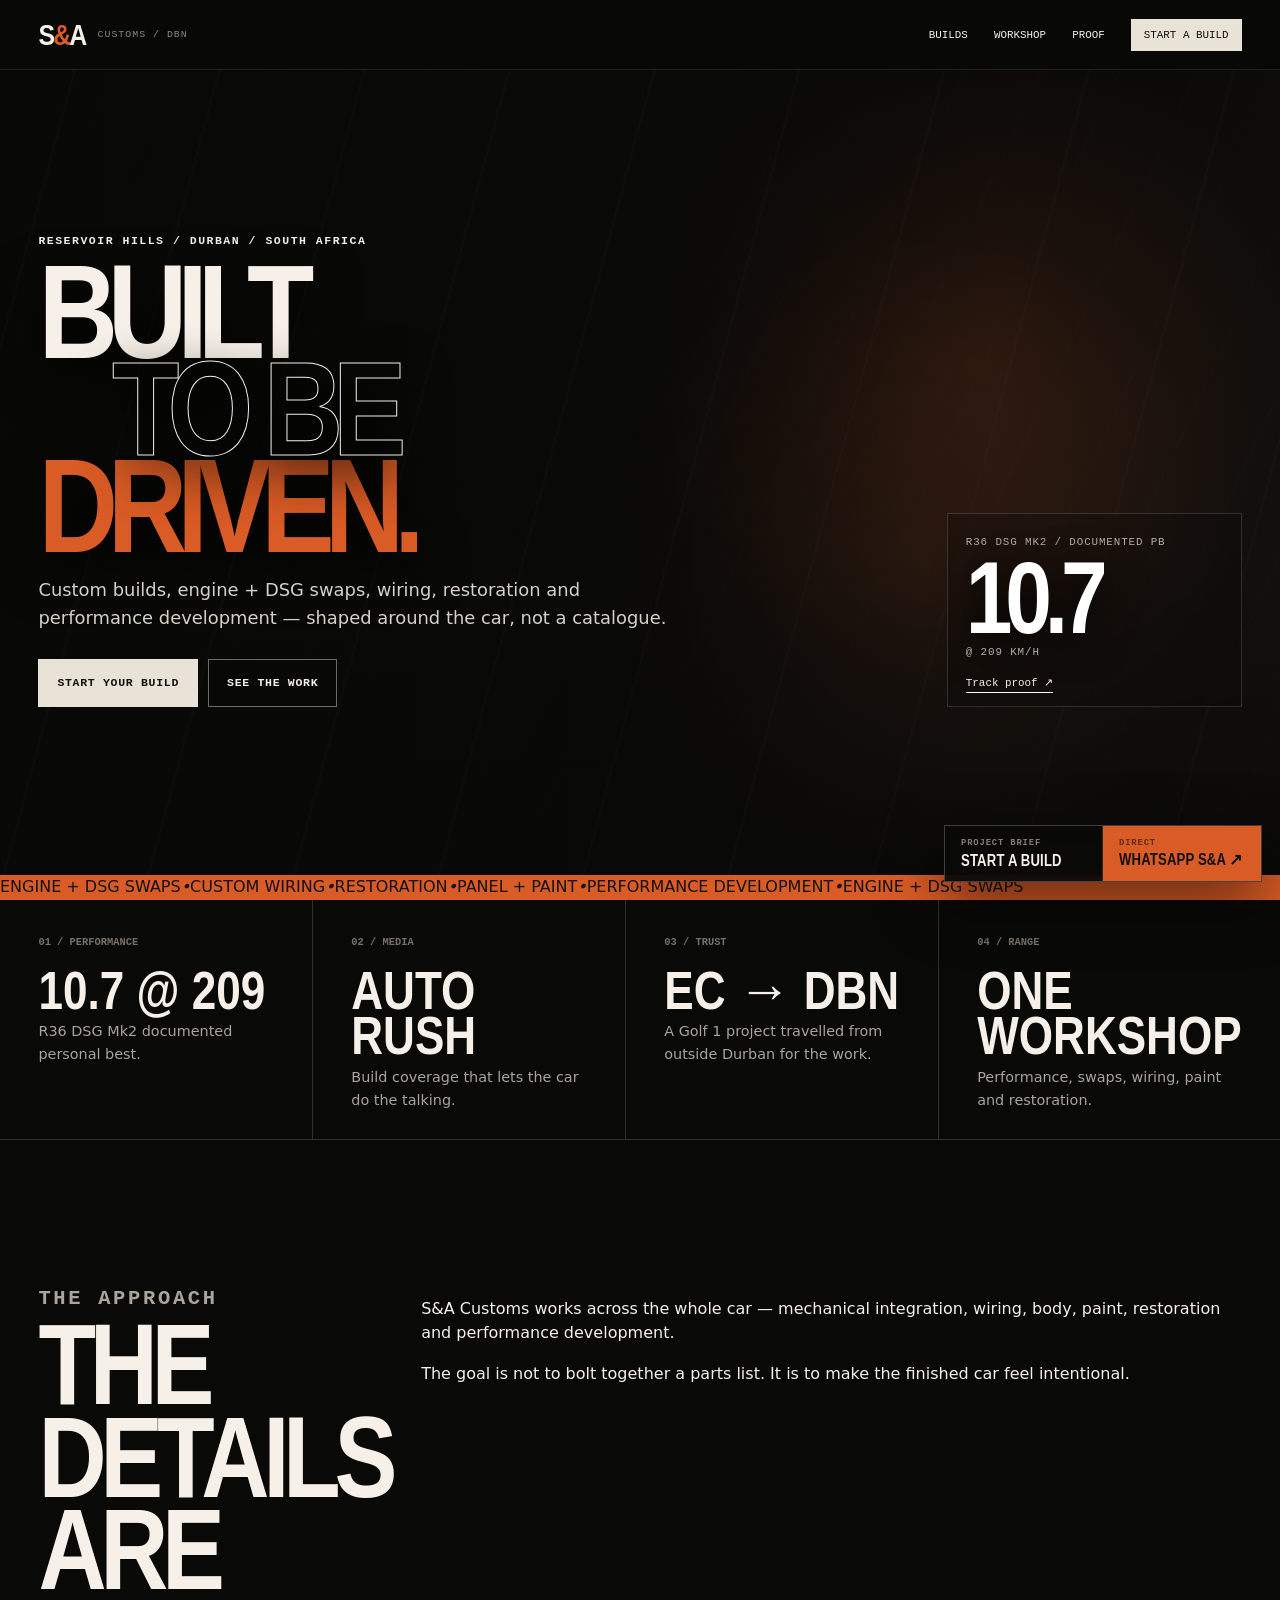
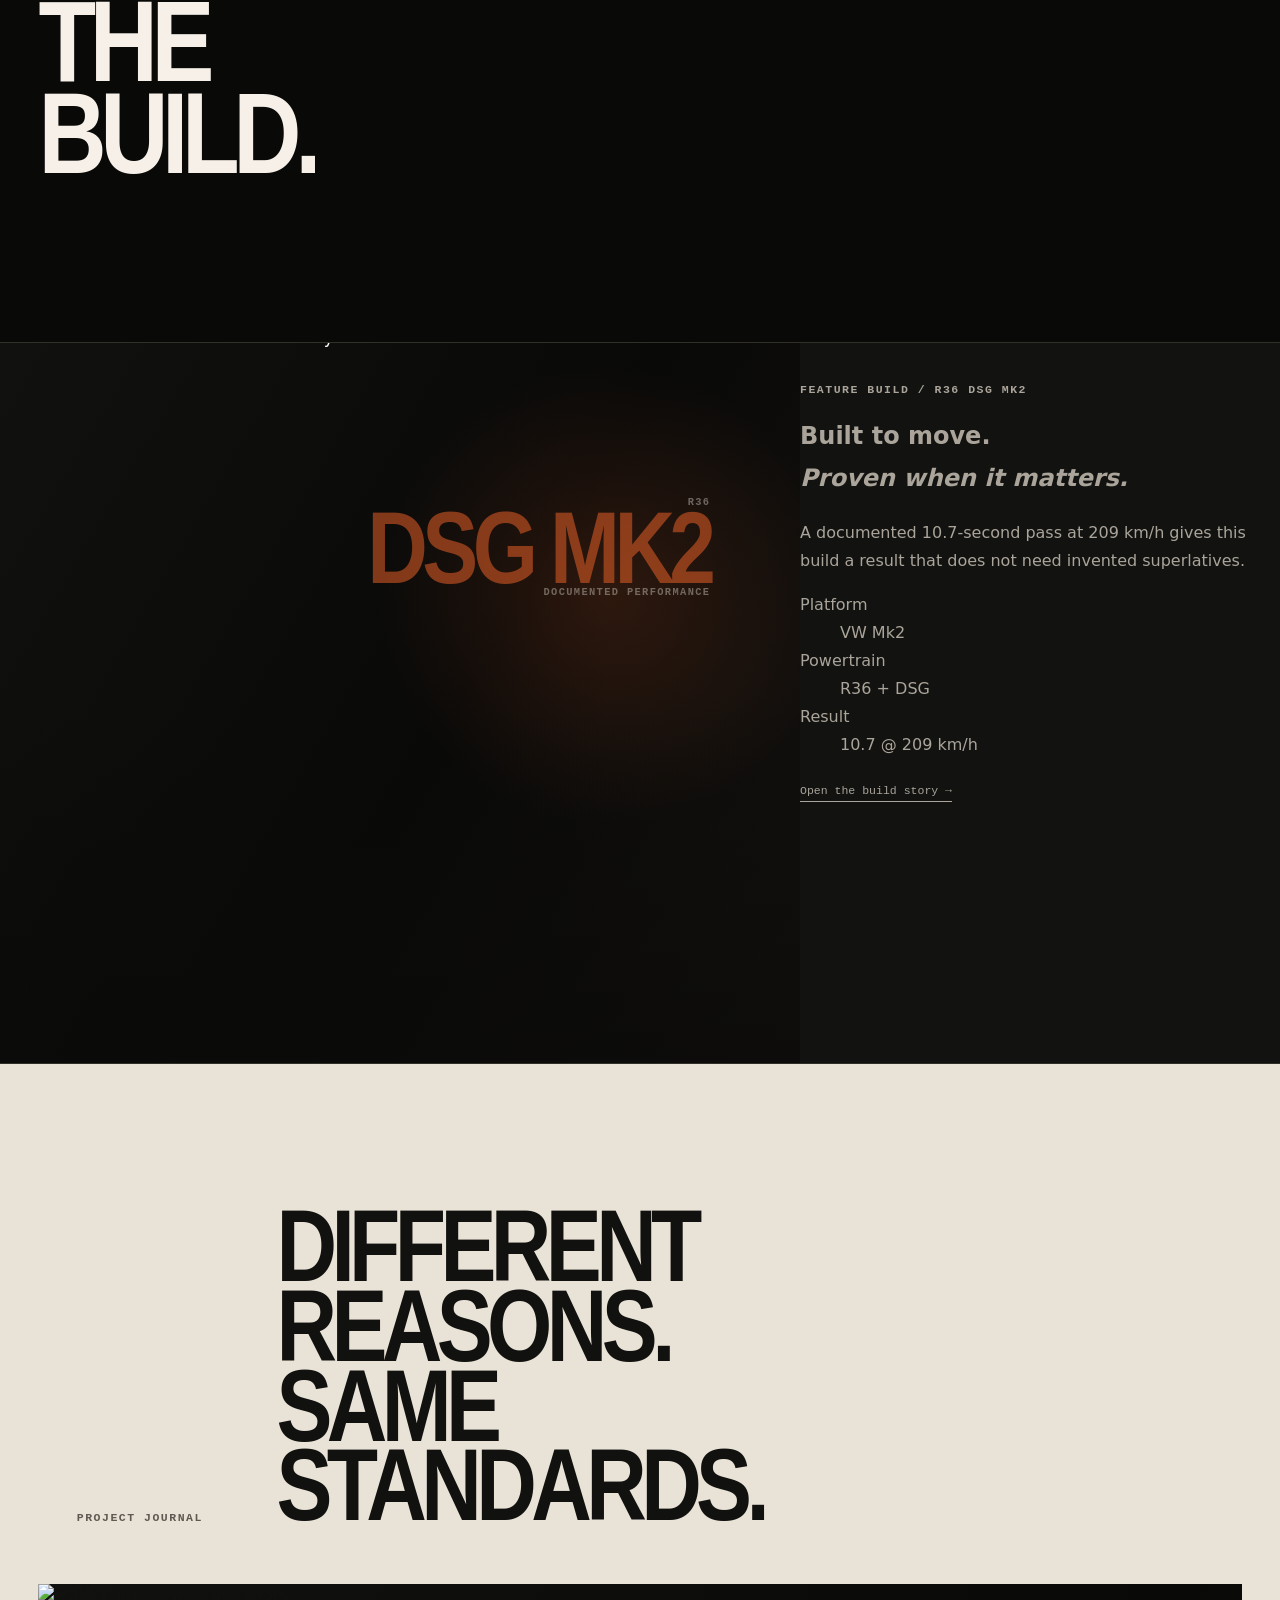
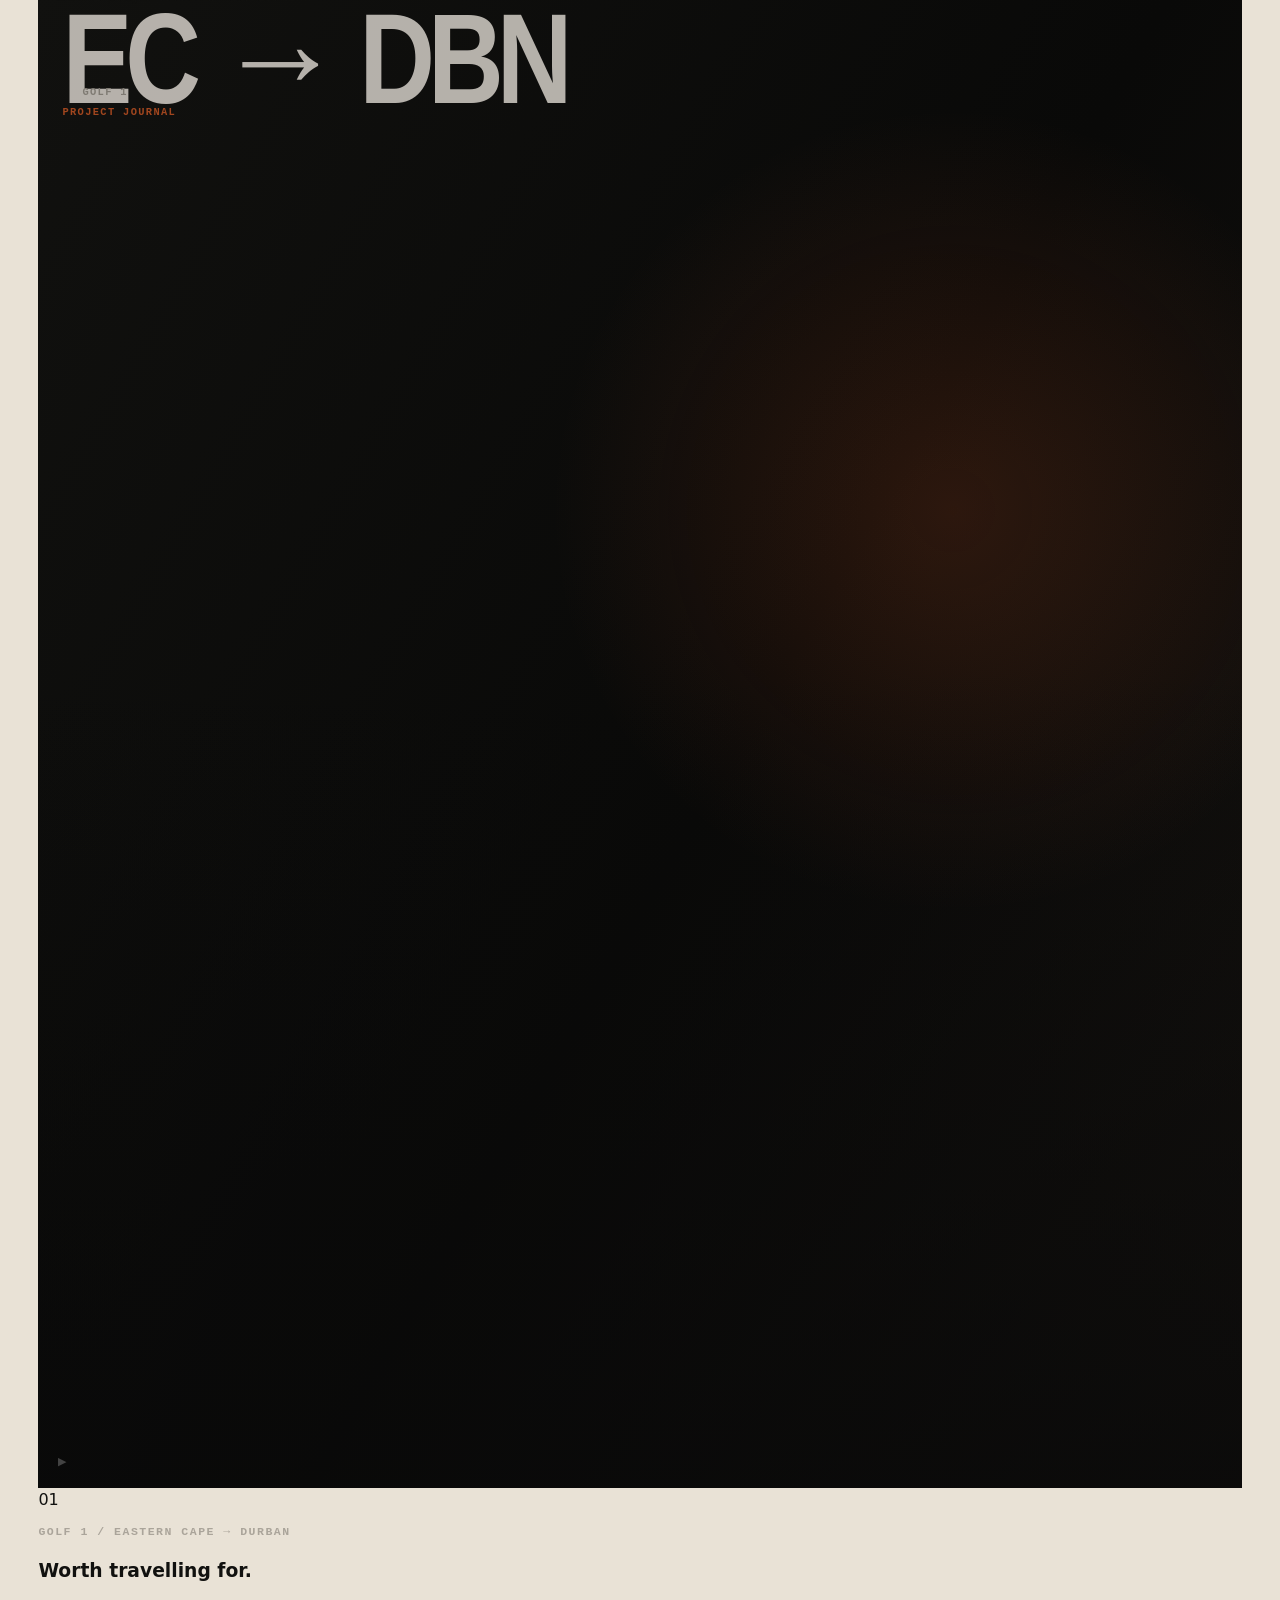
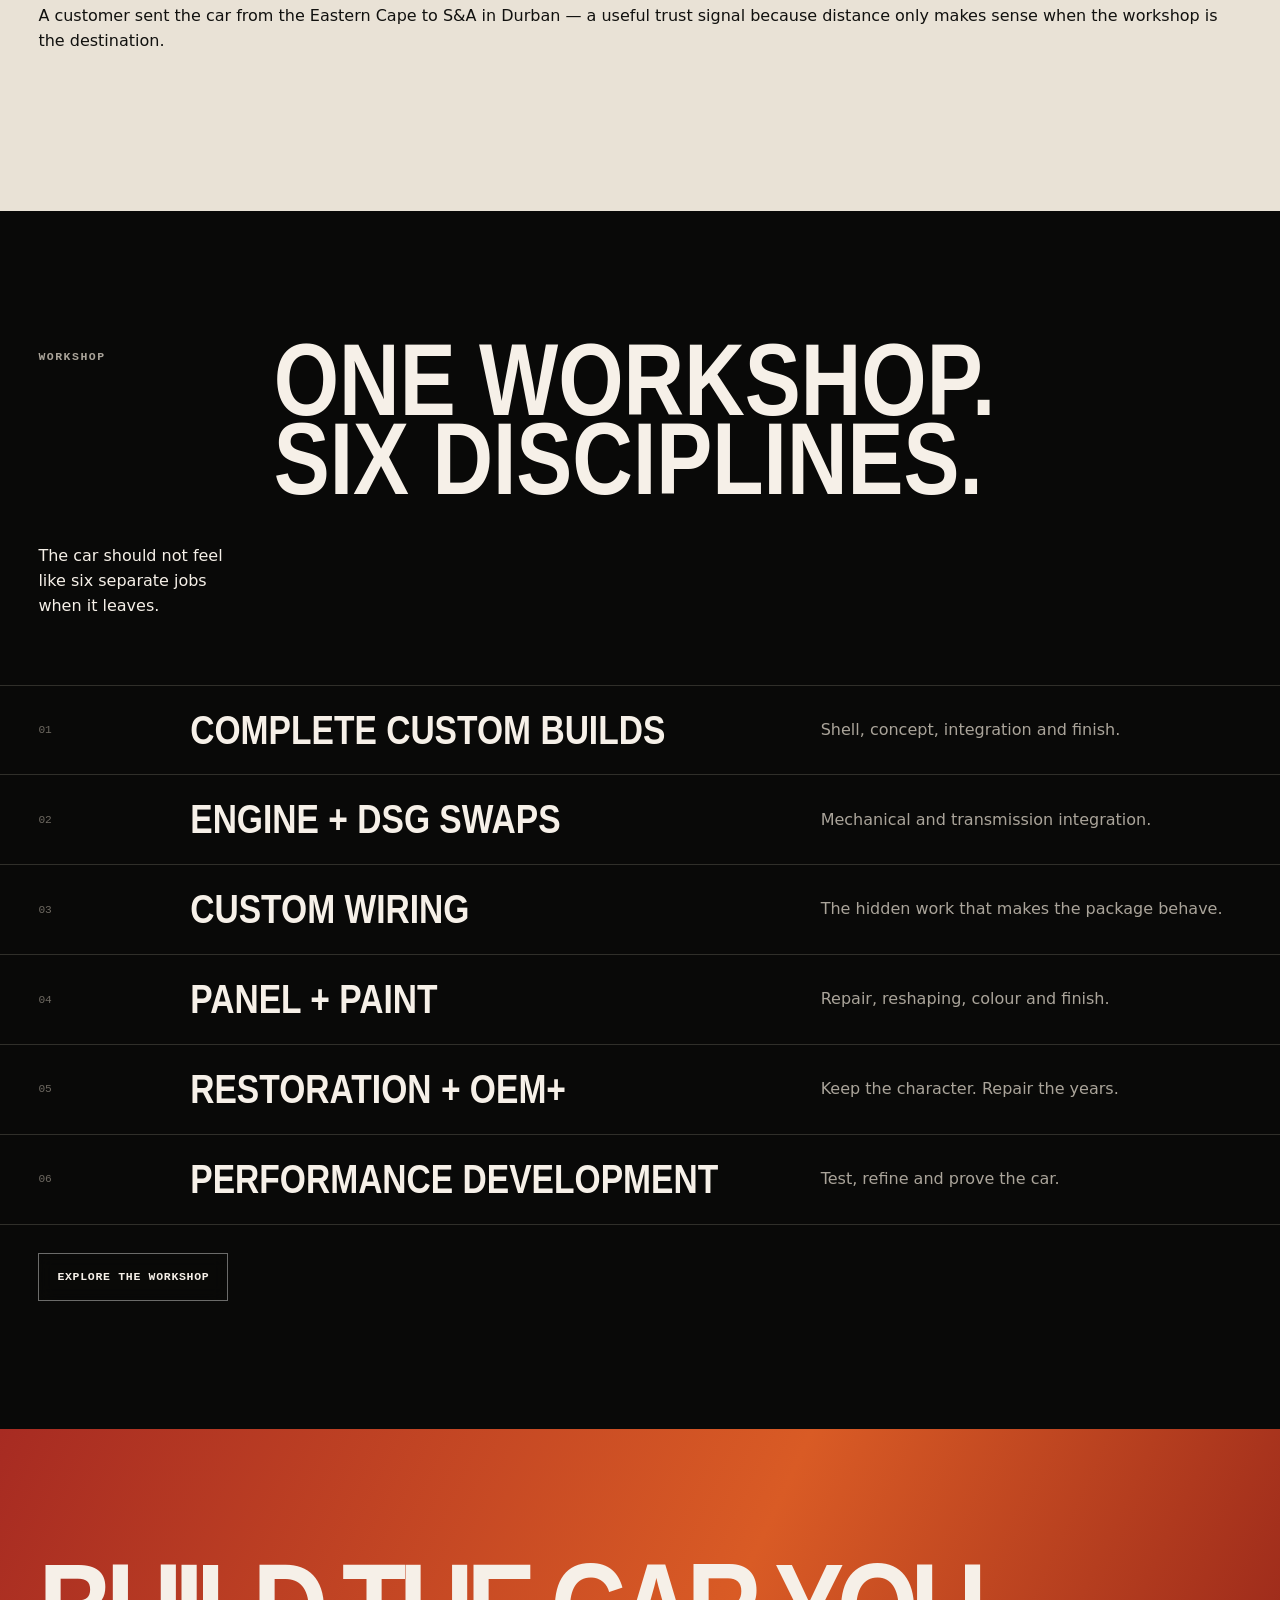
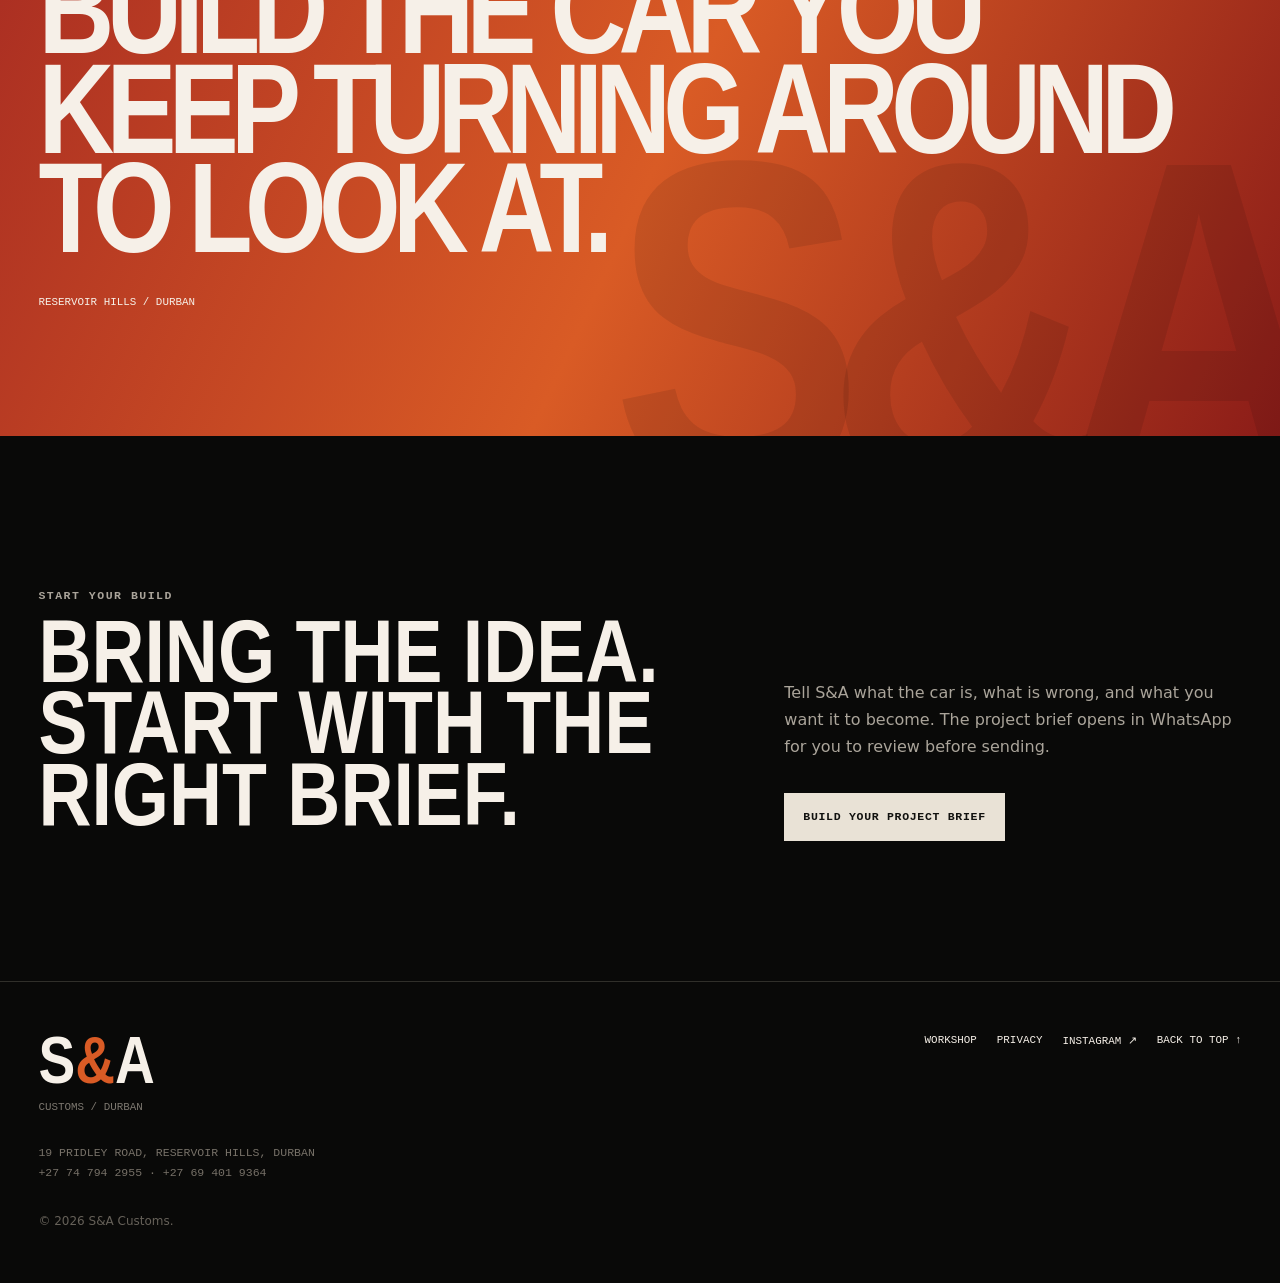
==== index.html @ 5ff41ac5 "Wire responsive burnout video hero" ====
<!doctype html>
<html lang="en-ZA">
<head>
  <meta charset="utf-8">
  <meta name="viewport" content="width=device-width, initial-scale=1, viewport-fit=cover">
  <meta name="theme-color" content="#090908">
  <meta name="color-scheme" content="dark">
  <title>S&A Customs | Custom Builds, Swaps & Restoration — Durban</title>
  <meta name="description" content="S&A Customs in Reservoir Hills, Durban — custom builds, engine and DSG swaps, custom wiring, restoration, panel and paint, and performance development.">
  <link rel="canonical" href="https://sashin1-netizen.github.io/sna-customs-website/">
  <meta property="og:type" content="website"><meta property="og:title" content="S&A Customs — Built in Durban"><meta property="og:description" content="Custom builds, swaps, wiring, restoration, panel and paint, and performance development from Reservoir Hills, Durban."><meta property="og:url" content="https://sashin1-netizen.github.io/sna-customs-website/"><meta property="og:image" content="https://img.youtube.com/vi/C-q4s1PIGtU/hqdefault.jpg"><meta name="twitter:card" content="summary_large_image">
  <meta http-equiv="Content-Security-Policy" content="default-src 'self'; img-src 'self' https://img.youtube.com data:; media-src 'self' data:; style-src 'self'; script-src 'self'; frame-src https://www.youtube-nocookie.com; connect-src 'self'; font-src 'self'; object-src 'none'; base-uri 'self'; form-action 'self' https://wa.me; upgrade-insecure-requests">
  <link rel="icon" href="assets/favicon.svg" type="image/svg+xml"><link rel="preconnect" href="https://img.youtube.com"><link rel="stylesheet" href="assets/site.css?v=burnout-video-1">
</head>
<body>
<a class="skip-link" href="#main">Skip to content</a>
<header class="site-header" data-header><a class="brand" href="#top" aria-label="S&A Customs home"><span class="brand-mark">S<span>&</span>A</span><span class="brand-sub">CUSTOMS / DBN</span></a><nav class="desktop-nav" aria-label="Primary"><a href="#builds">Builds</a><a href="workshop.html">Workshop</a><a href="#proof">Proof</a><a class="nav-cta" href="start-a-build.html">Start a build</a></nav><button class="menu-button" type="button" aria-expanded="false" aria-controls="mobile-nav" data-menu-button><span>Menu</span><i aria-hidden="true"></i></button><nav class="mobile-nav" id="mobile-nav" aria-label="Mobile primary" data-mobile-nav hidden><a href="#builds">Builds</a><a href="workshop.html">Workshop</a><a href="#proof">Proof</a><a href="start-a-build.html">Start a build</a></nav></header>
<main id="main">
<section class="hero" id="top" aria-labelledby="hero-title"><div class="hero-media" aria-hidden="true"><video class="hero-burnout-video" autoplay muted loop playsinline preload="auto" poster="https://img.youtube.com/vi/C-q4s1PIGtU/hqdefault.jpg"><source media="(max-width: 820px)" src="assets/hero-mobile.mp4" type="video/mp4"><source src="assets/hero-desktop.mp4" type="video/mp4"></video><img src="https://img.youtube.com/vi/C-q4s1PIGtU/hqdefault.jpg" alt="" width="1280" height="720" fetchpriority="high" decoding="async"></div><div class="hero-overlay" aria-hidden="true"></div><div class="hero-grid"><div class="hero-copy"><p class="eyebrow">RESERVOIR HILLS / DURBAN / SOUTH AFRICA</p><h1 id="hero-title"><span>Built</span><em>to be</em><strong>driven.</strong></h1><p class="hero-intro">Custom builds, engine + DSG swaps, wiring, restoration and performance development — shaped around the car, not a catalogue.</p><div class="hero-actions"><a class="button button-primary" href="start-a-build.html">Start your build</a><a class="button button-ghost" href="#builds">See the work</a></div></div><aside class="hero-proof" aria-label="Documented R36 performance result"><span class="hero-proof-label">R36 DSG MK2 / DOCUMENTED PB</span><strong>10.7</strong><span class="hero-proof-speed">@ 209 KM/H</span><a href="https://www.instagram.com/reel/DWMsagJCOXC/" target="_blank" rel="noopener noreferrer">Track proof ↗</a></aside></div><div class="hero-ticker" aria-label="Workshop disciplines"><div><span>ENGINE + DSG SWAPS</span><i>•</i><span>CUSTOM WIRING</span><i>•</i><span>RESTORATION</span><i>•</i><span>PANEL + PAINT</span><i>•</i><span>PERFORMANCE DEVELOPMENT</span><i>•</i><span>ENGINE + DSG SWAPS</span></div></div></section>
<section class="proof-rail" id="proof" aria-label="Proof points"><article><span>01 / PERFORMANCE</span><strong>10.7 @ 209</strong><p>R36 DSG Mk2 documented personal best.</p></article><article><span>02 / MEDIA</span><strong>AUTO RUSH</strong><p>Build coverage that lets the car do the talking.</p></article><article><span>03 / TRUST</span><strong>EC → DBN</strong><p>A Golf 1 project travelled from outside Durban for the work.</p></article><article><span>04 / RANGE</span><strong>ONE WORKSHOP</strong><p>Performance, swaps, wiring, paint and restoration.</p></article></section>
<section class="manifesto section-shell"><div class="manifesto-copy"><p class="section-kicker">THE APPROACH</p><h2>The details<br>are the build.</h2></div><div class="manifesto-body"><p>S&A Customs works across the whole car — mechanical integration, wiring, body, paint, restoration and performance development.</p><p>The goal is not to bolt together a parts list. It is to make the finished car feel intentional.</p></div></section>
<section class="feature-build" id="builds" aria-labelledby="r36-title"><div class="feature-visual" data-media-frame="r36-feature"><div class="media-fallback media-fallback-r36"><span>R36</span><b>DSG MK2</b><em>DOCUMENTED PERFORMANCE</em></div><img src="https://img.youtube.com/vi/C-q4s1PIGtU/maxresdefault.jpg" data-media-image data-fallback-src="https://img.youtube.com/vi/C-q4s1PIGtU/hqdefault.jpg" alt="S&A Customs R36 DSG Mk2 featured by Auto Rush" loading="lazy" decoding="async"><button class="video-trigger" type="button" data-video-id="C-q4s1PIGtU" aria-label="Play Auto Rush feature"><span>▶</span> Play feature</button></div><div class="feature-copy"><p class="section-kicker">FEATURE BUILD / R36 DSG MK2</p><h2 id="r36-title">Built to move.<br><em>Proven when it matters.</em></h2><p>A documented 10.7-second pass at 209 km/h gives this build a result that does not need invented superlatives.</p><dl><div><dt>Platform</dt><dd>VW Mk2</dd></div><div><dt>Powertrain</dt><dd>R36 + DSG</dd></div><div><dt>Result</dt><dd>10.7 @ 209 km/h</dd></div></dl><a class="text-link" href="builds/r36-dsg-mk2.html">Open the build story →</a></div></section>
<section class="project-journal section-shell"><div class="journal-head"><p class="section-kicker">PROJECT JOURNAL</p><h2>Different reasons.<br>Same standards.</h2></div><article class="project-card project-card-wide"><div class="project-poster" data-media-frame="golf1"><div class="media-fallback media-fallback-golf"><span>GOLF 1</span><b>EC → DBN</b><em>PROJECT JOURNAL</em></div><img src="https://img.youtube.com/vi/VcQQTlrHLhE/maxresdefault.jpg" data-media-image data-fallback-src="https://img.youtube.com/vi/VcQQTlrHLhE/hqdefault.jpg" alt="Golf 1 project at S&A Customs" loading="lazy" decoding="async"><button class="video-trigger" type="button" data-video-id="VcQQTlrHLhE"><span>▶</span> Watch project</button></div><div class="project-copy"><span class="project-index">01</span><p class="section-kicker">GOLF 1 / EASTERN CAPE → DURBAN</p><h3>Worth travelling for.</h3><p>A customer sent the car from the Eastern Cape to S&A in Durban — a useful trust signal because distance only makes sense when the workshop is the destination.</p></div></article></section>
<section class="workshop-preview" aria-labelledby="workshop-title"><div class="section-shell workshop-preview-head"><p class="section-kicker">WORKSHOP</p><h2 id="workshop-title">One workshop.<br>Six disciplines.</h2><p>The car should not feel like six separate jobs when it leaves.</p></div><div class="workshop-list"><article><span>01</span><h3>Complete custom builds</h3><p>Shell, concept, integration and finish.</p></article><article><span>02</span><h3>Engine + DSG swaps</h3><p>Mechanical and transmission integration.</p></article><article><span>03</span><h3>Custom wiring</h3><p>The hidden work that makes the package behave.</p></article><article><span>04</span><h3>Panel + paint</h3><p>Repair, reshaping, colour and finish.</p></article><article><span>05</span><h3>Restoration + OEM+</h3><p>Keep the character. Repair the years.</p></article><article><span>06</span><h3>Performance development</h3><p>Test, refine and prove the car.</p></article></div><div class="section-shell workshop-preview-cta"><a class="button button-ghost" href="workshop.html">Explore the workshop</a></div></section>
<section class="culture-band" aria-label="S&A Customs philosophy"><p>Build the car you keep turning around to look at.</p><span>RESERVOIR HILLS / DURBAN</span></section>
<section class="start-preview section-shell" aria-labelledby="start-title"><div><p class="section-kicker">START YOUR BUILD</p><h2 id="start-title">Bring the idea.<br>Start with the right brief.</h2></div><div class="start-preview-side"><p>Tell S&A what the car is, what is wrong, and what you want it to become. The project brief opens in WhatsApp for you to review before sending.</p><a class="button button-primary" href="start-a-build.html">Build your project brief</a></div></section>
</main>
<footer class="site-footer"><div class="footer-brand"><strong>S<span>&</span>A</strong><p>Customs / Durban</p></div><nav aria-label="Footer"><a href="workshop.html">Workshop</a><a href="privacy.html">Privacy</a><a href="https://www.instagram.com/snacustoms_za/" target="_blank" rel="noopener noreferrer">Instagram ↗</a><a href="#top">Back to top ↑</a></nav><address>19 Pridley Road, Reservoir Hills, Durban<br><a href="tel:+27747942955">+27 74 794 2955</a> · <a href="tel:+27694019364">+27 69 401 9364</a></address><p class="footer-meta">© <span data-year></span> S&A Customs.</p></footer>
<nav class="conversion-dock" aria-label="Quick contact"><a href="start-a-build.html"><span>Project brief</span><strong>Start a build</strong></a><a href="https://wa.me/27747942955?text=Hi%20S%26A%20Customs%2C%20I%20want%20to%20discuss%20a%20build." target="_blank" rel="noopener noreferrer"><span>Direct</span><strong>WhatsApp S&A ↗</strong></a></nav>
<dialog class="video-dialog" data-video-dialog aria-labelledby="video-title"><div class="video-dialog-bar"><strong id="video-title">S&A Customs / Auto Rush</strong><button type="button" data-video-close aria-label="Close video">Close</button></div><div class="video-slot" data-video-slot></div></dialog>
<script src="assets/site.js?v=burnout-video-1" defer></script>
<script>document.addEventListener('DOMContentLoaded',()=>{const v=document.querySelector('.hero-burnout-video');if(v){v.muted=true;v.play().catch(()=>{});document.addEventListener('visibilitychange',()=>{if(!document.hidden)v.play().catch(()=>{})});}});</script>
</body></html>
---- assets/site.css ----
@import url("site-base.css");
@import url("polish.css");
@import url("video-hero.css");
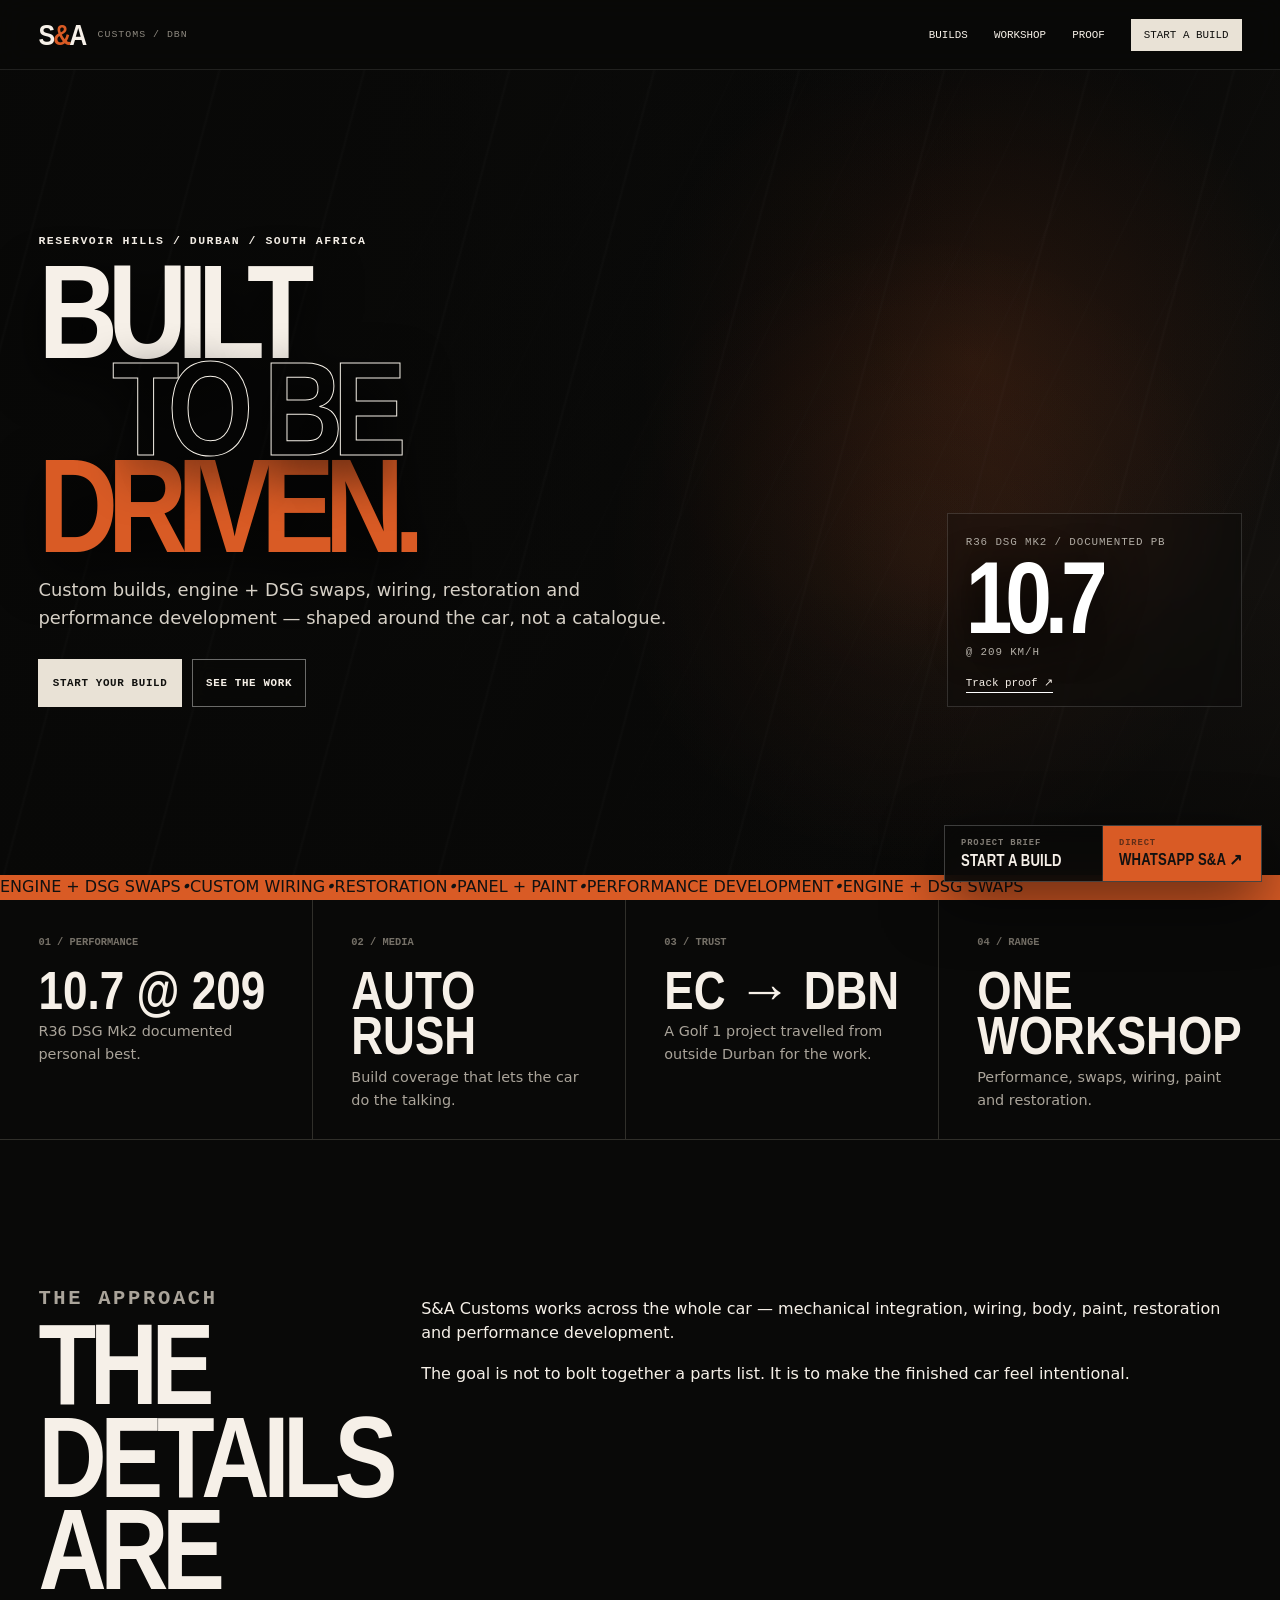
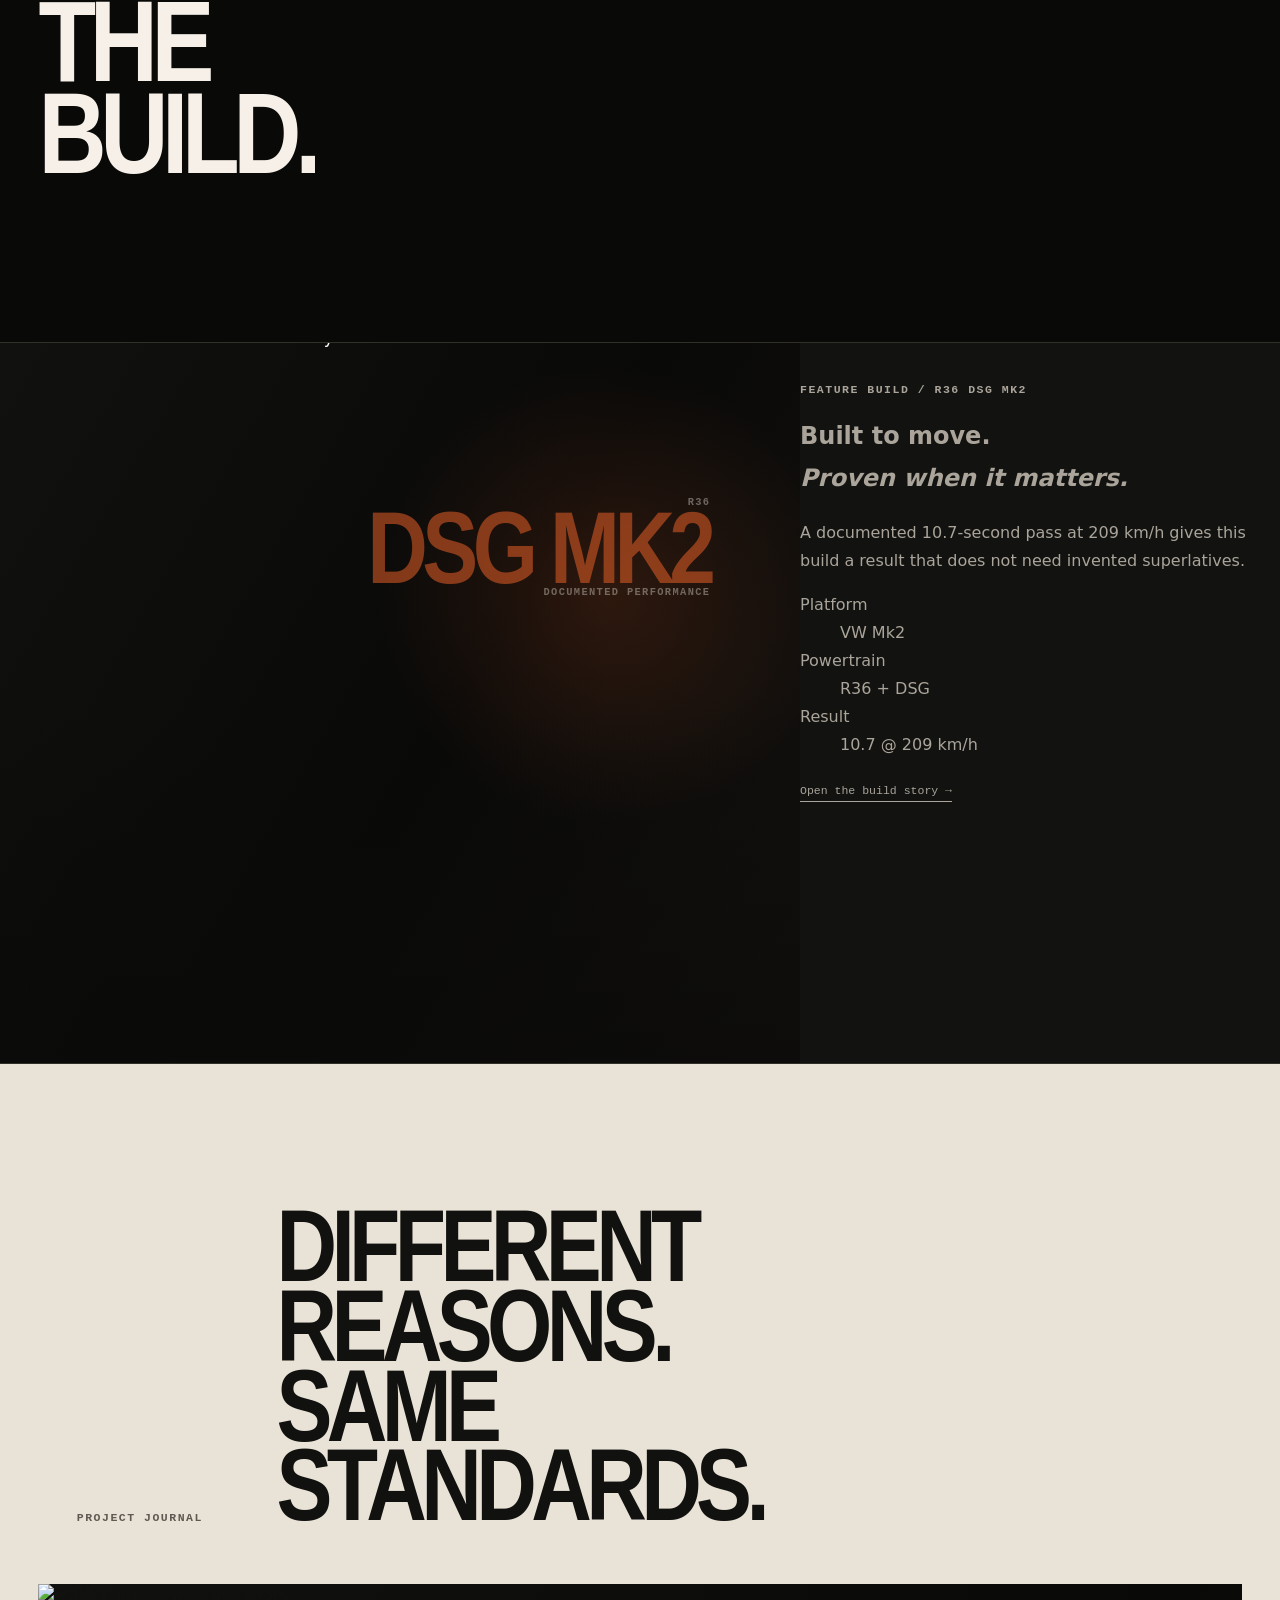
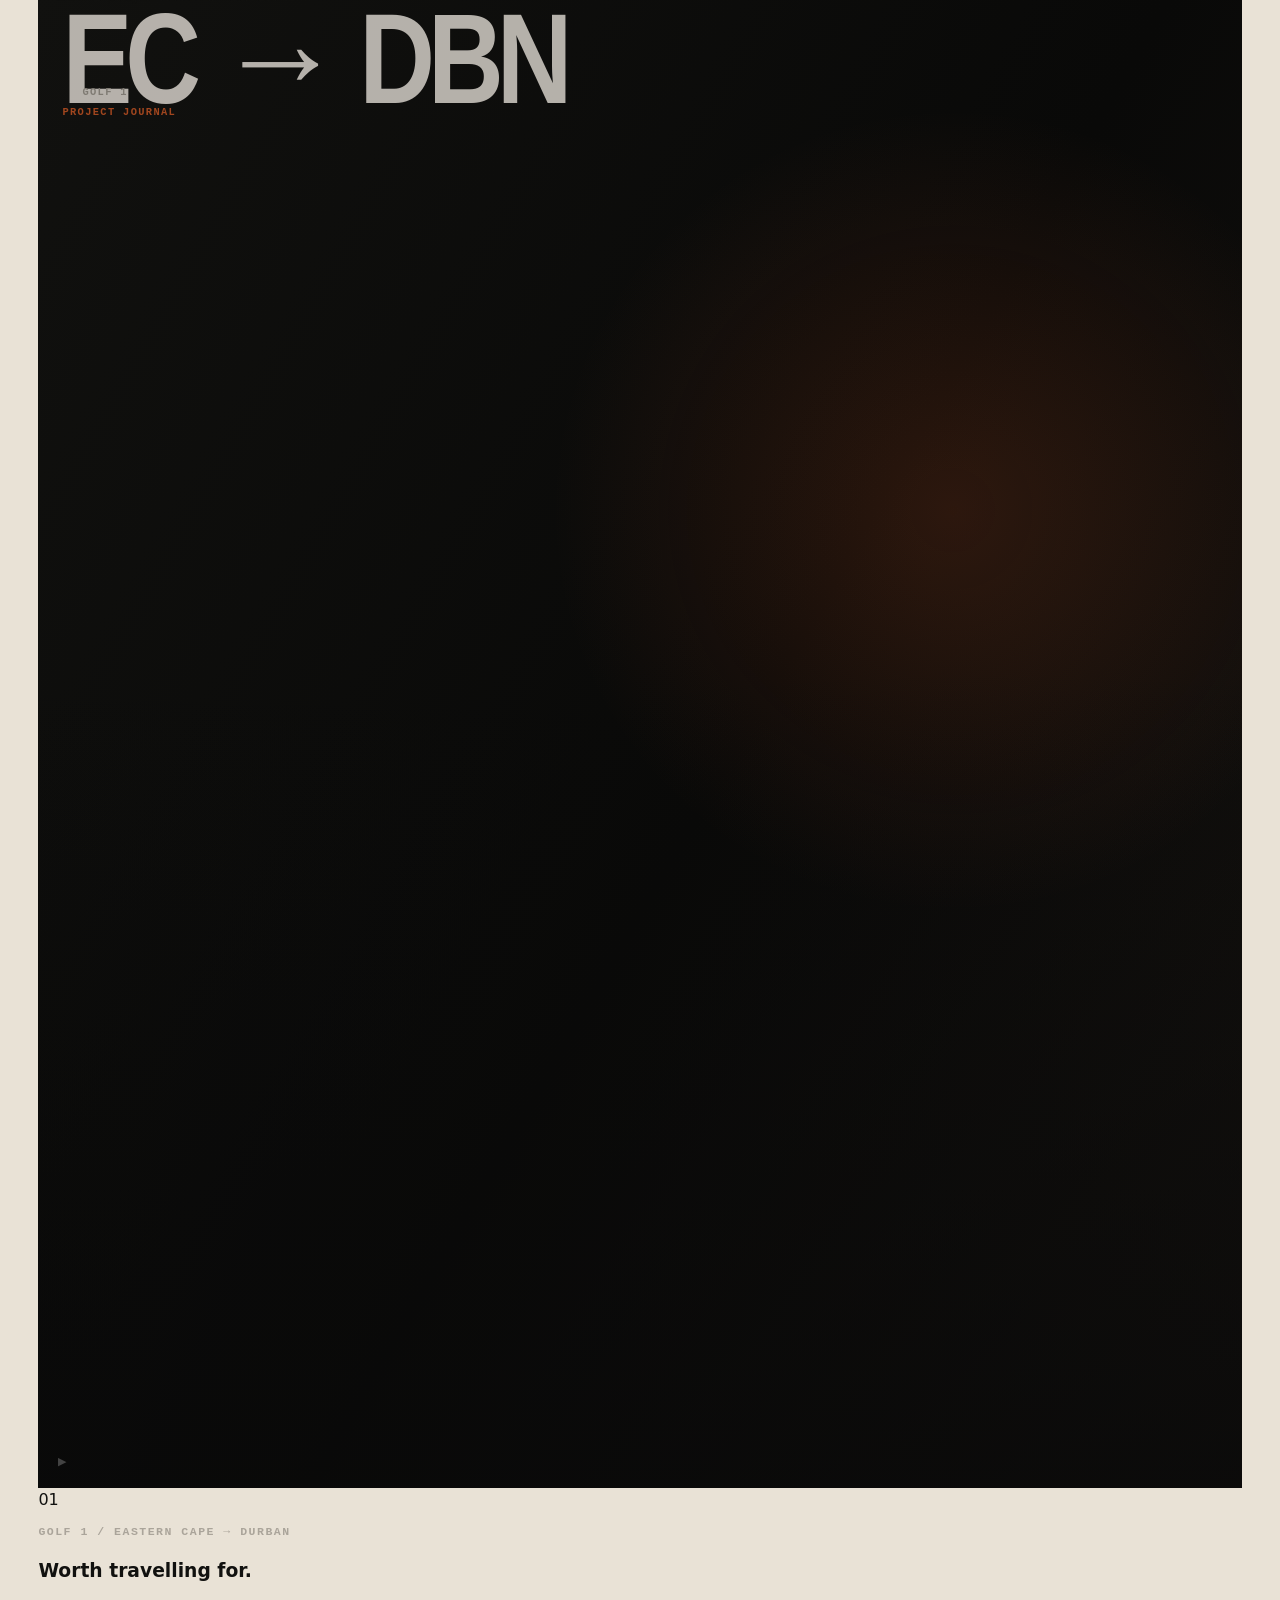
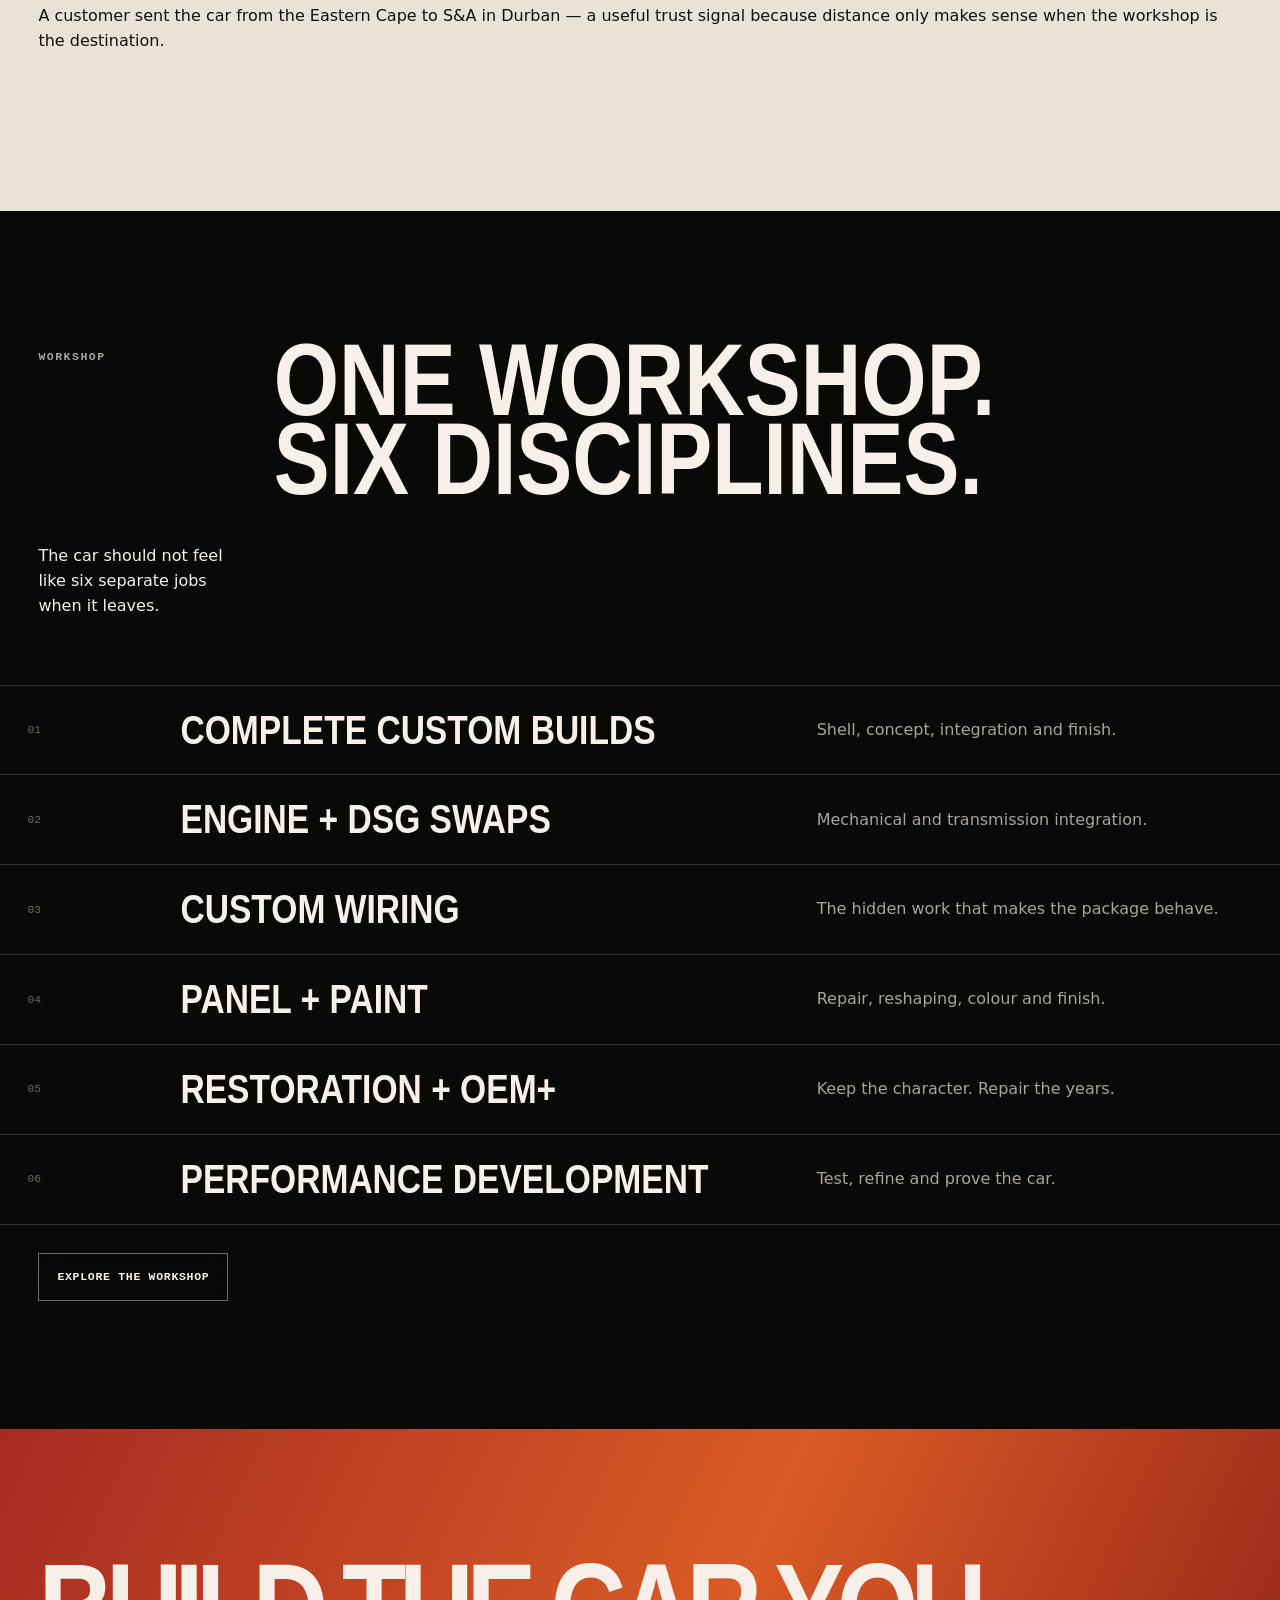
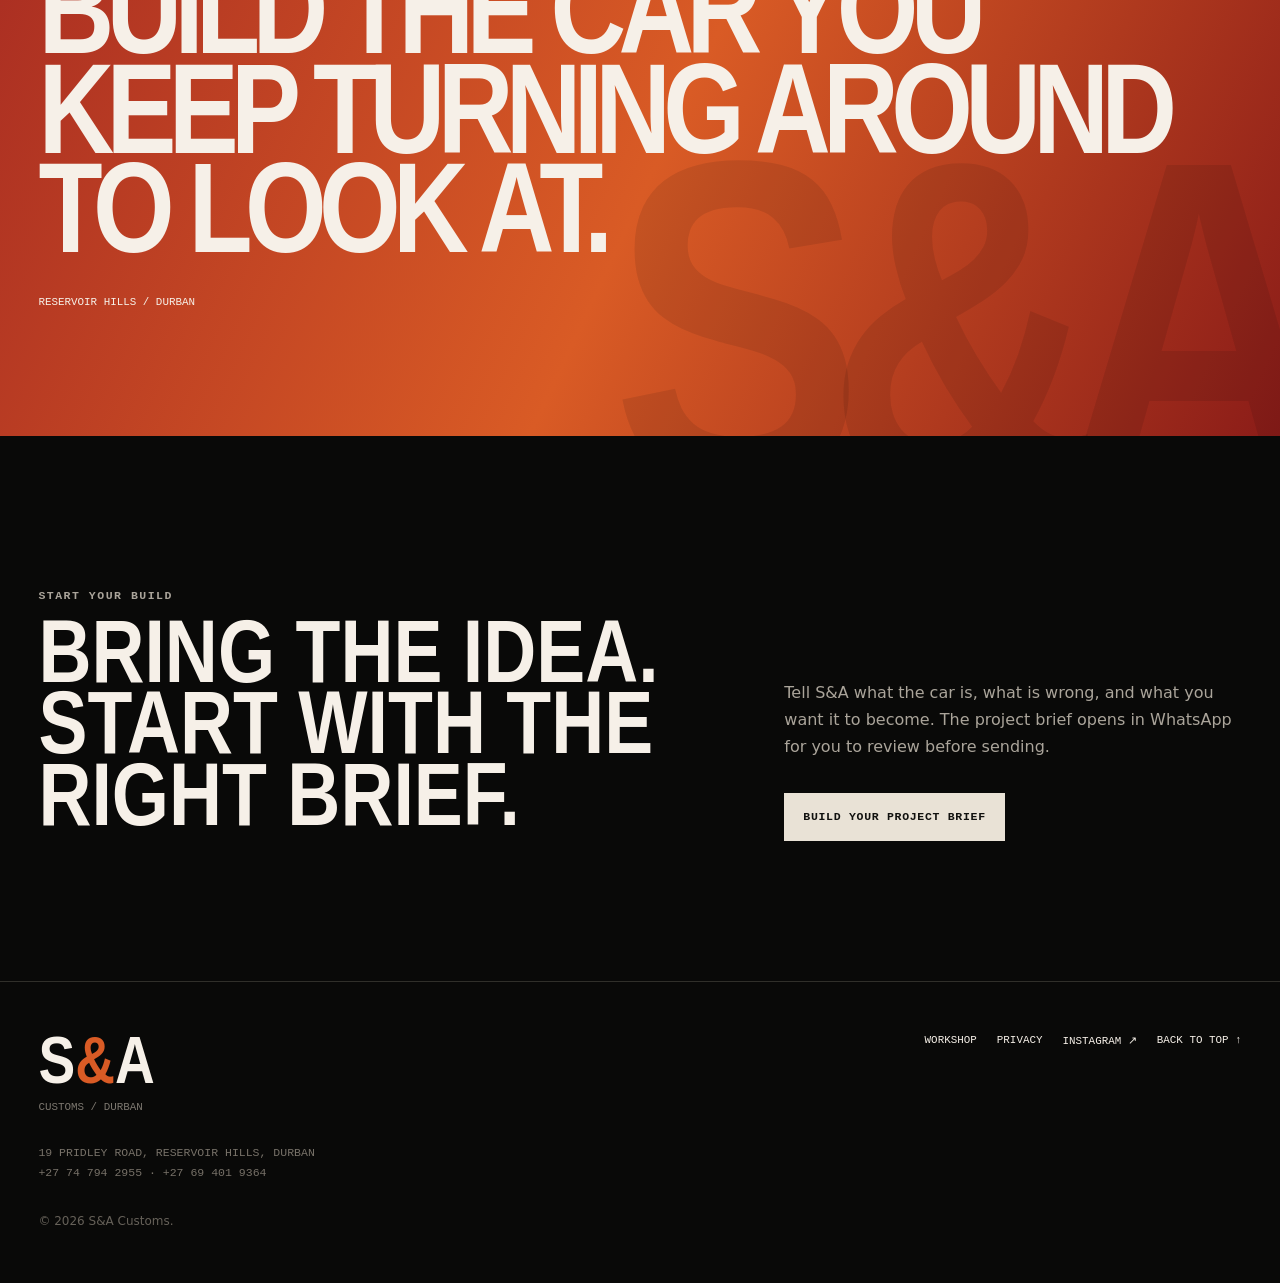
==== commit d22f17b6: "Point hero to uploaded burnout video assets" ====
--- a/index.html
+++ b/index.html
@@ -9,14 +9,14 @@
   <meta name="description" content="S&A Customs in Reservoir Hills, Durban — custom builds, engine and DSG swaps, custom wiring, restoration, panel and paint, and performance development.">
   <link rel="canonical" href="https://sashin1-netizen.github.io/sna-customs-website/">
   <meta property="og:type" content="website"><meta property="og:title" content="S&A Customs — Built in Durban"><meta property="og:description" content="Custom builds, swaps, wiring, restoration, panel and paint, and performance development from Reservoir Hills, Durban."><meta property="og:url" content="https://sashin1-netizen.github.io/sna-customs-website/"><meta property="og:image" content="https://img.youtube.com/vi/C-q4s1PIGtU/hqdefault.jpg"><meta name="twitter:card" content="summary_large_image">
-  <meta http-equiv="Content-Security-Policy" content="default-src 'self'; img-src 'self' https://img.youtube.com data:; media-src 'self' data:; style-src 'self'; script-src 'self'; frame-src https://www.youtube-nocookie.com; connect-src 'self'; font-src 'self'; object-src 'none'; base-uri 'self'; form-action 'self' https://wa.me; upgrade-insecure-requests">
-  <link rel="icon" href="assets/favicon.svg" type="image/svg+xml"><link rel="preconnect" href="https://img.youtube.com"><link rel="stylesheet" href="assets/site.css?v=burnout-video-1">
+  <meta http-equiv="Content-Security-Policy" content="default-src 'self'; img-src 'self' https://img.youtube.com data:; media-src 'self' data:; style-src 'self'; script-src 'self' 'unsafe-inline'; frame-src https://www.youtube-nocookie.com; connect-src 'self'; font-src 'self'; object-src 'none'; base-uri 'self'; form-action 'self' https://wa.me; upgrade-insecure-requests">
+  <link rel="icon" href="assets/favicon.svg" type="image/svg+xml"><link rel="preconnect" href="https://img.youtube.com"><link rel="stylesheet" href="assets/site.css?v=burnout-video-2">
 </head>
 <body>
 <a class="skip-link" href="#main">Skip to content</a>
 <header class="site-header" data-header><a class="brand" href="#top" aria-label="S&A Customs home"><span class="brand-mark">S<span>&</span>A</span><span class="brand-sub">CUSTOMS / DBN</span></a><nav class="desktop-nav" aria-label="Primary"><a href="#builds">Builds</a><a href="workshop.html">Workshop</a><a href="#proof">Proof</a><a class="nav-cta" href="start-a-build.html">Start a build</a></nav><button class="menu-button" type="button" aria-expanded="false" aria-controls="mobile-nav" data-menu-button><span>Menu</span><i aria-hidden="true"></i></button><nav class="mobile-nav" id="mobile-nav" aria-label="Mobile primary" data-mobile-nav hidden><a href="#builds">Builds</a><a href="workshop.html">Workshop</a><a href="#proof">Proof</a><a href="start-a-build.html">Start a build</a></nav></header>
 <main id="main">
-<section class="hero" id="top" aria-labelledby="hero-title"><div class="hero-media" aria-hidden="true"><video class="hero-burnout-video" autoplay muted loop playsinline preload="auto" poster="https://img.youtube.com/vi/C-q4s1PIGtU/hqdefault.jpg"><source media="(max-width: 820px)" src="assets/hero-mobile.mp4" type="video/mp4"><source src="assets/hero-desktop.mp4" type="video/mp4"></video><img src="https://img.youtube.com/vi/C-q4s1PIGtU/hqdefault.jpg" alt="" width="1280" height="720" fetchpriority="high" decoding="async"></div><div class="hero-overlay" aria-hidden="true"></div><div class="hero-grid"><div class="hero-copy"><p class="eyebrow">RESERVOIR HILLS / DURBAN / SOUTH AFRICA</p><h1 id="hero-title"><span>Built</span><em>to be</em><strong>driven.</strong></h1><p class="hero-intro">Custom builds, engine + DSG swaps, wiring, restoration and performance development — shaped around the car, not a catalogue.</p><div class="hero-actions"><a class="button button-primary" href="start-a-build.html">Start your build</a><a class="button button-ghost" href="#builds">See the work</a></div></div><aside class="hero-proof" aria-label="Documented R36 performance result"><span class="hero-proof-label">R36 DSG MK2 / DOCUMENTED PB</span><strong>10.7</strong><span class="hero-proof-speed">@ 209 KM/H</span><a href="https://www.instagram.com/reel/DWMsagJCOXC/" target="_blank" rel="noopener noreferrer">Track proof ↗</a></aside></div><div class="hero-ticker" aria-label="Workshop disciplines"><div><span>ENGINE + DSG SWAPS</span><i>•</i><span>CUSTOM WIRING</span><i>•</i><span>RESTORATION</span><i>•</i><span>PANEL + PAINT</span><i>•</i><span>PERFORMANCE DEVELOPMENT</span><i>•</i><span>ENGINE + DSG SWAPS</span></div></div></section>
+<section class="hero" id="top" aria-labelledby="hero-title"><div class="hero-media" aria-hidden="true"><video class="hero-burnout-video" autoplay muted loop playsinline preload="auto" poster="https://img.youtube.com/vi/C-q4s1PIGtU/hqdefault.jpg"><source media="(max-width: 820px)" src="assets/hero-mobile-lite.mp4" type="video/mp4"><source src="assets/hero-desktop-lite.mp4" type="video/mp4"></video><img src="https://img.youtube.com/vi/C-q4s1PIGtU/hqdefault.jpg" alt="" width="1280" height="720" fetchpriority="high" decoding="async"></div><div class="hero-overlay" aria-hidden="true"></div><div class="hero-grid"><div class="hero-copy"><p class="eyebrow">RESERVOIR HILLS / DURBAN / SOUTH AFRICA</p><h1 id="hero-title"><span>Built</span><em>to be</em><strong>driven.</strong></h1><p class="hero-intro">Custom builds, engine + DSG swaps, wiring, restoration and performance development — shaped around the car, not a catalogue.</p><div class="hero-actions"><a class="button button-primary" href="start-a-build.html">Start your build</a><a class="button button-ghost" href="#builds">See the work</a></div></div><aside class="hero-proof" aria-label="Documented R36 performance result"><span class="hero-proof-label">R36 DSG MK2 / DOCUMENTED PB</span><strong>10.7</strong><span class="hero-proof-speed">@ 209 KM/H</span><a href="https://www.instagram.com/reel/DWMsagJCOXC/" target="_blank" rel="noopener noreferrer">Track proof ↗</a></aside></div><div class="hero-ticker" aria-label="Workshop disciplines"><div><span>ENGINE + DSG SWAPS</span><i>•</i><span>CUSTOM WIRING</span><i>•</i><span>RESTORATION</span><i>•</i><span>PANEL + PAINT</span><i>•</i><span>PERFORMANCE DEVELOPMENT</span><i>•</i><span>ENGINE + DSG SWAPS</span></div></div></section>
 <section class="proof-rail" id="proof" aria-label="Proof points"><article><span>01 / PERFORMANCE</span><strong>10.7 @ 209</strong><p>R36 DSG Mk2 documented personal best.</p></article><article><span>02 / MEDIA</span><strong>AUTO RUSH</strong><p>Build coverage that lets the car do the talking.</p></article><article><span>03 / TRUST</span><strong>EC → DBN</strong><p>A Golf 1 project travelled from outside Durban for the work.</p></article><article><span>04 / RANGE</span><strong>ONE WORKSHOP</strong><p>Performance, swaps, wiring, paint and restoration.</p></article></section>
 <section class="manifesto section-shell"><div class="manifesto-copy"><p class="section-kicker">THE APPROACH</p><h2>The details<br>are the build.</h2></div><div class="manifesto-body"><p>S&A Customs works across the whole car — mechanical integration, wiring, body, paint, restoration and performance development.</p><p>The goal is not to bolt together a parts list. It is to make the finished car feel intentional.</p></div></section>
 <section class="feature-build" id="builds" aria-labelledby="r36-title"><div class="feature-visual" data-media-frame="r36-feature"><div class="media-fallback media-fallback-r36"><span>R36</span><b>DSG MK2</b><em>DOCUMENTED PERFORMANCE</em></div><img src="https://img.youtube.com/vi/C-q4s1PIGtU/maxresdefault.jpg" data-media-image data-fallback-src="https://img.youtube.com/vi/C-q4s1PIGtU/hqdefault.jpg" alt="S&A Customs R36 DSG Mk2 featured by Auto Rush" loading="lazy" decoding="async"><button class="video-trigger" type="button" data-video-id="C-q4s1PIGtU" aria-label="Play Auto Rush feature"><span>▶</span> Play feature</button></div><div class="feature-copy"><p class="section-kicker">FEATURE BUILD / R36 DSG MK2</p><h2 id="r36-title">Built to move.<br><em>Proven when it matters.</em></h2><p>A documented 10.7-second pass at 209 km/h gives this build a result that does not need invented superlatives.</p><dl><div><dt>Platform</dt><dd>VW Mk2</dd></div><div><dt>Powertrain</dt><dd>R36 + DSG</dd></div><div><dt>Result</dt><dd>10.7 @ 209 km/h</dd></div></dl><a class="text-link" href="builds/r36-dsg-mk2.html">Open the build story →</a></div></section>
@@ -28,6 +28,6 @@
 <footer class="site-footer"><div class="footer-brand"><strong>S<span>&</span>A</strong><p>Customs / Durban</p></div><nav aria-label="Footer"><a href="workshop.html">Workshop</a><a href="privacy.html">Privacy</a><a href="https://www.instagram.com/snacustoms_za/" target="_blank" rel="noopener noreferrer">Instagram ↗</a><a href="#top">Back to top ↑</a></nav><address>19 Pridley Road, Reservoir Hills, Durban<br><a href="tel:+27747942955">+27 74 794 2955</a> · <a href="tel:+27694019364">+27 69 401 9364</a></address><p class="footer-meta">© <span data-year></span> S&A Customs.</p></footer>
 <nav class="conversion-dock" aria-label="Quick contact"><a href="start-a-build.html"><span>Project brief</span><strong>Start a build</strong></a><a href="https://wa.me/27747942955?text=Hi%20S%26A%20Customs%2C%20I%20want%20to%20discuss%20a%20build." target="_blank" rel="noopener noreferrer"><span>Direct</span><strong>WhatsApp S&A ↗</strong></a></nav>
 <dialog class="video-dialog" data-video-dialog aria-labelledby="video-title"><div class="video-dialog-bar"><strong id="video-title">S&A Customs / Auto Rush</strong><button type="button" data-video-close aria-label="Close video">Close</button></div><div class="video-slot" data-video-slot></div></dialog>
-<script src="assets/site.js?v=burnout-video-1" defer></script>
+<script src="assets/site.js?v=burnout-video-2" defer></script>
 <script>document.addEventListener('DOMContentLoaded',()=>{const v=document.querySelector('.hero-burnout-video');if(v){v.muted=true;v.play().catch(()=>{});document.addEventListener('visibilitychange',()=>{if(!document.hidden)v.play().catch(()=>{})});}});</script>
 </body></html>
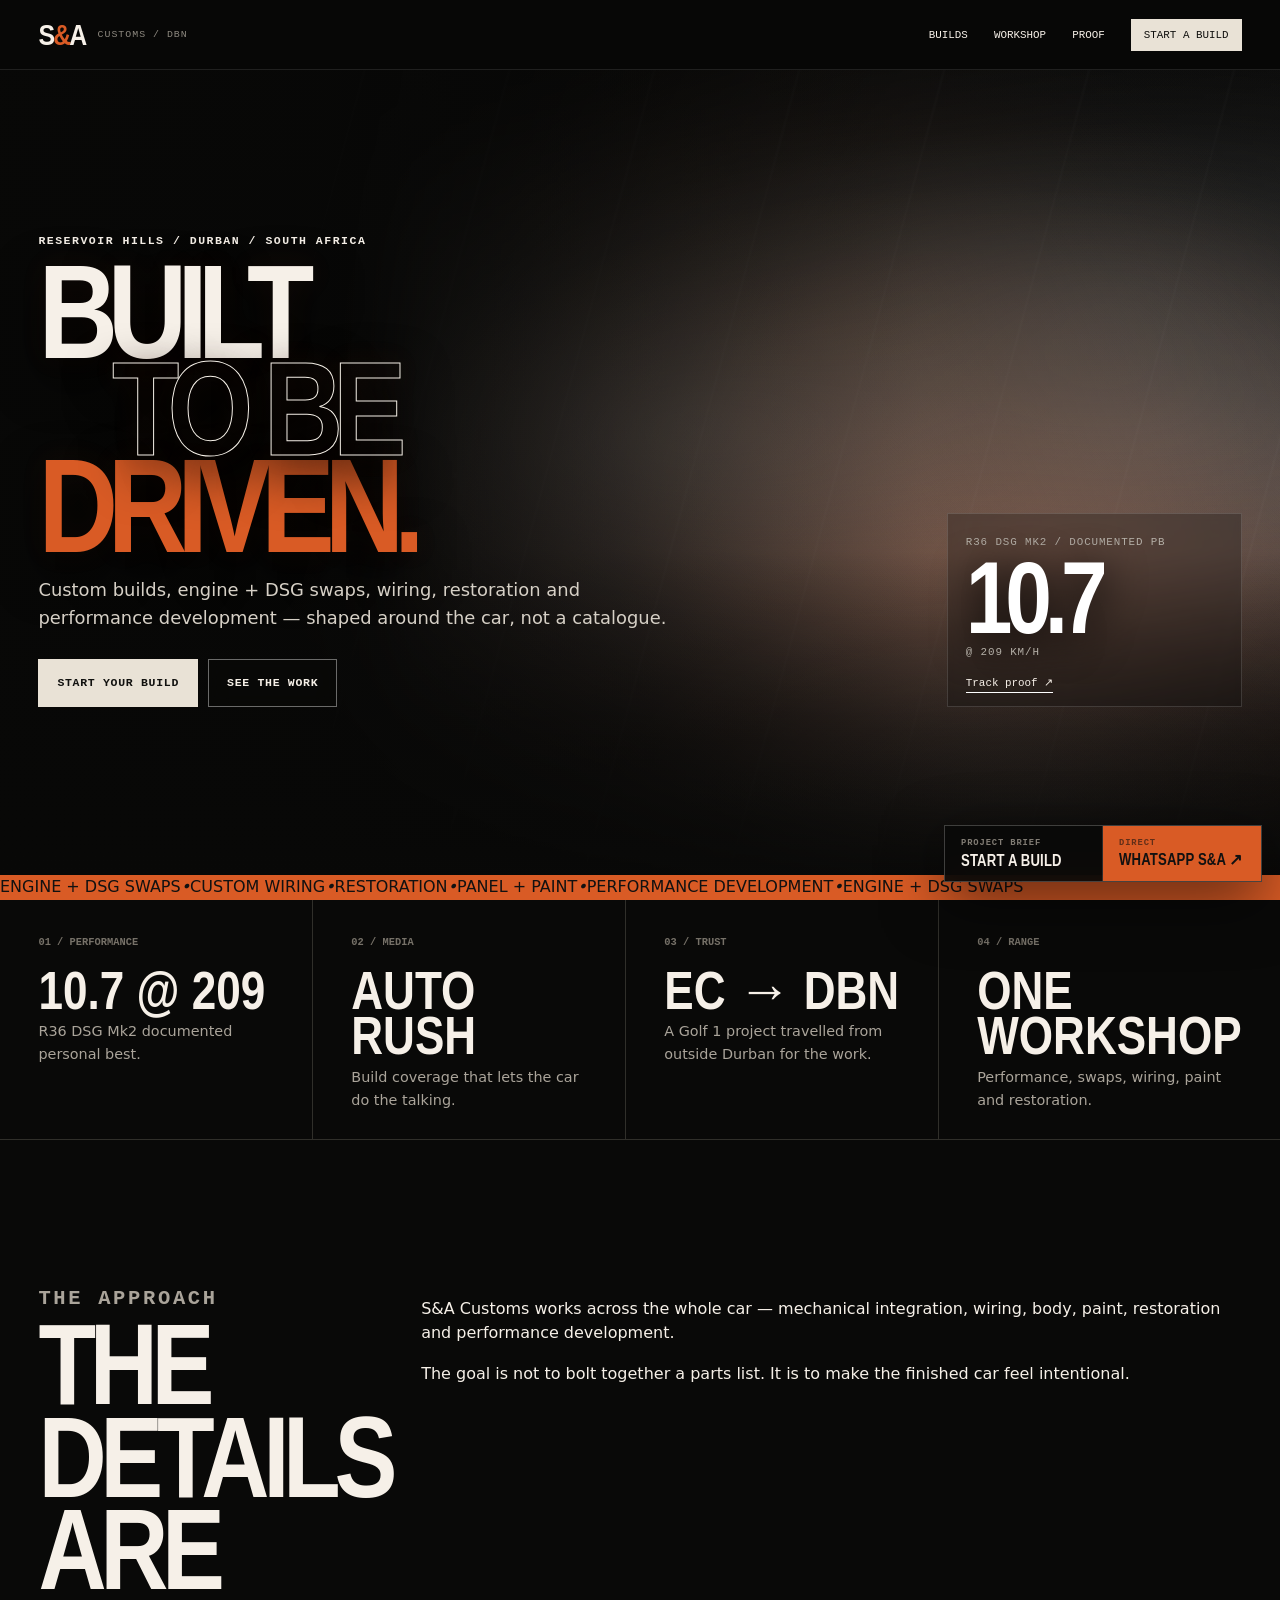
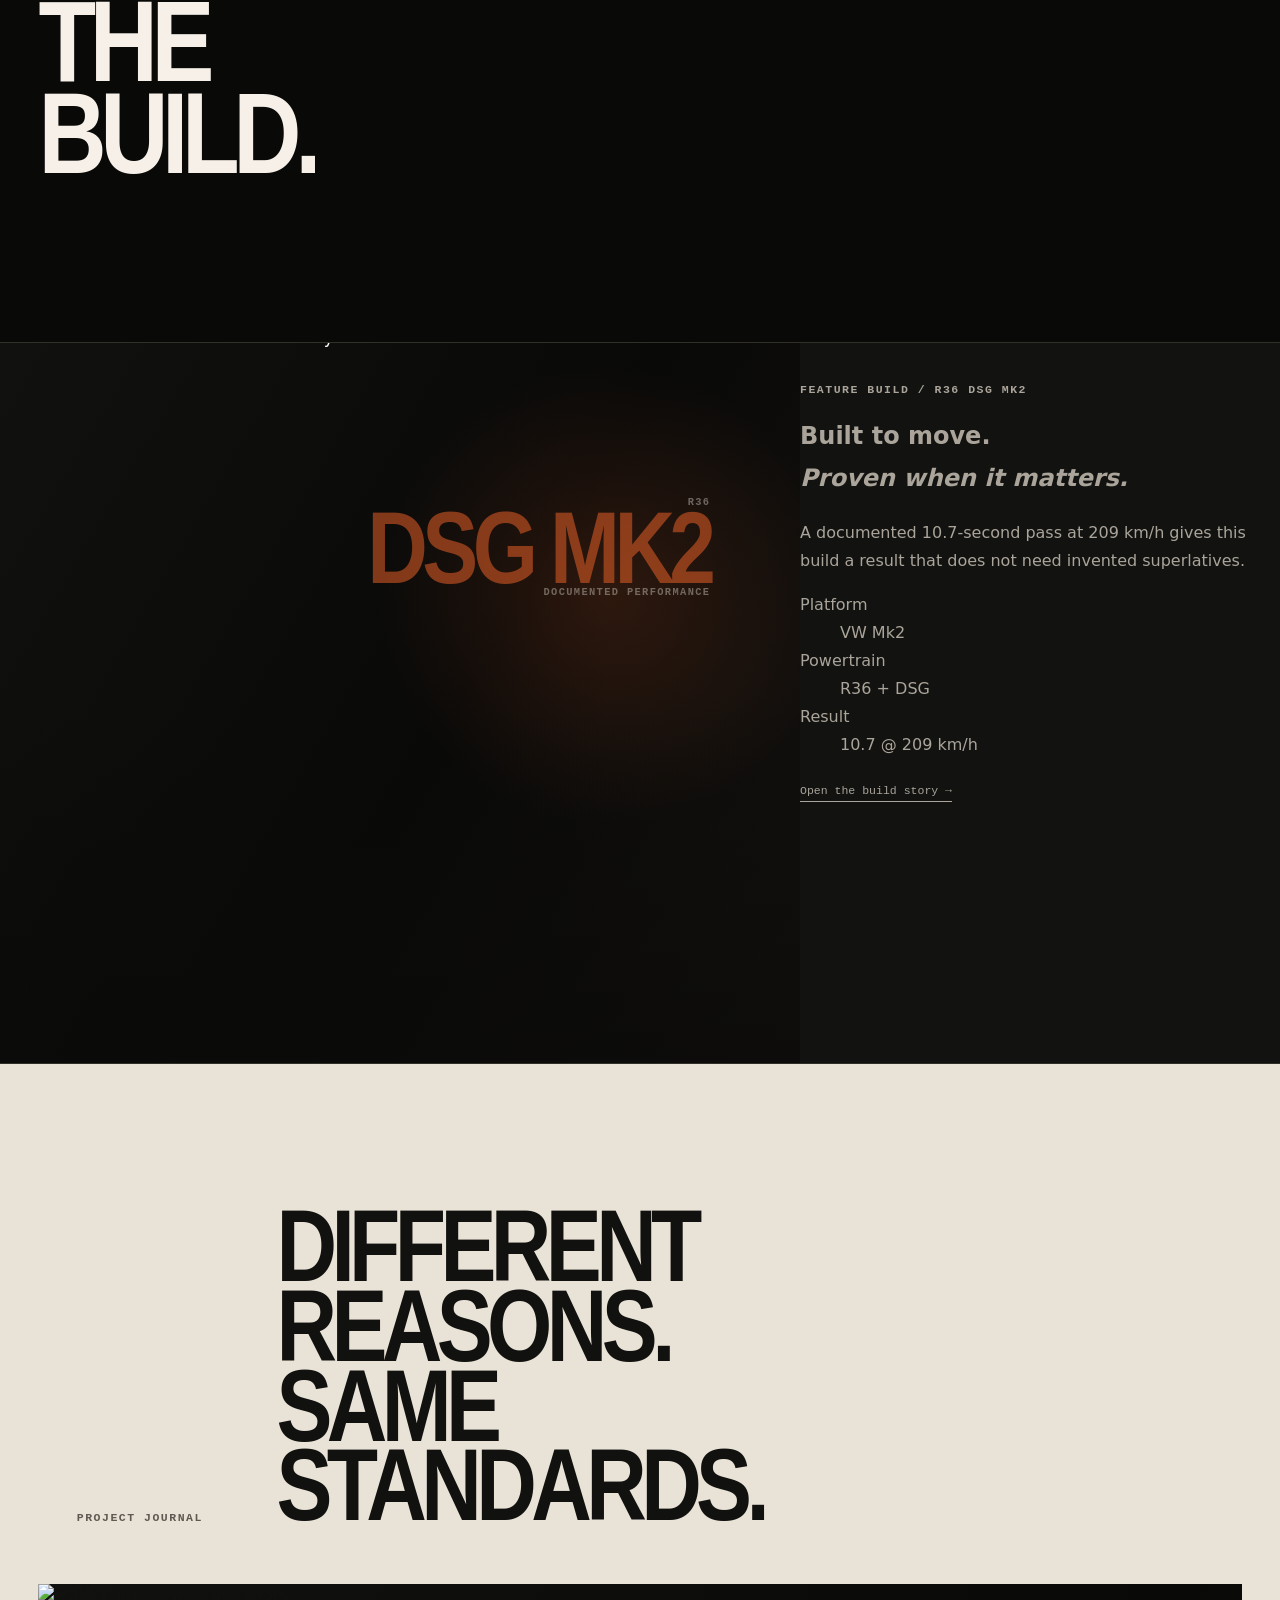
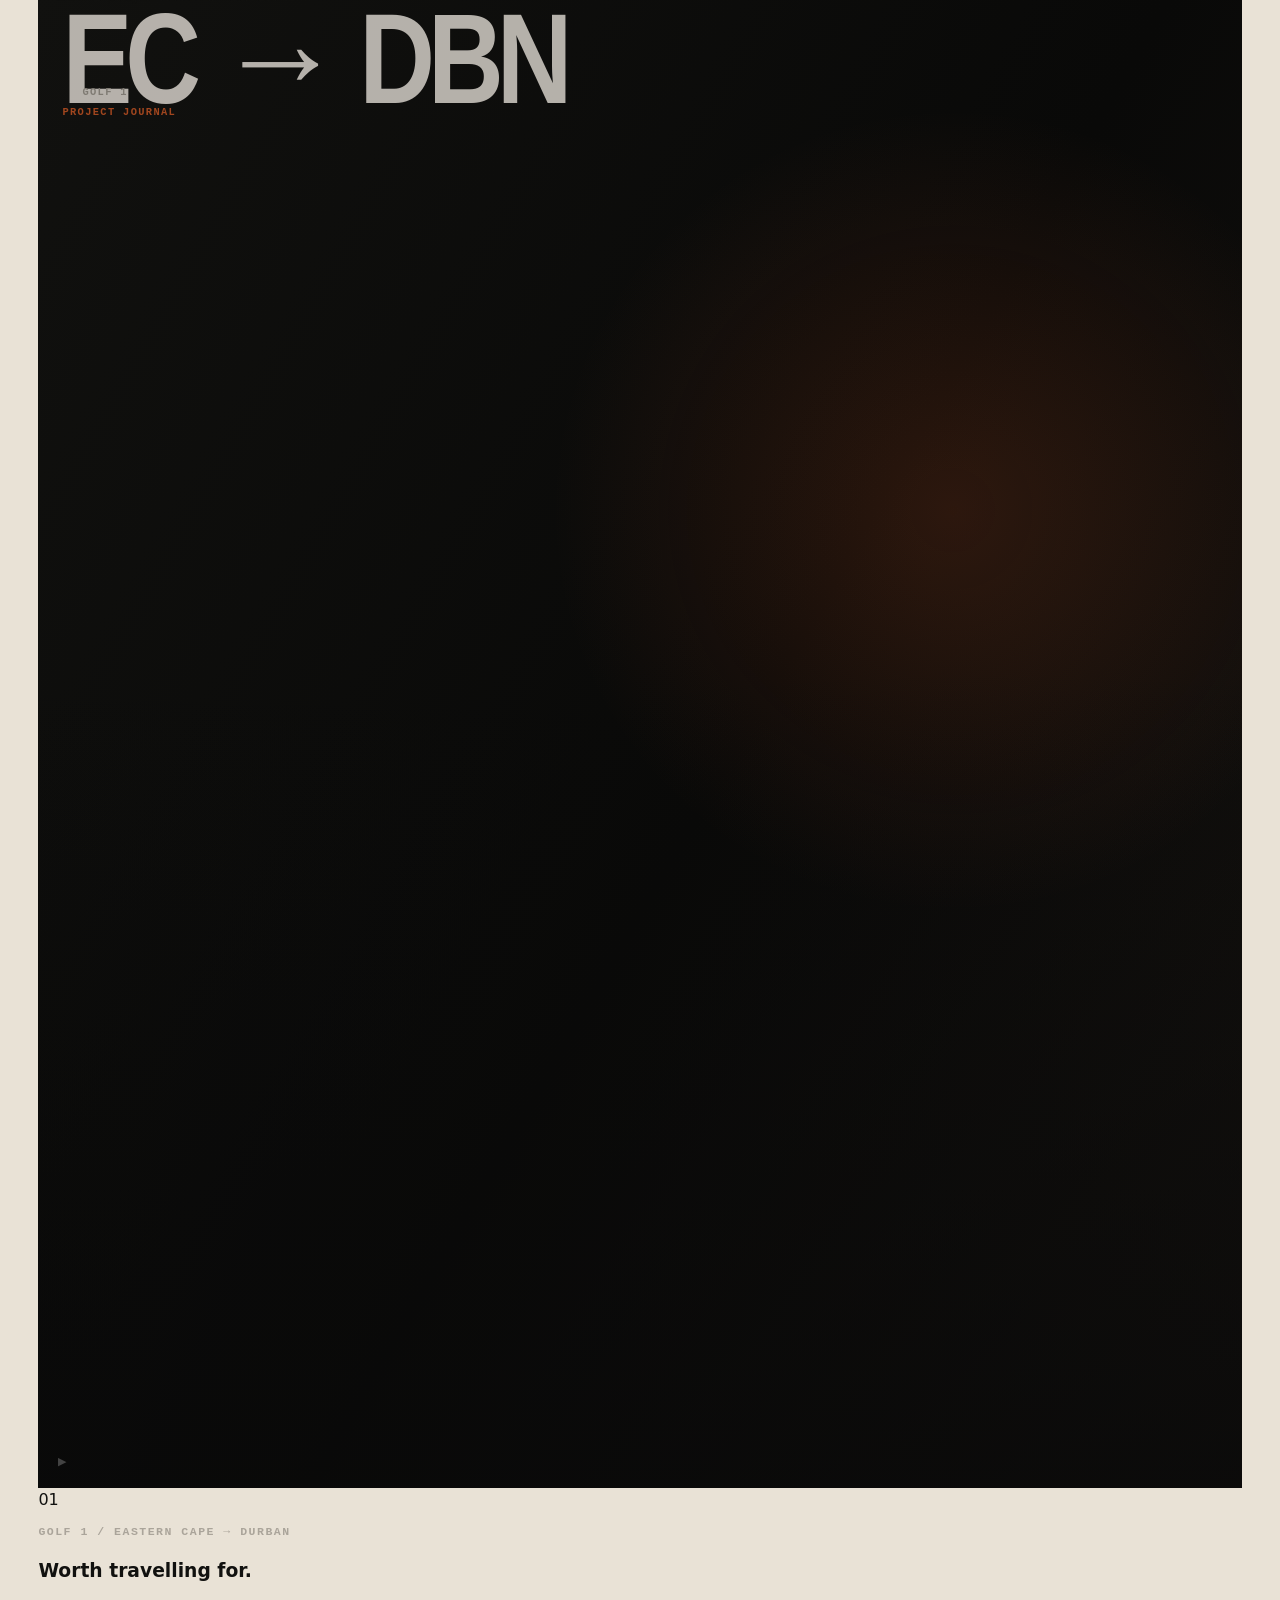
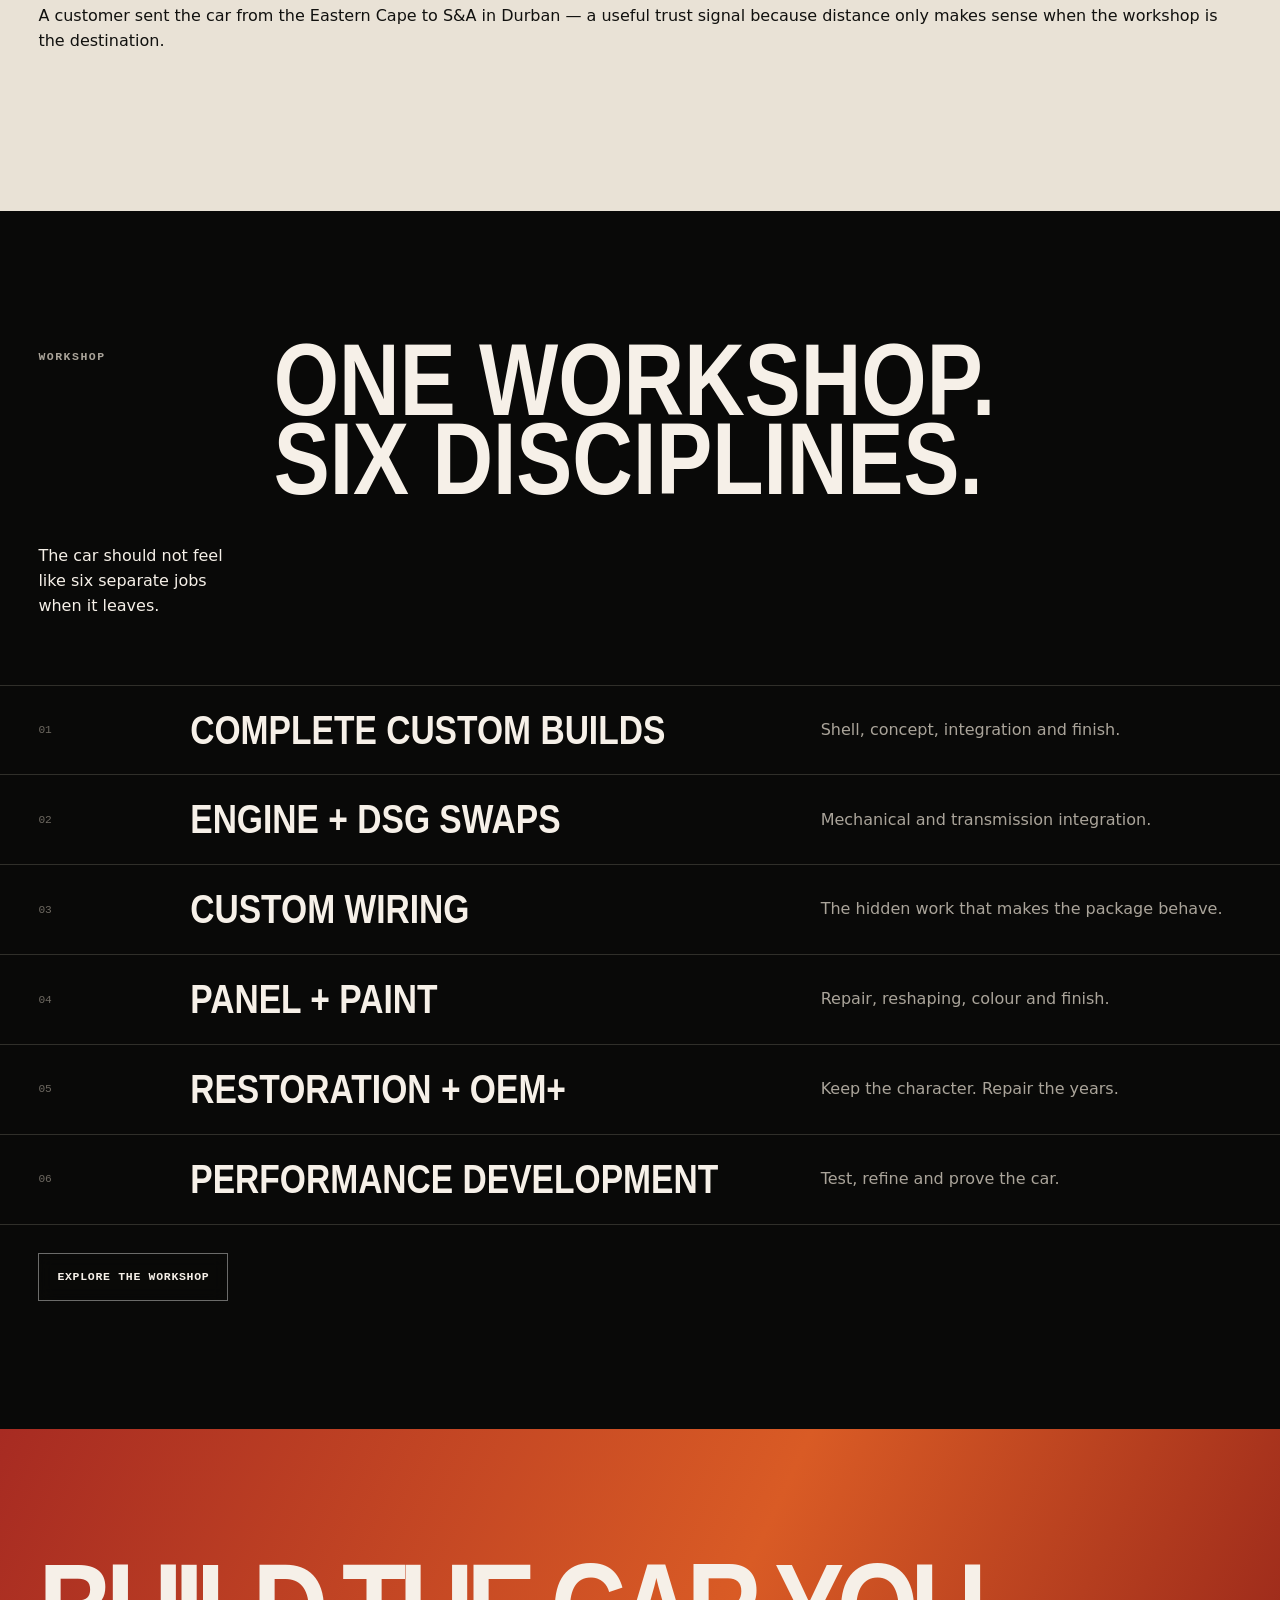
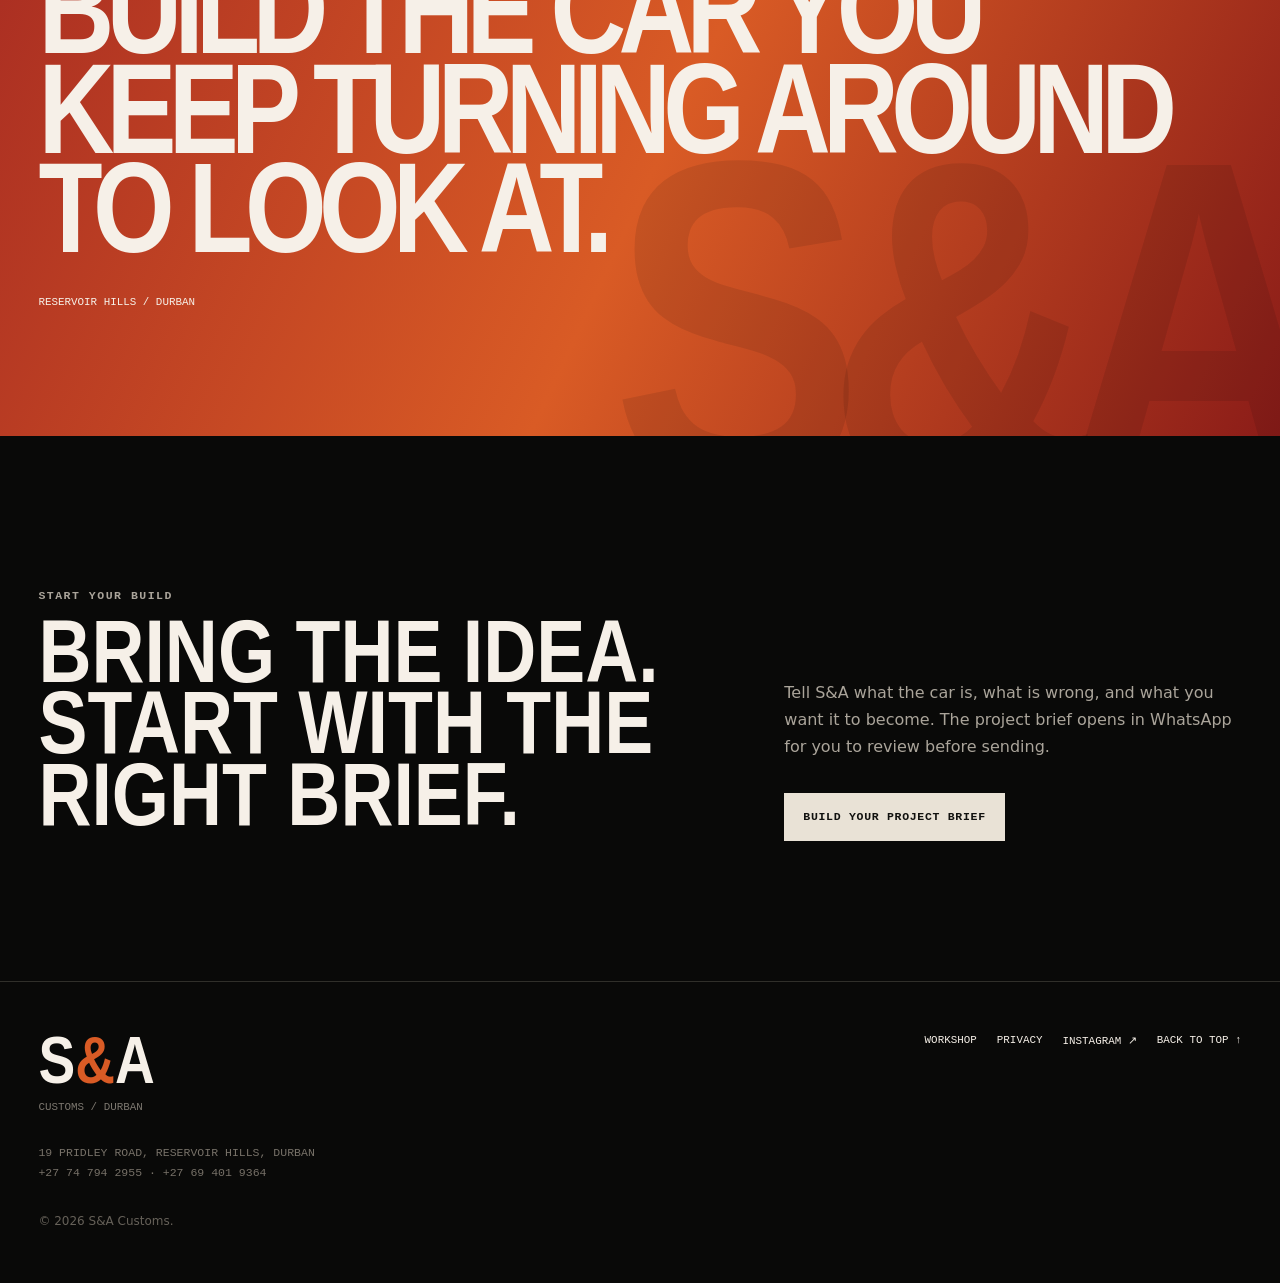
==== commit 536a81a1: "Bust hero smoke cache on production page" ====
--- a/index.html
+++ b/index.html
@@ -10,7 +10,7 @@
   <link rel="canonical" href="https://sashin1-netizen.github.io/sna-customs-website/">
   <meta property="og:type" content="website"><meta property="og:title" content="S&A Customs — Built in Durban"><meta property="og:description" content="Custom builds, swaps, wiring, restoration, panel and paint, and performance development from Reservoir Hills, Durban."><meta property="og:url" content="https://sashin1-netizen.github.io/sna-customs-website/"><meta property="og:image" content="https://img.youtube.com/vi/C-q4s1PIGtU/hqdefault.jpg"><meta name="twitter:card" content="summary_large_image">
   <meta http-equiv="Content-Security-Policy" content="default-src 'self'; img-src 'self' https://img.youtube.com data:; media-src 'self' data:; style-src 'self'; script-src 'self' 'unsafe-inline'; frame-src https://www.youtube-nocookie.com; connect-src 'self'; font-src 'self'; object-src 'none'; base-uri 'self'; form-action 'self' https://wa.me; upgrade-insecure-requests">
-  <link rel="icon" href="assets/favicon.svg" type="image/svg+xml"><link rel="preconnect" href="https://img.youtube.com"><link rel="stylesheet" href="assets/site.css?v=burnout-video-2">
+  <link rel="icon" href="assets/favicon.svg" type="image/svg+xml"><link rel="preconnect" href="https://img.youtube.com"><link rel="stylesheet" href="assets/site.css?v=smoke-2">
 </head>
 <body>
 <a class="skip-link" href="#main">Skip to content</a>
--- a/assets/site.css
+++ b/assets/site.css
@@ -1,3 +1,3 @@
-@import url("site-base.css");
-@import url("polish.css");
-@import url("video-hero.css");
+@import url("site-base.css?v=smoke-2");
+@import url("polish.css?v=smoke-2");
+@import url("video-hero.css?v=smoke-2");
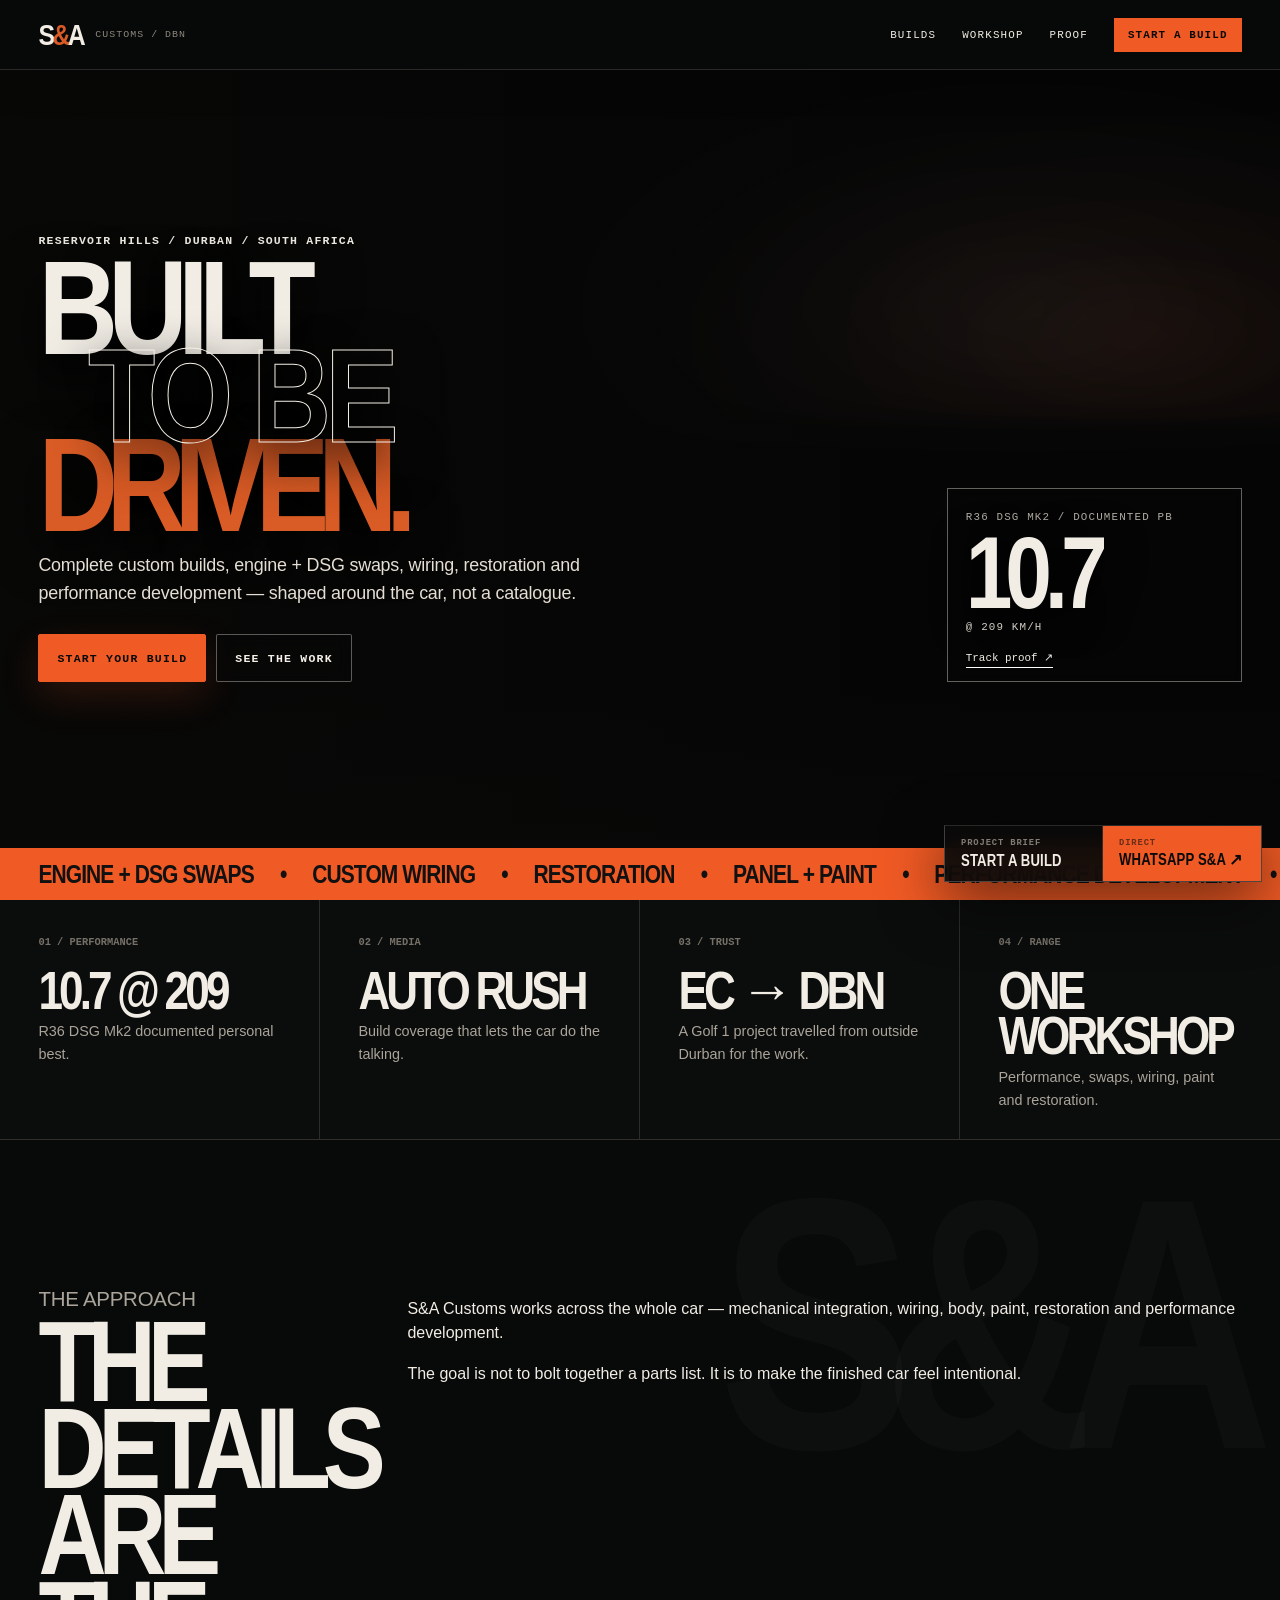
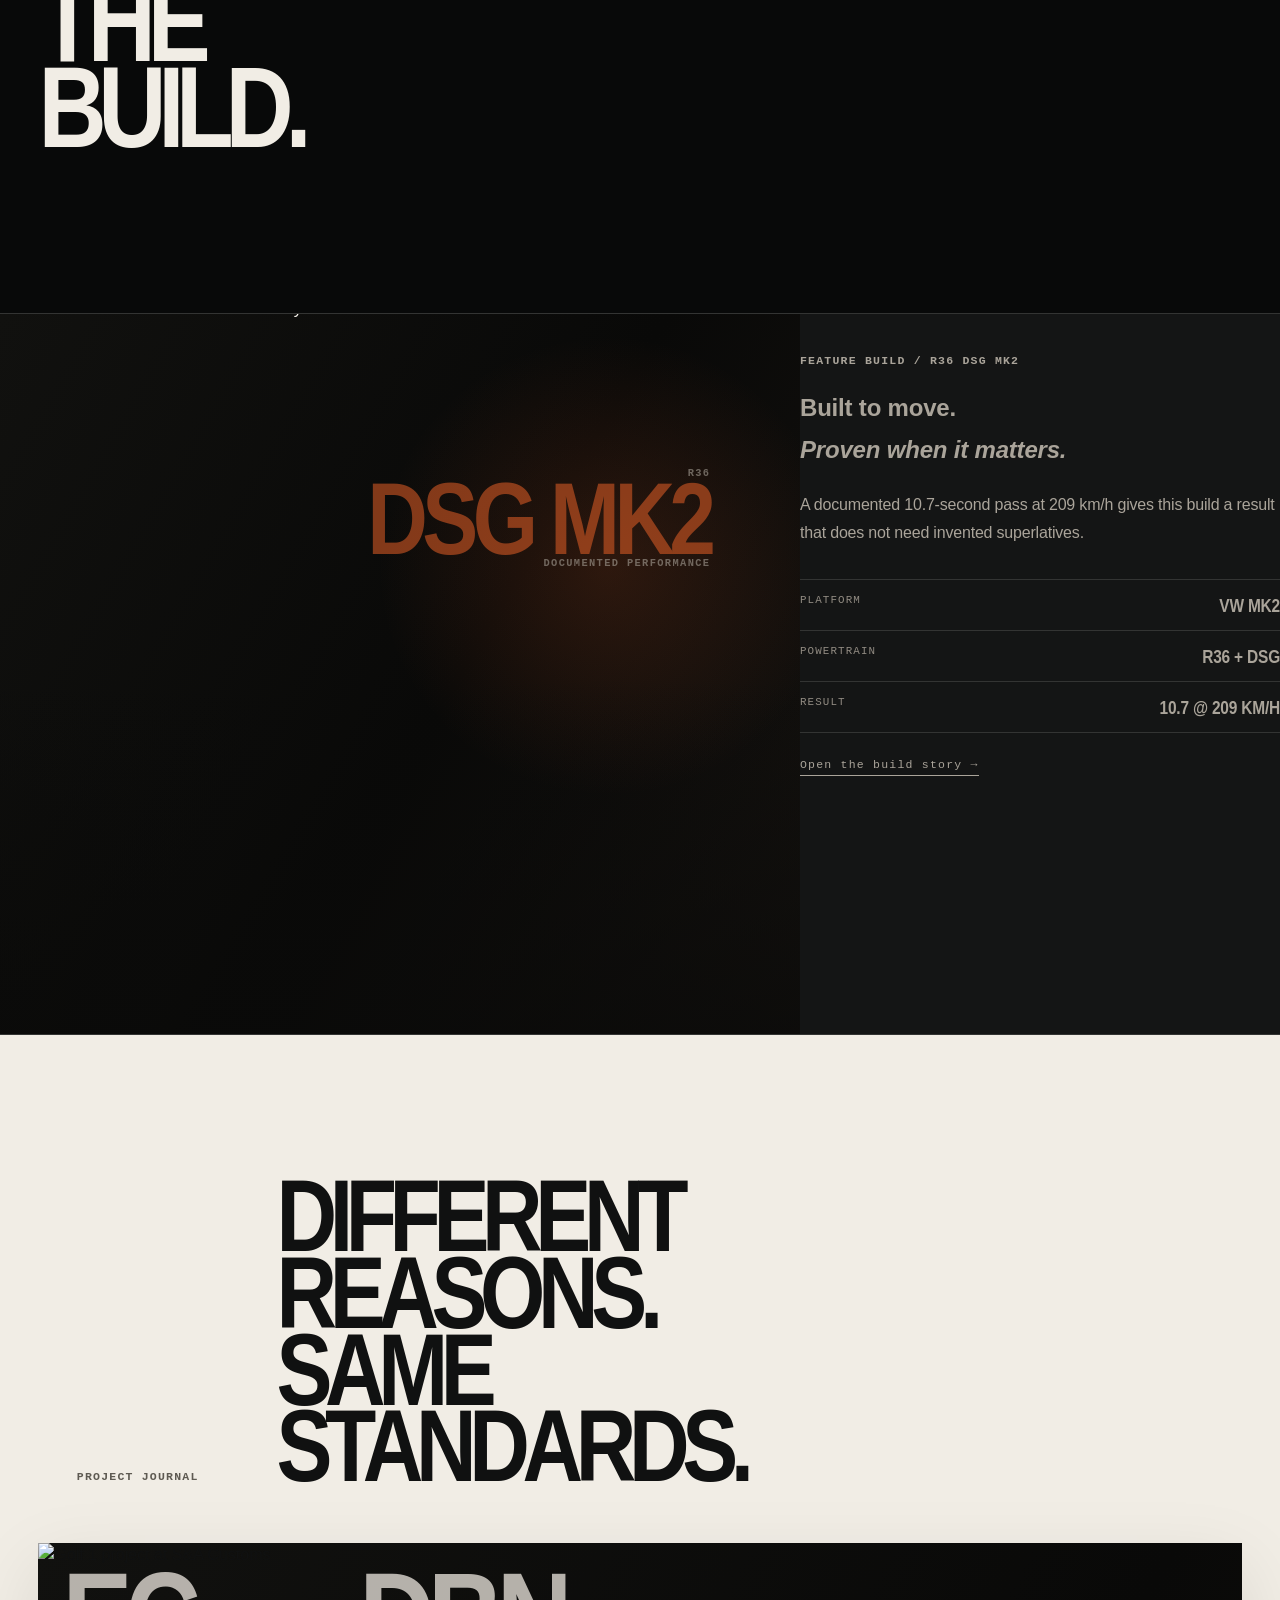
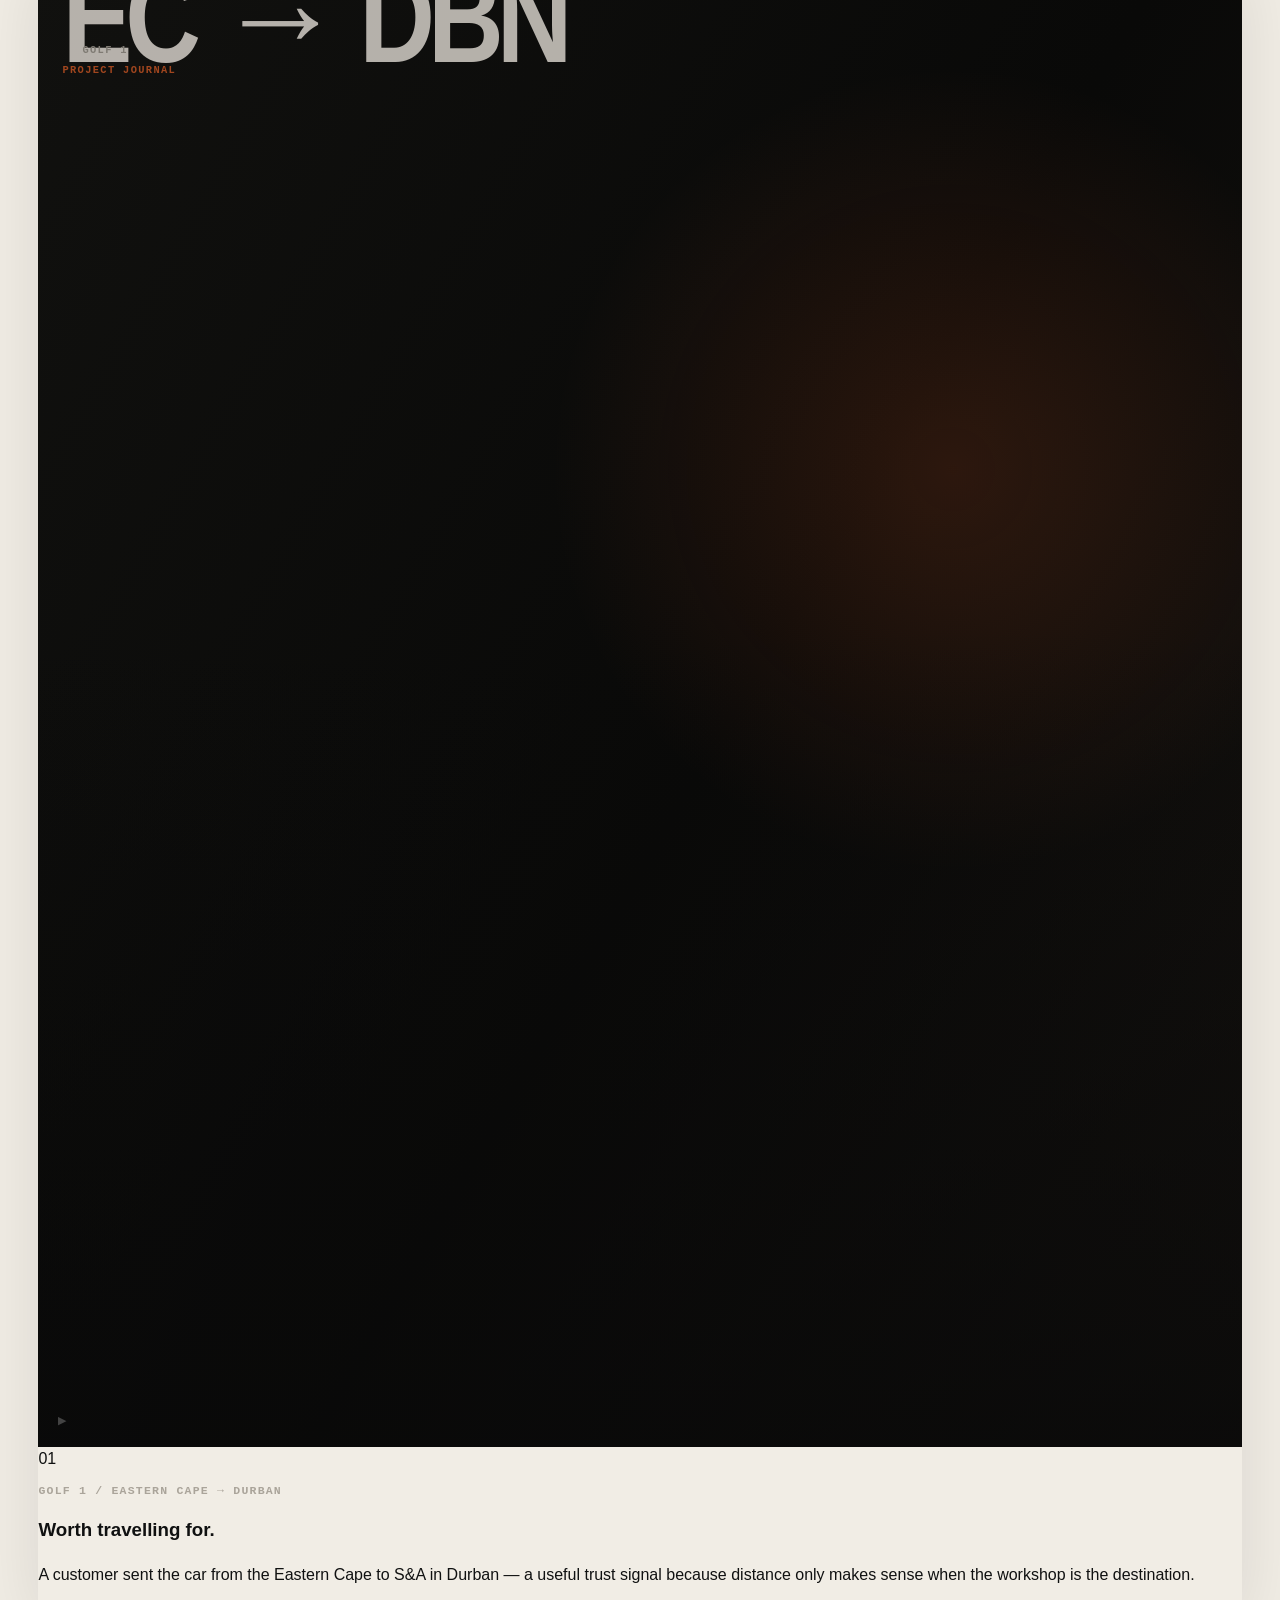
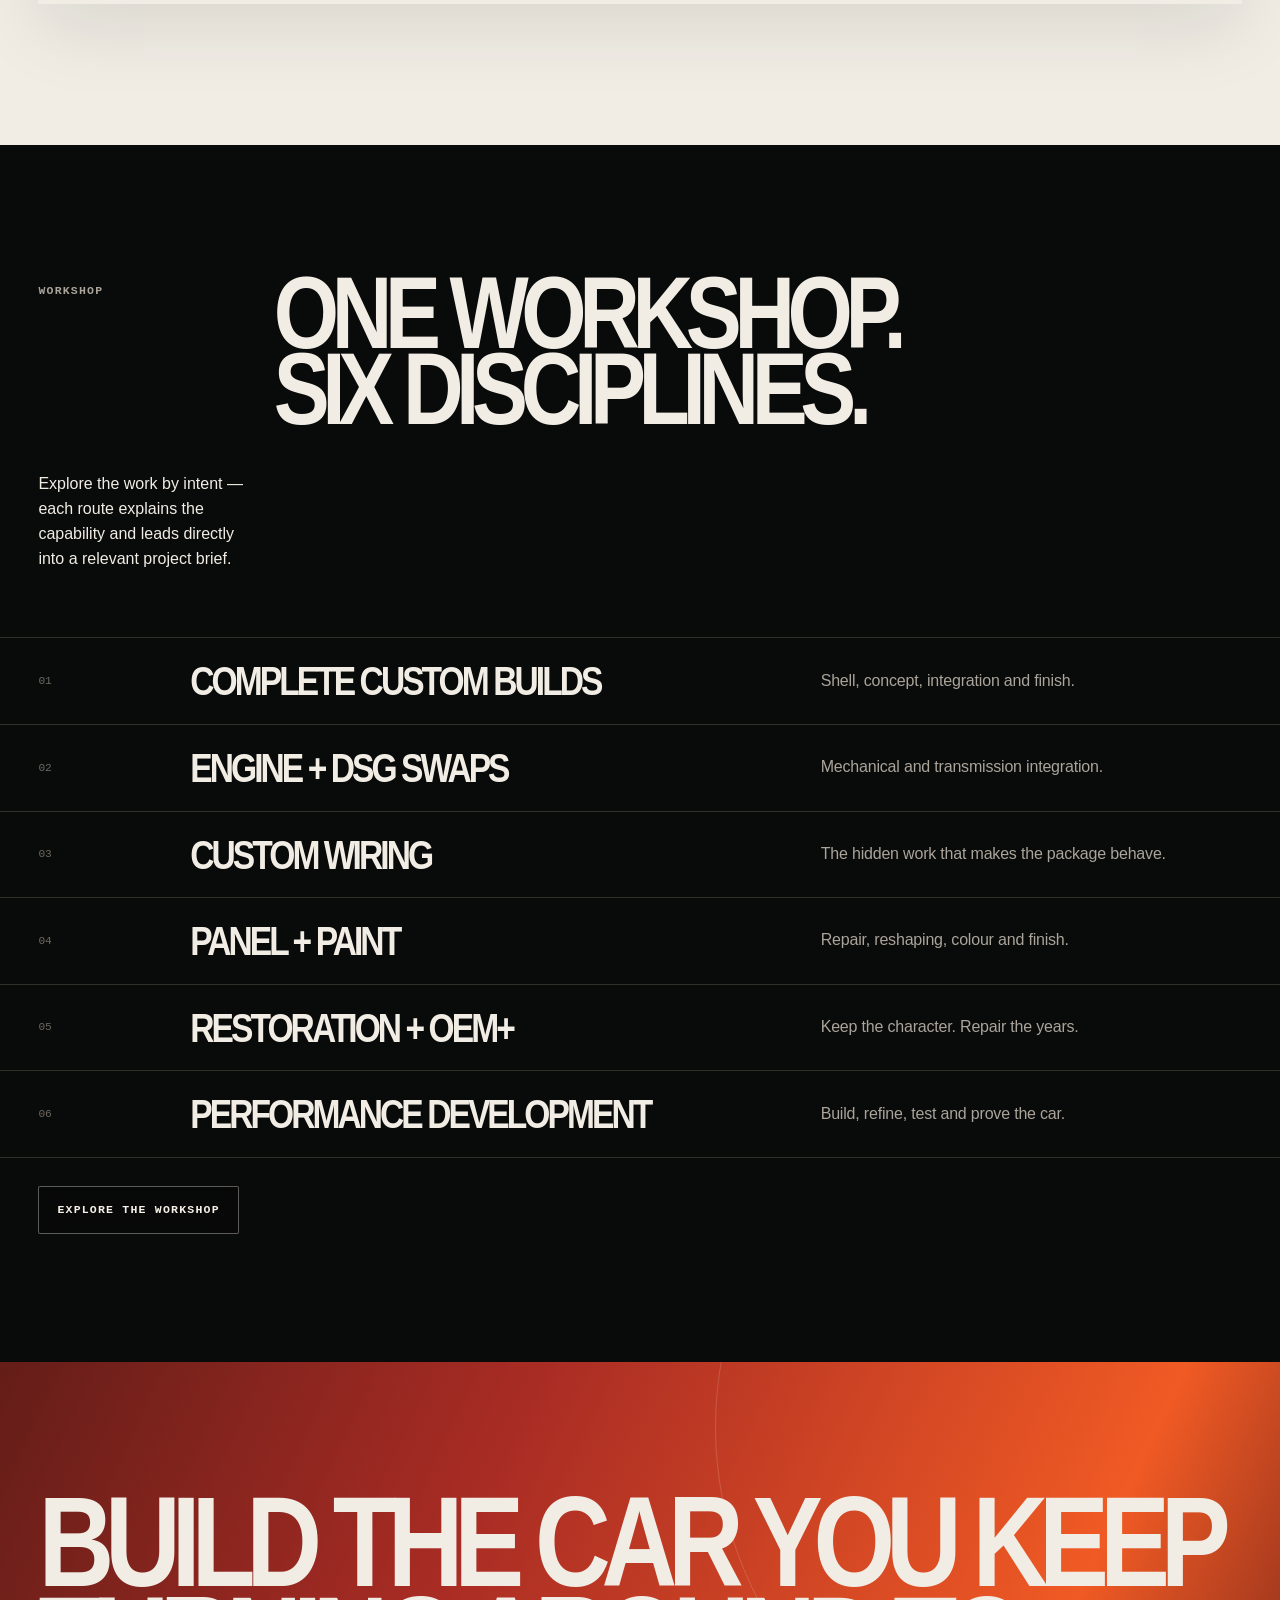
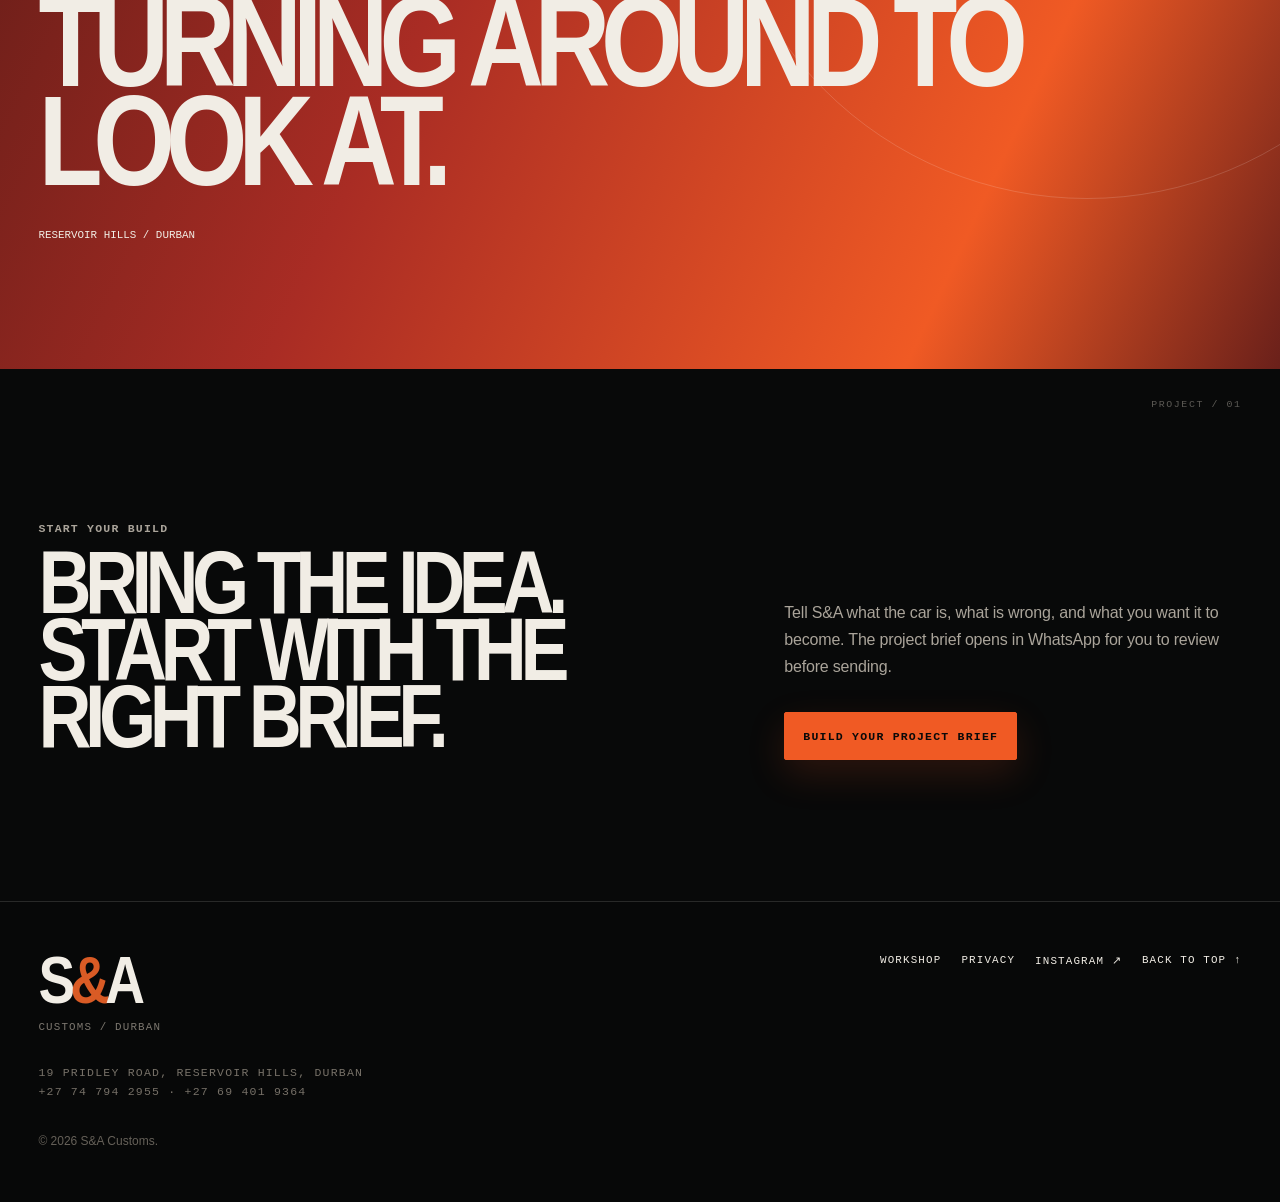
==== commit d1e829e1: "Make homepage client-ready for discovery and conversion" ====
--- a/index.html
+++ b/index.html
@@ -3,31 +3,31 @@
 <head>
   <meta charset="utf-8">
   <meta name="viewport" content="width=device-width, initial-scale=1, viewport-fit=cover">
-  <meta name="theme-color" content="#090908">
+  <meta name="theme-color" content="#080909">
   <meta name="color-scheme" content="dark">
-  <title>S&A Customs | Custom Builds, Swaps & Restoration — Durban</title>
-  <meta name="description" content="S&A Customs in Reservoir Hills, Durban — custom builds, engine and DSG swaps, custom wiring, restoration, panel and paint, and performance development.">
+  <title>S&A Customs Durban | Custom Builds, Engine & DSG Swaps, Restoration</title>
+  <meta name="description" content="S&A Customs in Reservoir Hills, Durban — complete custom builds, engine and DSG swaps, custom wiring, restoration, panel and paint, and performance development.">
   <link rel="canonical" href="https://sashin1-netizen.github.io/sna-customs-website/">
-  <meta property="og:type" content="website"><meta property="og:title" content="S&A Customs — Built in Durban"><meta property="og:description" content="Custom builds, swaps, wiring, restoration, panel and paint, and performance development from Reservoir Hills, Durban."><meta property="og:url" content="https://sashin1-netizen.github.io/sna-customs-website/"><meta property="og:image" content="https://img.youtube.com/vi/C-q4s1PIGtU/hqdefault.jpg"><meta name="twitter:card" content="summary_large_image">
+  <meta property="og:type" content="website"><meta property="og:title" content="S&A Customs — Built in Durban"><meta property="og:description" content="Complete custom builds, swaps, wiring, restoration, panel and paint, and performance development from Reservoir Hills, Durban."><meta property="og:url" content="https://sashin1-netizen.github.io/sna-customs-website/"><meta property="og:image" content="https://img.youtube.com/vi/C-q4s1PIGtU/hqdefault.jpg"><meta name="twitter:card" content="summary_large_image">
   <meta http-equiv="Content-Security-Policy" content="default-src 'self'; img-src 'self' https://img.youtube.com data:; media-src 'self' data:; style-src 'self'; script-src 'self' 'unsafe-inline'; frame-src https://www.youtube-nocookie.com; connect-src 'self'; font-src 'self'; object-src 'none'; base-uri 'self'; form-action 'self' https://wa.me; upgrade-insecure-requests">
-  <link rel="icon" href="assets/favicon.svg" type="image/svg+xml"><link rel="preconnect" href="https://img.youtube.com"><link rel="stylesheet" href="assets/site.css?v=smoke-2">
+  <link rel="icon" href="assets/favicon.svg" type="image/svg+xml"><link rel="preconnect" href="https://img.youtube.com"><link rel="stylesheet" href="assets/site.css?v=client-1">
+  <script type="application/ld+json">{"@context":"https://schema.org","@type":"AutoRepair","name":"S&A Customs","url":"https://sashin1-netizen.github.io/sna-customs-website/","telephone":"+27 74 794 2955","email":"info@snacustoms.co.za","address":{"@type":"PostalAddress","streetAddress":"19 Pridley Road","addressLocality":"Reservoir Hills","addressRegion":"KwaZulu-Natal","addressCountry":"ZA"},"areaServed":"Durban","sameAs":["https://www.instagram.com/snacustoms_za/"]}</script>
 </head>
 <body>
 <a class="skip-link" href="#main">Skip to content</a>
 <header class="site-header" data-header><a class="brand" href="#top" aria-label="S&A Customs home"><span class="brand-mark">S<span>&</span>A</span><span class="brand-sub">CUSTOMS / DBN</span></a><nav class="desktop-nav" aria-label="Primary"><a href="#builds">Builds</a><a href="workshop.html">Workshop</a><a href="#proof">Proof</a><a class="nav-cta" href="start-a-build.html">Start a build</a></nav><button class="menu-button" type="button" aria-expanded="false" aria-controls="mobile-nav" data-menu-button><span>Menu</span><i aria-hidden="true"></i></button><nav class="mobile-nav" id="mobile-nav" aria-label="Mobile primary" data-mobile-nav hidden><a href="#builds">Builds</a><a href="workshop.html">Workshop</a><a href="#proof">Proof</a><a href="start-a-build.html">Start a build</a></nav></header>
 <main id="main">
-<section class="hero" id="top" aria-labelledby="hero-title"><div class="hero-media" aria-hidden="true"><video class="hero-burnout-video" autoplay muted loop playsinline preload="auto" poster="https://img.youtube.com/vi/C-q4s1PIGtU/hqdefault.jpg"><source media="(max-width: 820px)" src="assets/hero-mobile-lite.mp4" type="video/mp4"><source src="assets/hero-desktop-lite.mp4" type="video/mp4"></video><img src="https://img.youtube.com/vi/C-q4s1PIGtU/hqdefault.jpg" alt="" width="1280" height="720" fetchpriority="high" decoding="async"></div><div class="hero-overlay" aria-hidden="true"></div><div class="hero-grid"><div class="hero-copy"><p class="eyebrow">RESERVOIR HILLS / DURBAN / SOUTH AFRICA</p><h1 id="hero-title"><span>Built</span><em>to be</em><strong>driven.</strong></h1><p class="hero-intro">Custom builds, engine + DSG swaps, wiring, restoration and performance development — shaped around the car, not a catalogue.</p><div class="hero-actions"><a class="button button-primary" href="start-a-build.html">Start your build</a><a class="button button-ghost" href="#builds">See the work</a></div></div><aside class="hero-proof" aria-label="Documented R36 performance result"><span class="hero-proof-label">R36 DSG MK2 / DOCUMENTED PB</span><strong>10.7</strong><span class="hero-proof-speed">@ 209 KM/H</span><a href="https://www.instagram.com/reel/DWMsagJCOXC/" target="_blank" rel="noopener noreferrer">Track proof ↗</a></aside></div><div class="hero-ticker" aria-label="Workshop disciplines"><div><span>ENGINE + DSG SWAPS</span><i>•</i><span>CUSTOM WIRING</span><i>•</i><span>RESTORATION</span><i>•</i><span>PANEL + PAINT</span><i>•</i><span>PERFORMANCE DEVELOPMENT</span><i>•</i><span>ENGINE + DSG SWAPS</span></div></div></section>
+<section class="hero" id="top" aria-labelledby="hero-title"><div class="hero-media" aria-hidden="true"><video class="hero-burnout-video" autoplay muted loop playsinline preload="auto" poster="https://img.youtube.com/vi/C-q4s1PIGtU/hqdefault.jpg"><source media="(max-width: 820px)" src="assets/hero-mobile-hq.mp4?v=client-1" type="video/mp4"><source src="assets/hero-desktop-hq.mp4?v=client-1" type="video/mp4"></video><img src="https://img.youtube.com/vi/C-q4s1PIGtU/hqdefault.jpg" alt="" width="1280" height="720" fetchpriority="high" decoding="async"></div><div class="hero-overlay" aria-hidden="true"></div><div class="hero-grid"><div class="hero-copy"><p class="eyebrow">RESERVOIR HILLS / DURBAN / SOUTH AFRICA</p><h1 id="hero-title"><span>Built</span><em>to be</em><strong>driven.</strong></h1><p class="hero-intro">Complete custom builds, engine + DSG swaps, wiring, restoration and performance development — shaped around the car, not a catalogue.</p><div class="hero-actions"><a class="button button-primary" href="start-a-build.html">Start your build</a><a class="button button-ghost" href="#builds">See the work</a></div></div><aside class="hero-proof" aria-label="Documented R36 performance result"><span class="hero-proof-label">R36 DSG MK2 / DOCUMENTED PB</span><strong>10.7</strong><span class="hero-proof-speed">@ 209 KM/H</span><a href="https://www.instagram.com/reel/DWMsagJCOXC/" target="_blank" rel="noopener noreferrer">Track proof ↗</a></aside></div><div class="hero-ticker" aria-label="Workshop disciplines"><div class="ticker-track"><span>ENGINE + DSG SWAPS</span><i>•</i><span>CUSTOM WIRING</span><i>•</i><span>RESTORATION</span><i>•</i><span>PANEL + PAINT</span><i>•</i><span>PERFORMANCE DEVELOPMENT</span><i>•</i><span>COMPLETE CUSTOM BUILDS</span><i>•</i><span>ENGINE + DSG SWAPS</span></div></div></section>
 <section class="proof-rail" id="proof" aria-label="Proof points"><article><span>01 / PERFORMANCE</span><strong>10.7 @ 209</strong><p>R36 DSG Mk2 documented personal best.</p></article><article><span>02 / MEDIA</span><strong>AUTO RUSH</strong><p>Build coverage that lets the car do the talking.</p></article><article><span>03 / TRUST</span><strong>EC → DBN</strong><p>A Golf 1 project travelled from outside Durban for the work.</p></article><article><span>04 / RANGE</span><strong>ONE WORKSHOP</strong><p>Performance, swaps, wiring, paint and restoration.</p></article></section>
 <section class="manifesto section-shell"><div class="manifesto-copy"><p class="section-kicker">THE APPROACH</p><h2>The details<br>are the build.</h2></div><div class="manifesto-body"><p>S&A Customs works across the whole car — mechanical integration, wiring, body, paint, restoration and performance development.</p><p>The goal is not to bolt together a parts list. It is to make the finished car feel intentional.</p></div></section>
 <section class="feature-build" id="builds" aria-labelledby="r36-title"><div class="feature-visual" data-media-frame="r36-feature"><div class="media-fallback media-fallback-r36"><span>R36</span><b>DSG MK2</b><em>DOCUMENTED PERFORMANCE</em></div><img src="https://img.youtube.com/vi/C-q4s1PIGtU/maxresdefault.jpg" data-media-image data-fallback-src="https://img.youtube.com/vi/C-q4s1PIGtU/hqdefault.jpg" alt="S&A Customs R36 DSG Mk2 featured by Auto Rush" loading="lazy" decoding="async"><button class="video-trigger" type="button" data-video-id="C-q4s1PIGtU" aria-label="Play Auto Rush feature"><span>▶</span> Play feature</button></div><div class="feature-copy"><p class="section-kicker">FEATURE BUILD / R36 DSG MK2</p><h2 id="r36-title">Built to move.<br><em>Proven when it matters.</em></h2><p>A documented 10.7-second pass at 209 km/h gives this build a result that does not need invented superlatives.</p><dl><div><dt>Platform</dt><dd>VW Mk2</dd></div><div><dt>Powertrain</dt><dd>R36 + DSG</dd></div><div><dt>Result</dt><dd>10.7 @ 209 km/h</dd></div></dl><a class="text-link" href="builds/r36-dsg-mk2.html">Open the build story →</a></div></section>
 <section class="project-journal section-shell"><div class="journal-head"><p class="section-kicker">PROJECT JOURNAL</p><h2>Different reasons.<br>Same standards.</h2></div><article class="project-card project-card-wide"><div class="project-poster" data-media-frame="golf1"><div class="media-fallback media-fallback-golf"><span>GOLF 1</span><b>EC → DBN</b><em>PROJECT JOURNAL</em></div><img src="https://img.youtube.com/vi/VcQQTlrHLhE/maxresdefault.jpg" data-media-image data-fallback-src="https://img.youtube.com/vi/VcQQTlrHLhE/hqdefault.jpg" alt="Golf 1 project at S&A Customs" loading="lazy" decoding="async"><button class="video-trigger" type="button" data-video-id="VcQQTlrHLhE"><span>▶</span> Watch project</button></div><div class="project-copy"><span class="project-index">01</span><p class="section-kicker">GOLF 1 / EASTERN CAPE → DURBAN</p><h3>Worth travelling for.</h3><p>A customer sent the car from the Eastern Cape to S&A in Durban — a useful trust signal because distance only makes sense when the workshop is the destination.</p></div></article></section>
-<section class="workshop-preview" aria-labelledby="workshop-title"><div class="section-shell workshop-preview-head"><p class="section-kicker">WORKSHOP</p><h2 id="workshop-title">One workshop.<br>Six disciplines.</h2><p>The car should not feel like six separate jobs when it leaves.</p></div><div class="workshop-list"><article><span>01</span><h3>Complete custom builds</h3><p>Shell, concept, integration and finish.</p></article><article><span>02</span><h3>Engine + DSG swaps</h3><p>Mechanical and transmission integration.</p></article><article><span>03</span><h3>Custom wiring</h3><p>The hidden work that makes the package behave.</p></article><article><span>04</span><h3>Panel + paint</h3><p>Repair, reshaping, colour and finish.</p></article><article><span>05</span><h3>Restoration + OEM+</h3><p>Keep the character. Repair the years.</p></article><article><span>06</span><h3>Performance development</h3><p>Test, refine and prove the car.</p></article></div><div class="section-shell workshop-preview-cta"><a class="button button-ghost" href="workshop.html">Explore the workshop</a></div></section>
+<section class="workshop-preview" aria-labelledby="workshop-title"><div class="section-shell workshop-preview-head"><p class="section-kicker">WORKSHOP</p><h2 id="workshop-title">One workshop.<br>Six disciplines.</h2><p>Explore the work by intent — each route explains the capability and leads directly into a relevant project brief.</p></div><div class="workshop-list"><article><span>01</span><h3><a href="services/complete-custom-builds.html">Complete custom builds</a></h3><p>Shell, concept, integration and finish.</p></article><article><span>02</span><h3><a href="services/engine-dsg-swaps.html">Engine + DSG swaps</a></h3><p>Mechanical and transmission integration.</p></article><article><span>03</span><h3><a href="services/custom-wiring.html">Custom wiring</a></h3><p>The hidden work that makes the package behave.</p></article><article><span>04</span><h3><a href="services/restoration-panel-paint.html">Panel + paint</a></h3><p>Repair, reshaping, colour and finish.</p></article><article><span>05</span><h3><a href="services/restoration-panel-paint.html">Restoration + OEM+</a></h3><p>Keep the character. Repair the years.</p></article><article><span>06</span><h3><a href="services/performance-development.html">Performance development</a></h3><p>Build, refine, test and prove the car.</p></article></div><div class="section-shell workshop-preview-cta"><a class="button button-ghost" href="workshop.html">Explore the workshop</a></div></section>
 <section class="culture-band" aria-label="S&A Customs philosophy"><p>Build the car you keep turning around to look at.</p><span>RESERVOIR HILLS / DURBAN</span></section>
 <section class="start-preview section-shell" aria-labelledby="start-title"><div><p class="section-kicker">START YOUR BUILD</p><h2 id="start-title">Bring the idea.<br>Start with the right brief.</h2></div><div class="start-preview-side"><p>Tell S&A what the car is, what is wrong, and what you want it to become. The project brief opens in WhatsApp for you to review before sending.</p><a class="button button-primary" href="start-a-build.html">Build your project brief</a></div></section>
 </main>
 <footer class="site-footer"><div class="footer-brand"><strong>S<span>&</span>A</strong><p>Customs / Durban</p></div><nav aria-label="Footer"><a href="workshop.html">Workshop</a><a href="privacy.html">Privacy</a><a href="https://www.instagram.com/snacustoms_za/" target="_blank" rel="noopener noreferrer">Instagram ↗</a><a href="#top">Back to top ↑</a></nav><address>19 Pridley Road, Reservoir Hills, Durban<br><a href="tel:+27747942955">+27 74 794 2955</a> · <a href="tel:+27694019364">+27 69 401 9364</a></address><p class="footer-meta">© <span data-year></span> S&A Customs.</p></footer>
 <nav class="conversion-dock" aria-label="Quick contact"><a href="start-a-build.html"><span>Project brief</span><strong>Start a build</strong></a><a href="https://wa.me/27747942955?text=Hi%20S%26A%20Customs%2C%20I%20want%20to%20discuss%20a%20build." target="_blank" rel="noopener noreferrer"><span>Direct</span><strong>WhatsApp S&A ↗</strong></a></nav>
 <dialog class="video-dialog" data-video-dialog aria-labelledby="video-title"><div class="video-dialog-bar"><strong id="video-title">S&A Customs / Auto Rush</strong><button type="button" data-video-close aria-label="Close video">Close</button></div><div class="video-slot" data-video-slot></div></dialog>
-<script src="assets/site.js?v=burnout-video-2" defer></script>
-<script>document.addEventListener('DOMContentLoaded',()=>{const v=document.querySelector('.hero-burnout-video');if(v){v.muted=true;v.play().catch(()=>{});document.addEventListener('visibilitychange',()=>{if(!document.hidden)v.play().catch(()=>{})});}});</script>
-</body></html>+<script src="assets/site.js?v=client-1" defer></script>
+</body></html>
--- a/assets/site.css
+++ b/assets/site.css
@@ -1,3 +1,8 @@
-@import url("site-base.css?v=smoke-2");
-@import url("polish.css?v=smoke-2");
-@import url("video-hero.css?v=smoke-2");
+@import url("site-base.css?v=client-1");
+@import url("polish.css?v=client-1");
+@import url("video-hero.css?v=client-1");
+@import url("client-ready.css?v=client-1");
+
+/* S&A TYPE SYSTEM — motorsport editorial + engineering UI */
+:root{--display:"Arial Narrow","Aptos Narrow","Roboto Condensed","Liberation Sans Narrow",Impact,sans-serif;--body:"Segoe UI",Inter,Arial,sans-serif;--mono:"SFMono-Regular","Roboto Mono",Consolas,"Liberation Mono",monospace;--track-display:-.072em;--track-ui:.105em}
+body{font-kerning:normal;text-rendering:optimizeLegibility;-webkit-font-smoothing:antialiased}.hero h1,.manifesto-copy h2,.feature-story h2,.journal-head h2,.workshop-preview-head h2,.culture-band p,.start-preview h2,.project-meta h3,.workshop-list h3,.proof-rail strong,.feature-specs b,.footer-brand strong,.brief-hero h1,.brief-step h2,.brief-proof strong{font-family:var(--display);font-stretch:condensed;font-weight:900;letter-spacing:var(--track-display)}.hero h1{line-height:.66;max-width:9ch}.hero h1 strong{letter-spacing:-.085em}.hero h1 em{letter-spacing:-.045em}.eyebrow,.section-kicker,.brand-sub,.desktop-nav,.mobile-nav,.button,.text-link,.hero-proof-label,.hero-proof-speed,.feature-specs span,.project-meta>span,.footer-brand p,.site-footer nav,.site-footer address,.brief-progress,.brief-step-num,.brief-field-label{letter-spacing:var(--track-ui)}.hero-intro,.manifesto-copy p,.feature-copy,.project-meta p,.workshop-list p,.start-preview-side p,.brief-hero-copy>p,.brief-step p{font-family:var(--body);font-weight:430;letter-spacing:-.012em}.hero-proof strong,.proof-rail strong,.feature-specs b,.brief-proof strong{font-variant-numeric:tabular-nums lining-nums}.brand-mark{font-family:var(--display);font-weight:900;letter-spacing:-.085em}.ticker-track{letter-spacing:-.035em}.button{font-weight:800}.project-meta h3,.workshop-list h3{line-height:.82}.feature-story h2{line-height:.66}.manifesto-copy h2,.journal-head h2,.workshop-preview-head h2,.start-preview h2{line-height:.75}.brief-hero h1{line-height:.68}.brief-step h2{line-height:.78}@media(max-width:760px){.hero h1{font-size:clamp(4.4rem,23vw,7.7rem);line-height:.65;letter-spacing:-.078em}.eyebrow,.section-kicker{letter-spacing:.11em}.hero-intro{line-height:1.5}.brand-sub{letter-spacing:.08em}}
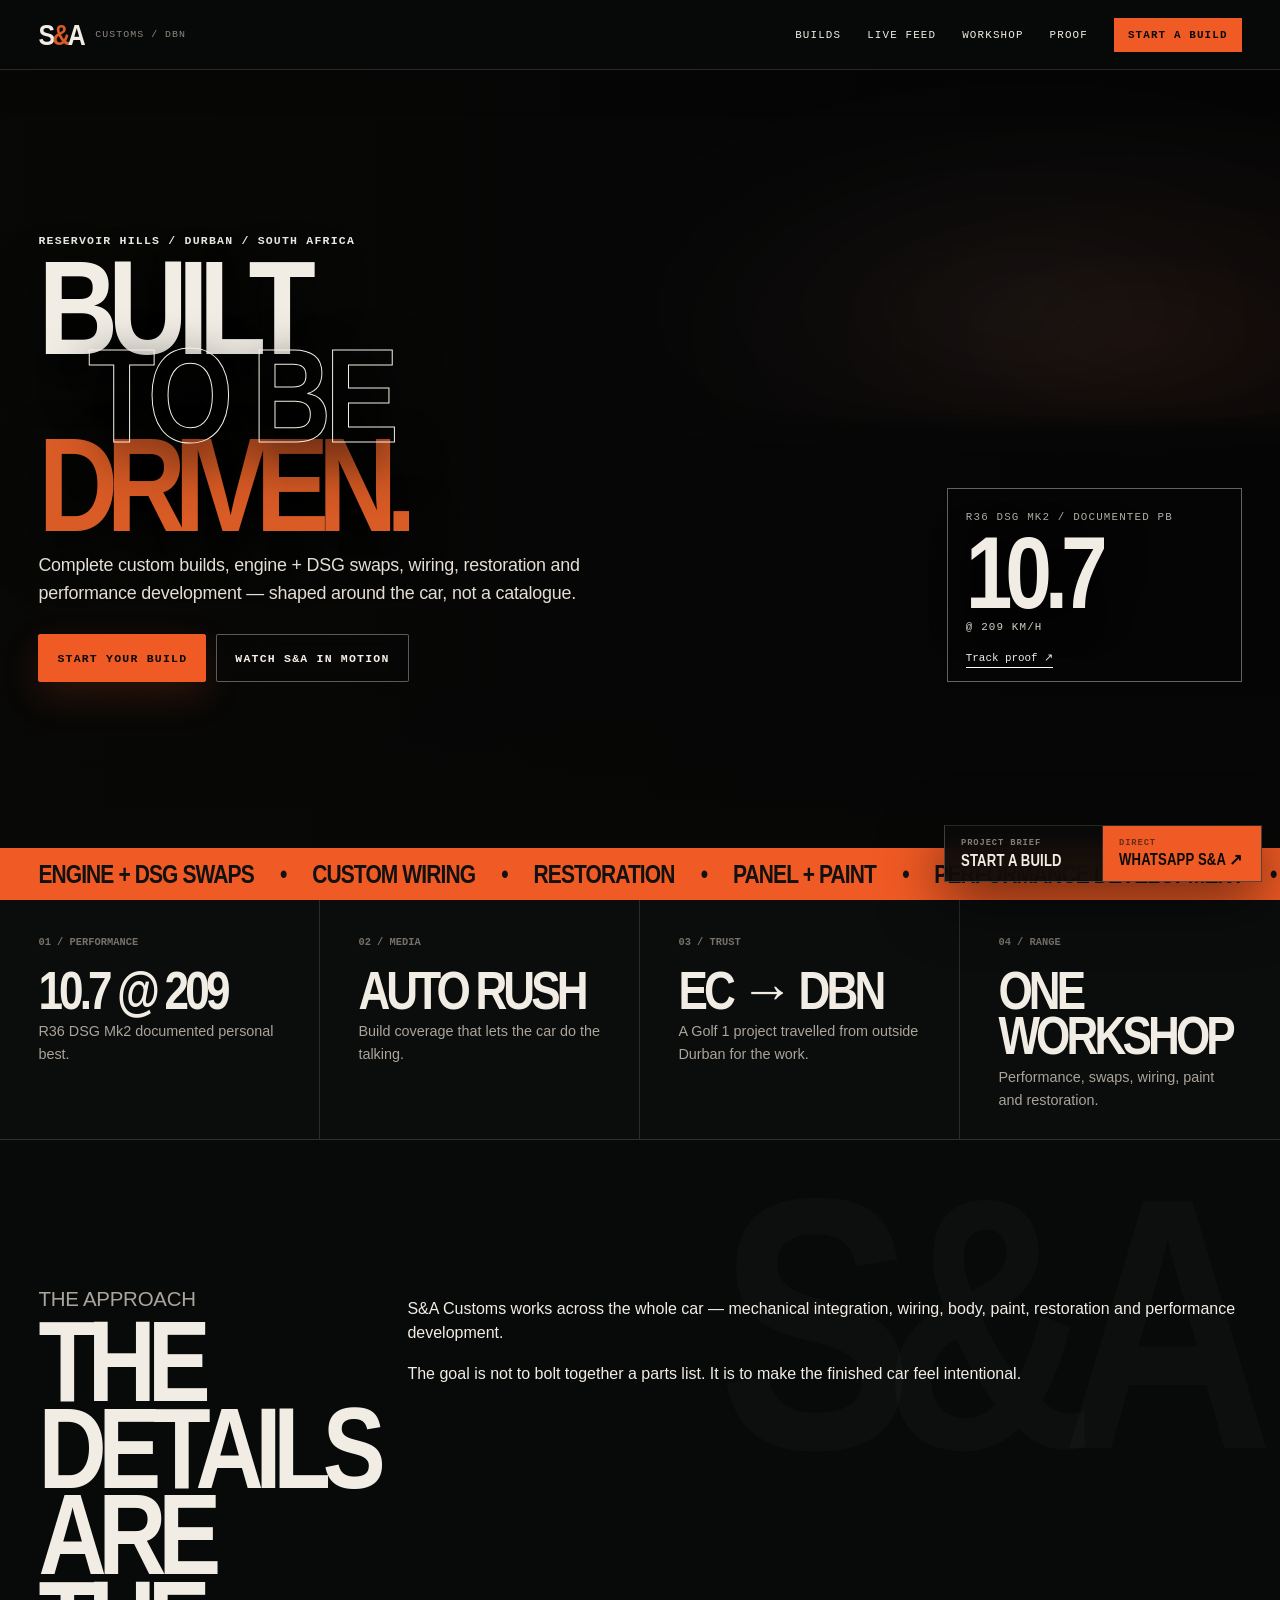
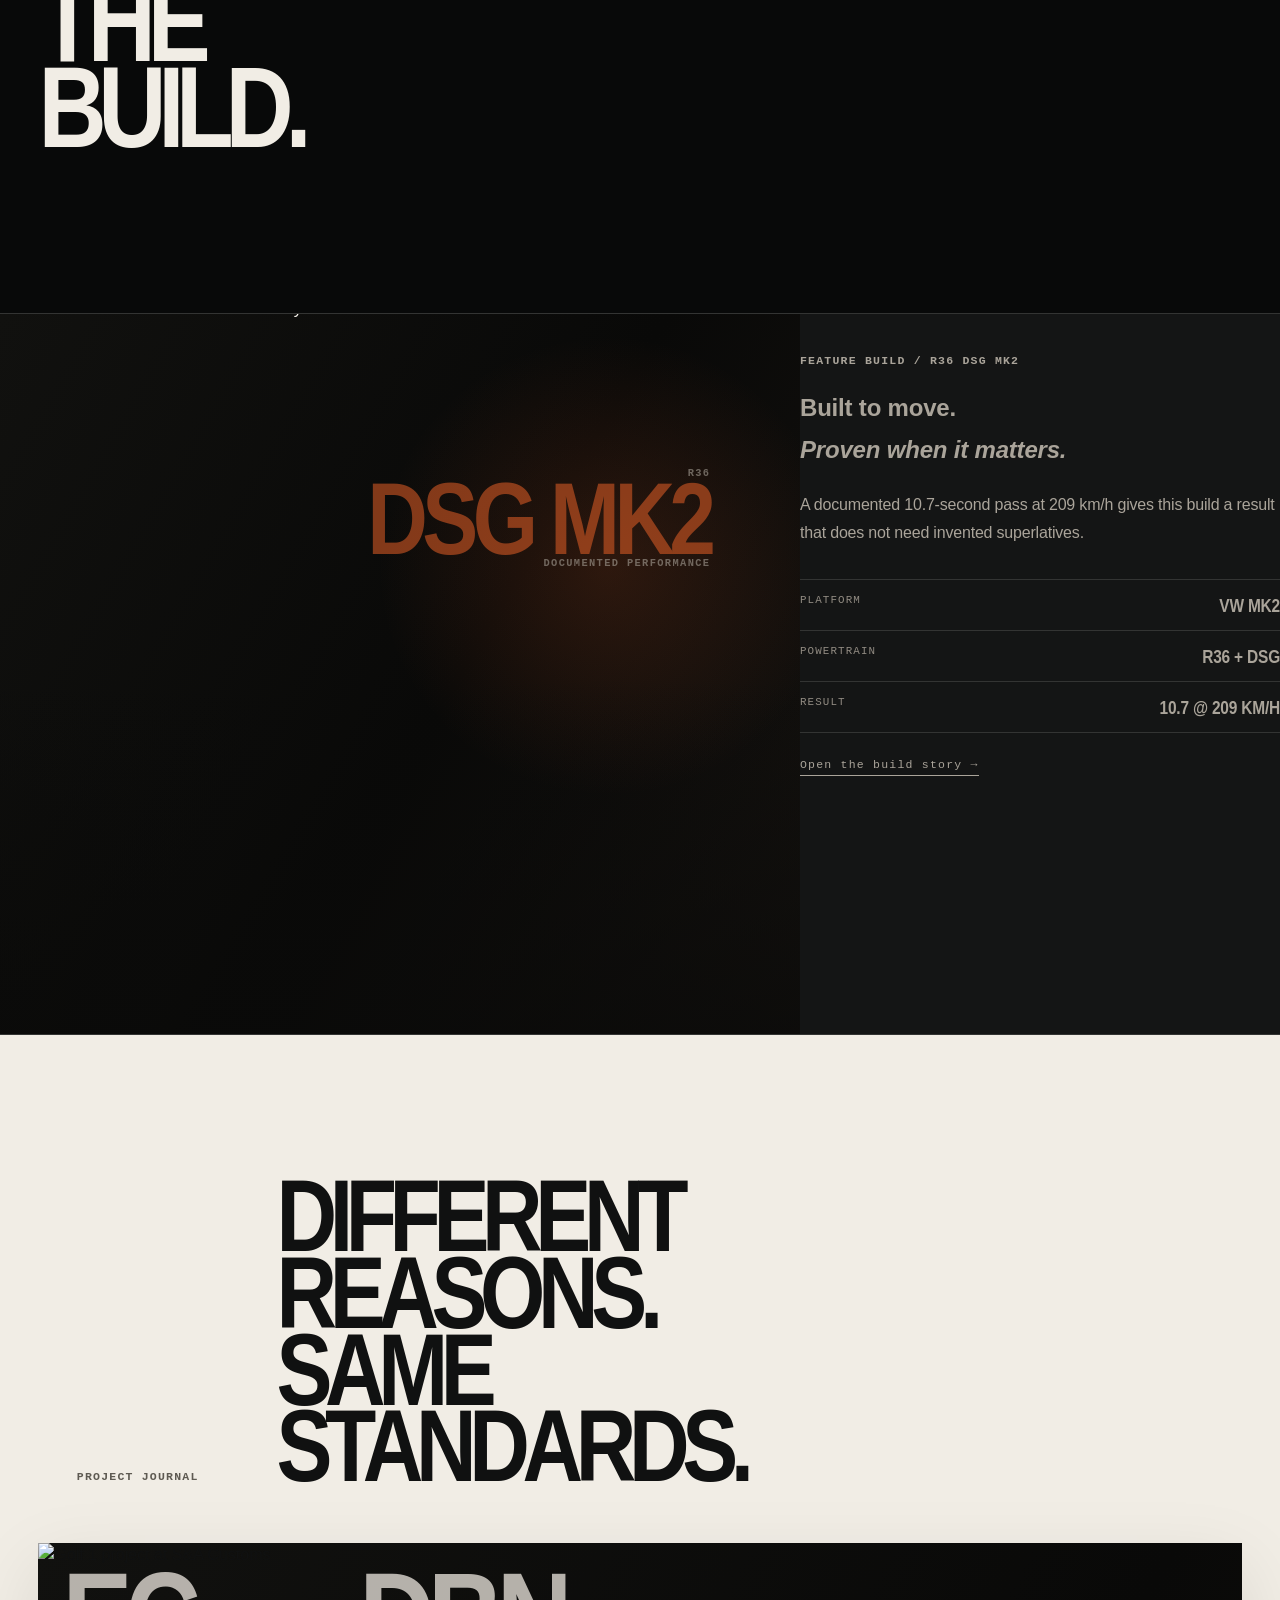
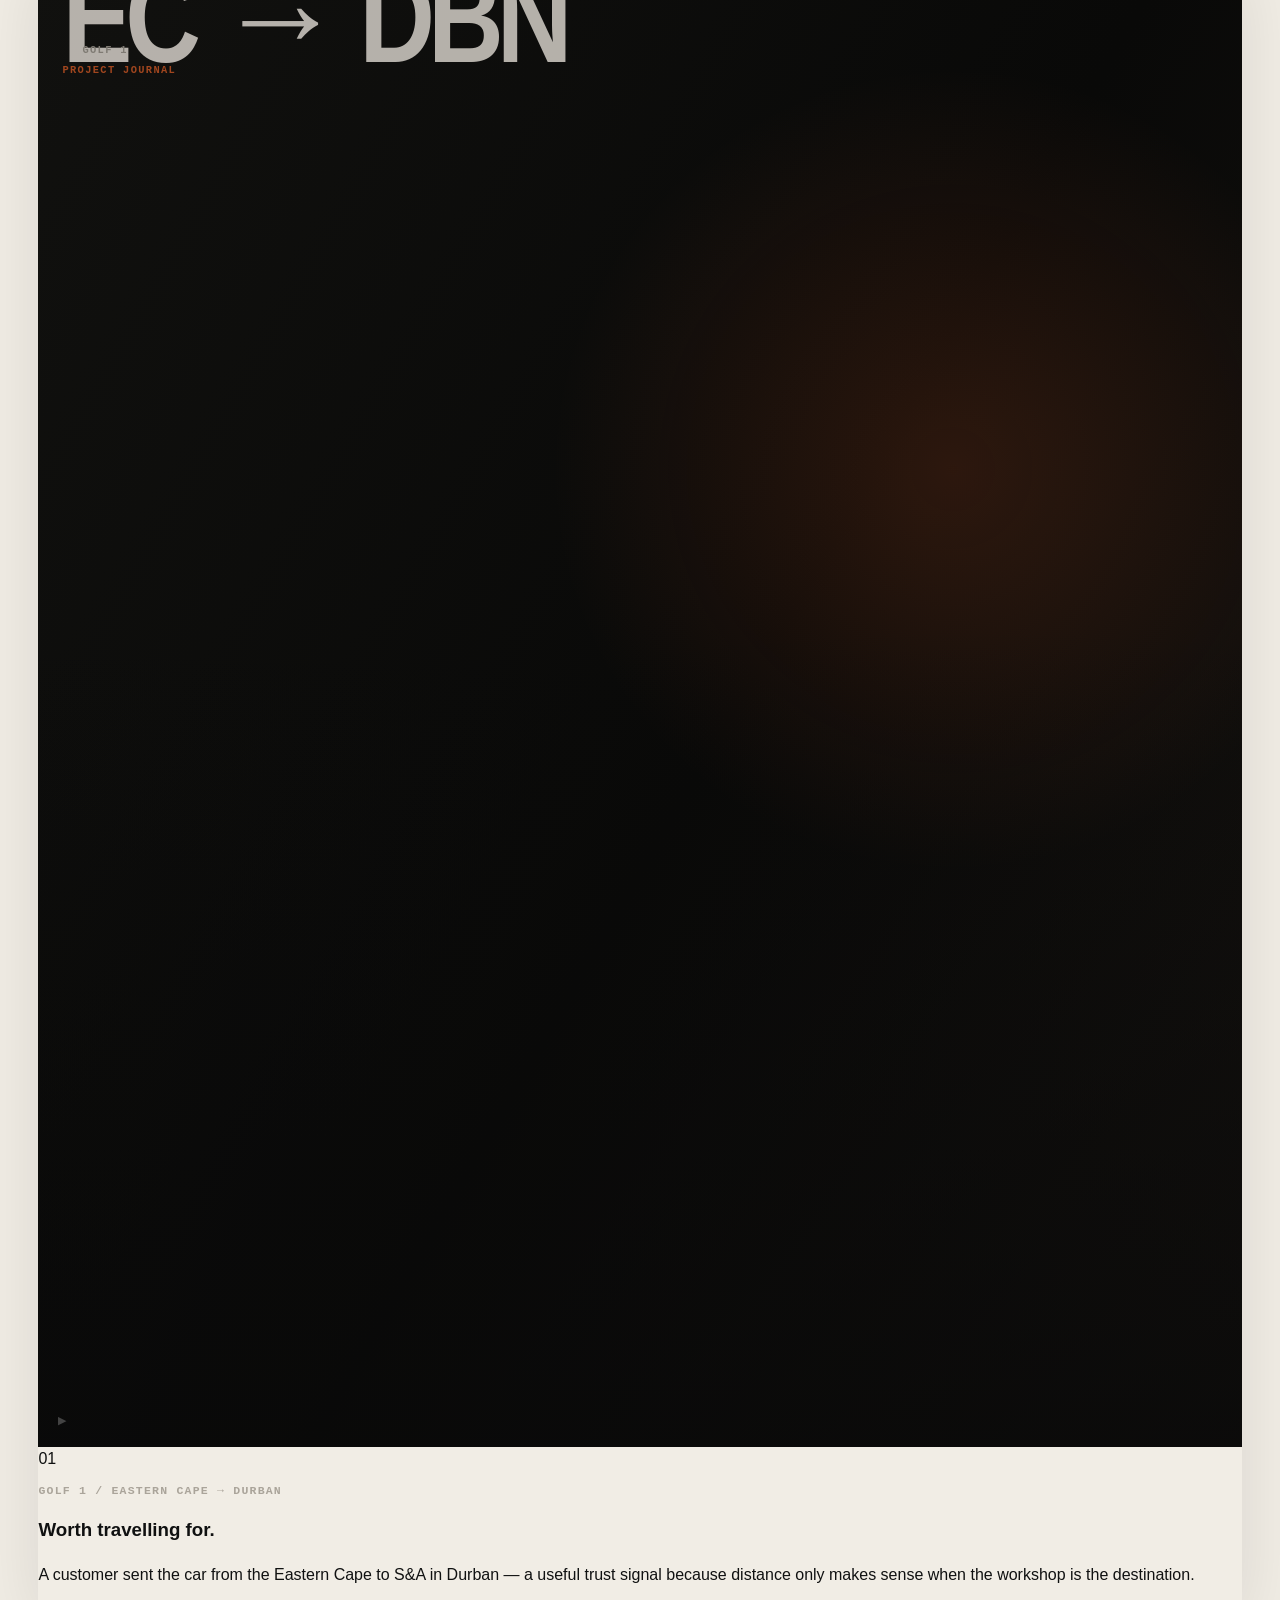
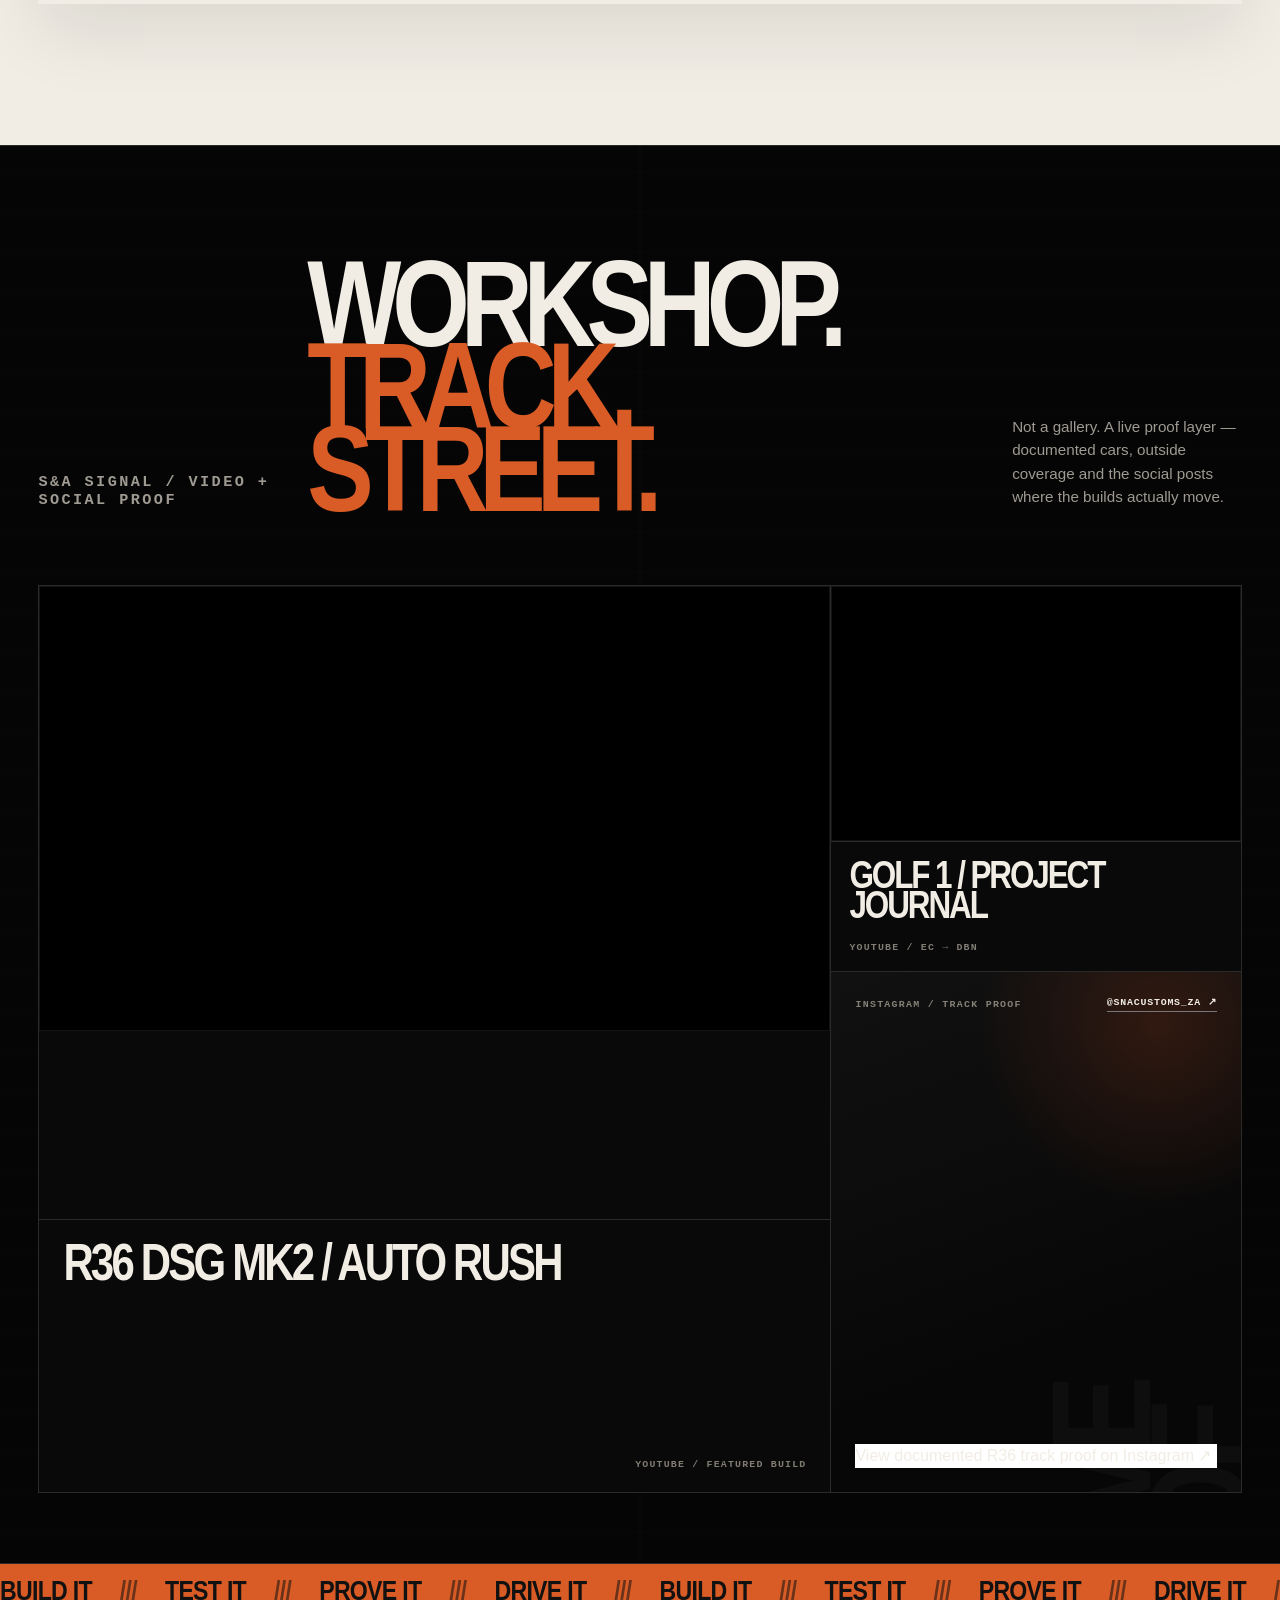
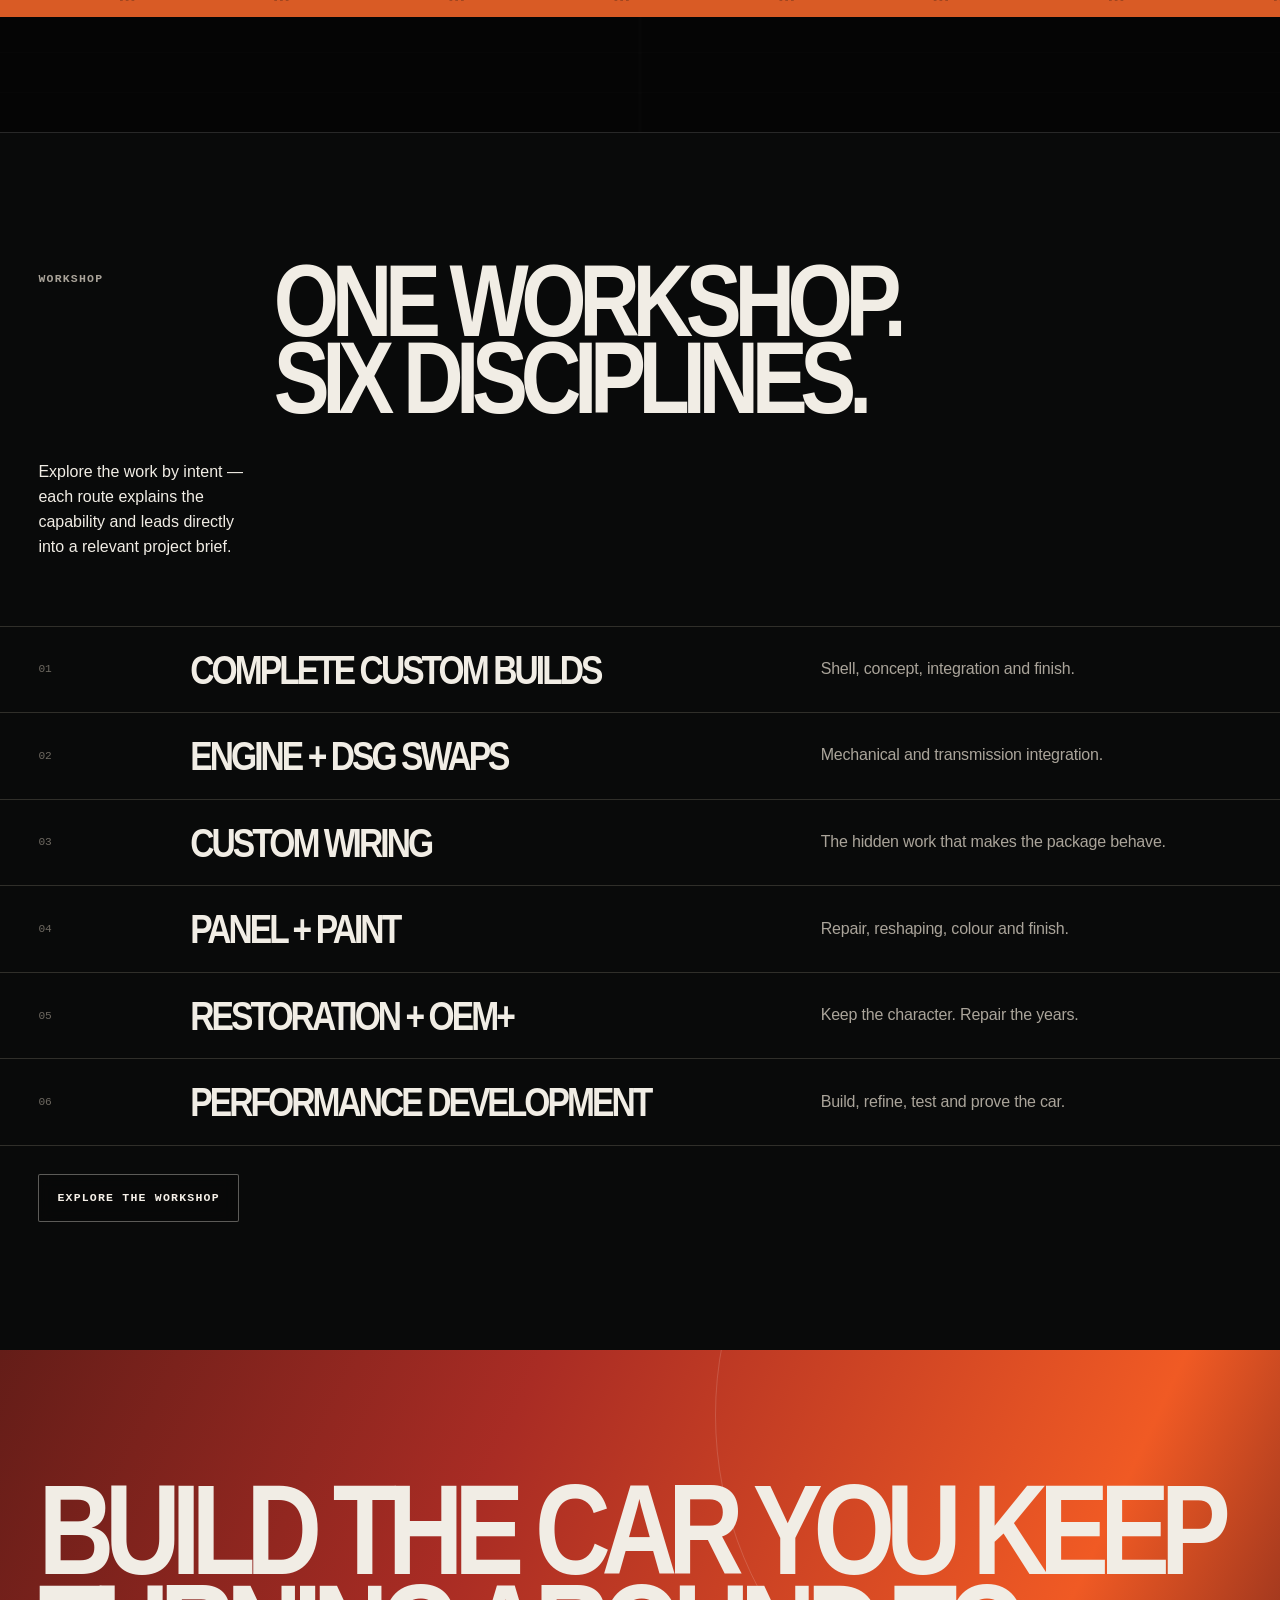
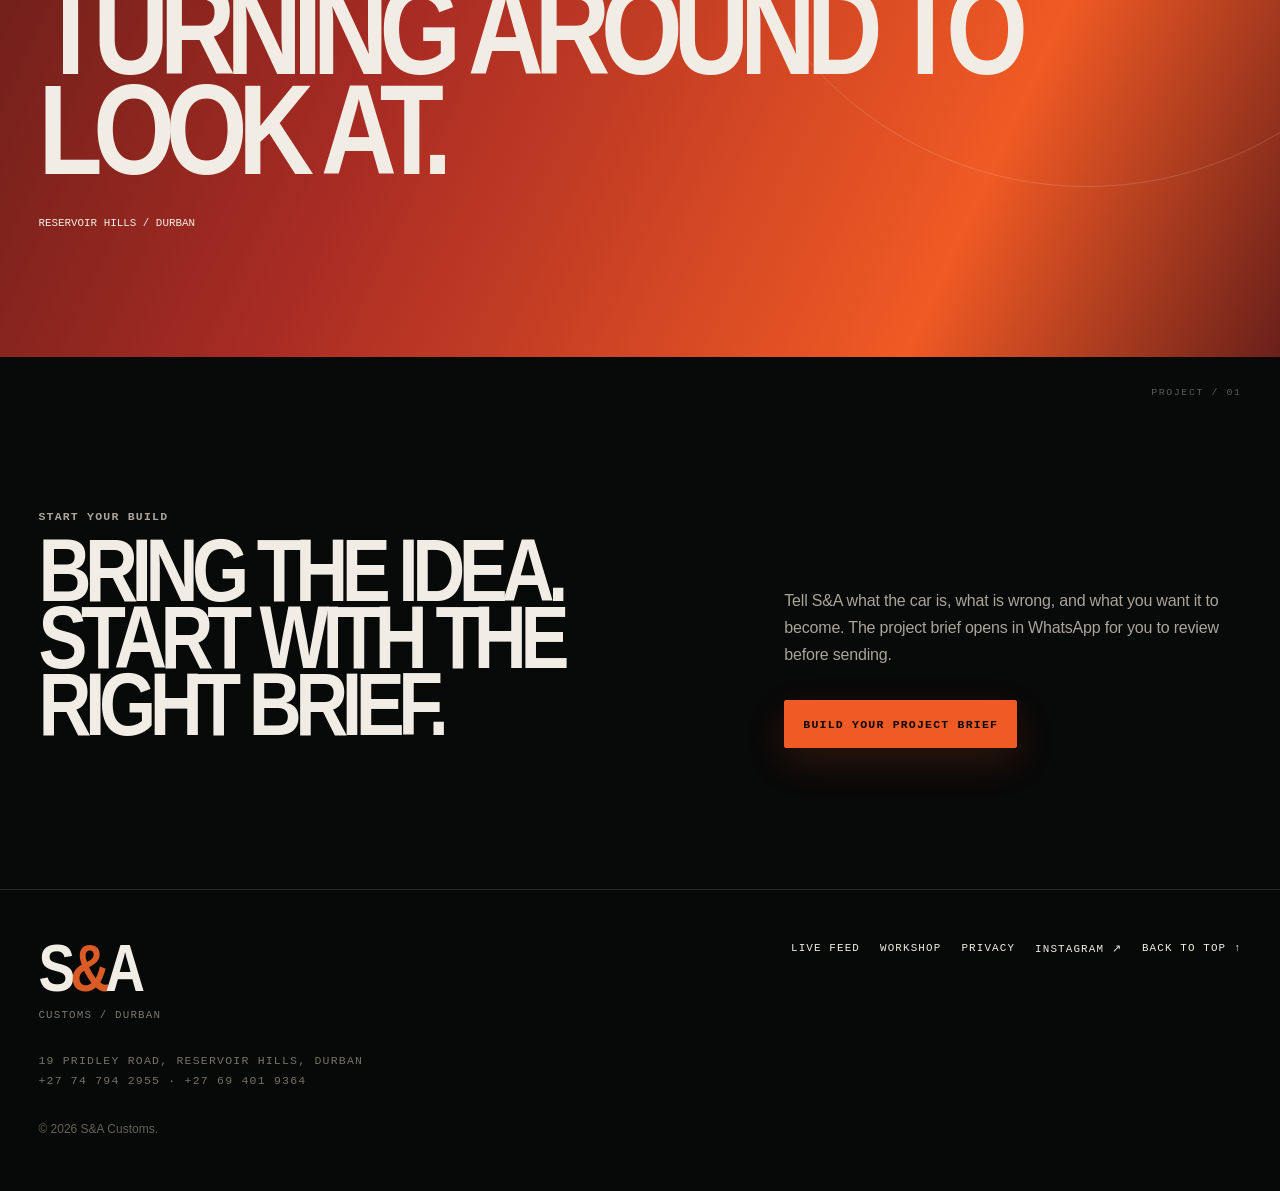
==== commit 7422c3fc: "Transform homepage with live S&A video and social signal wall" ====
--- a/index.html
+++ b/index.html
@@ -9,25 +9,61 @@
   <meta name="description" content="S&A Customs in Reservoir Hills, Durban — complete custom builds, engine and DSG swaps, custom wiring, restoration, panel and paint, and performance development.">
   <link rel="canonical" href="https://sashin1-netizen.github.io/sna-customs-website/">
   <meta property="og:type" content="website"><meta property="og:title" content="S&A Customs — Built in Durban"><meta property="og:description" content="Complete custom builds, swaps, wiring, restoration, panel and paint, and performance development from Reservoir Hills, Durban."><meta property="og:url" content="https://sashin1-netizen.github.io/sna-customs-website/"><meta property="og:image" content="https://img.youtube.com/vi/C-q4s1PIGtU/hqdefault.jpg"><meta name="twitter:card" content="summary_large_image">
-  <meta http-equiv="Content-Security-Policy" content="default-src 'self'; img-src 'self' https://img.youtube.com data:; media-src 'self' data:; style-src 'self'; script-src 'self' 'unsafe-inline'; frame-src https://www.youtube-nocookie.com; connect-src 'self'; font-src 'self'; object-src 'none'; base-uri 'self'; form-action 'self' https://wa.me; upgrade-insecure-requests">
-  <link rel="icon" href="assets/favicon.svg" type="image/svg+xml"><link rel="preconnect" href="https://img.youtube.com"><link rel="stylesheet" href="assets/site.css?v=client-1">
+  <meta http-equiv="Content-Security-Policy" content="default-src 'self'; img-src 'self' https://img.youtube.com https://www.instagram.com data:; media-src 'self' data:; style-src 'self' 'unsafe-inline'; script-src 'self' 'unsafe-inline' https://www.instagram.com; frame-src https://www.youtube-nocookie.com https://www.instagram.com; connect-src 'self' https://www.instagram.com; font-src 'self'; object-src 'none'; base-uri 'self'; form-action 'self' https://wa.me; upgrade-insecure-requests">
+  <link rel="icon" href="assets/favicon.svg" type="image/svg+xml">
+  <link rel="preconnect" href="https://img.youtube.com">
+  <link rel="preconnect" href="https://www.youtube-nocookie.com">
+  <link rel="stylesheet" href="assets/site.css?v=signal-1">
+  <link rel="stylesheet" href="assets/signal-wall.css?v=signal-1">
   <script type="application/ld+json">{"@context":"https://schema.org","@type":"AutoRepair","name":"S&A Customs","url":"https://sashin1-netizen.github.io/sna-customs-website/","telephone":"+27 74 794 2955","email":"info@snacustoms.co.za","address":{"@type":"PostalAddress","streetAddress":"19 Pridley Road","addressLocality":"Reservoir Hills","addressRegion":"KwaZulu-Natal","addressCountry":"ZA"},"areaServed":"Durban","sameAs":["https://www.instagram.com/snacustoms_za/"]}</script>
 </head>
 <body>
 <a class="skip-link" href="#main">Skip to content</a>
-<header class="site-header" data-header><a class="brand" href="#top" aria-label="S&A Customs home"><span class="brand-mark">S<span>&</span>A</span><span class="brand-sub">CUSTOMS / DBN</span></a><nav class="desktop-nav" aria-label="Primary"><a href="#builds">Builds</a><a href="workshop.html">Workshop</a><a href="#proof">Proof</a><a class="nav-cta" href="start-a-build.html">Start a build</a></nav><button class="menu-button" type="button" aria-expanded="false" aria-controls="mobile-nav" data-menu-button><span>Menu</span><i aria-hidden="true"></i></button><nav class="mobile-nav" id="mobile-nav" aria-label="Mobile primary" data-mobile-nav hidden><a href="#builds">Builds</a><a href="workshop.html">Workshop</a><a href="#proof">Proof</a><a href="start-a-build.html">Start a build</a></nav></header>
+<header class="site-header" data-header>
+  <a class="brand" href="#top" aria-label="S&A Customs home"><span class="brand-mark">S<span>&</span>A</span><span class="brand-sub">CUSTOMS / DBN</span></a>
+  <nav class="desktop-nav" aria-label="Primary"><a href="#builds">Builds</a><a href="#signal">Live feed</a><a href="workshop.html">Workshop</a><a href="#proof">Proof</a><a class="nav-cta" href="start-a-build.html">Start a build</a></nav>
+  <button class="menu-button" type="button" aria-expanded="false" aria-controls="mobile-nav" data-menu-button><span>Menu</span><i aria-hidden="true"></i></button>
+  <nav class="mobile-nav" id="mobile-nav" aria-label="Mobile primary" data-mobile-nav hidden><a href="#builds">Builds</a><a href="#signal">Live feed</a><a href="workshop.html">Workshop</a><a href="#proof">Proof</a><a href="start-a-build.html">Start a build</a></nav>
+</header>
 <main id="main">
-<section class="hero" id="top" aria-labelledby="hero-title"><div class="hero-media" aria-hidden="true"><video class="hero-burnout-video" autoplay muted loop playsinline preload="auto" poster="https://img.youtube.com/vi/C-q4s1PIGtU/hqdefault.jpg"><source media="(max-width: 820px)" src="assets/hero-mobile-hq.mp4?v=client-1" type="video/mp4"><source src="assets/hero-desktop-hq.mp4?v=client-1" type="video/mp4"></video><img src="https://img.youtube.com/vi/C-q4s1PIGtU/hqdefault.jpg" alt="" width="1280" height="720" fetchpriority="high" decoding="async"></div><div class="hero-overlay" aria-hidden="true"></div><div class="hero-grid"><div class="hero-copy"><p class="eyebrow">RESERVOIR HILLS / DURBAN / SOUTH AFRICA</p><h1 id="hero-title"><span>Built</span><em>to be</em><strong>driven.</strong></h1><p class="hero-intro">Complete custom builds, engine + DSG swaps, wiring, restoration and performance development — shaped around the car, not a catalogue.</p><div class="hero-actions"><a class="button button-primary" href="start-a-build.html">Start your build</a><a class="button button-ghost" href="#builds">See the work</a></div></div><aside class="hero-proof" aria-label="Documented R36 performance result"><span class="hero-proof-label">R36 DSG MK2 / DOCUMENTED PB</span><strong>10.7</strong><span class="hero-proof-speed">@ 209 KM/H</span><a href="https://www.instagram.com/reel/DWMsagJCOXC/" target="_blank" rel="noopener noreferrer">Track proof ↗</a></aside></div><div class="hero-ticker" aria-label="Workshop disciplines"><div class="ticker-track"><span>ENGINE + DSG SWAPS</span><i>•</i><span>CUSTOM WIRING</span><i>•</i><span>RESTORATION</span><i>•</i><span>PANEL + PAINT</span><i>•</i><span>PERFORMANCE DEVELOPMENT</span><i>•</i><span>COMPLETE CUSTOM BUILDS</span><i>•</i><span>ENGINE + DSG SWAPS</span></div></div></section>
+<section class="hero" id="top" aria-labelledby="hero-title"><div class="hero-media" aria-hidden="true"><video class="hero-burnout-video" autoplay muted loop playsinline preload="auto" poster="https://img.youtube.com/vi/C-q4s1PIGtU/hqdefault.jpg"><source media="(max-width: 820px)" src="assets/hero-mobile-hq.mp4?v=signal-1" type="video/mp4"><source src="assets/hero-desktop-hq.mp4?v=signal-1" type="video/mp4"></video><img src="https://img.youtube.com/vi/C-q4s1PIGtU/hqdefault.jpg" alt="" width="1280" height="720" fetchpriority="high" decoding="async"></div><div class="hero-overlay" aria-hidden="true"></div><div class="hero-grid"><div class="hero-copy"><p class="eyebrow">RESERVOIR HILLS / DURBAN / SOUTH AFRICA</p><h1 id="hero-title"><span>Built</span><em>to be</em><strong>driven.</strong></h1><p class="hero-intro">Complete custom builds, engine + DSG swaps, wiring, restoration and performance development — shaped around the car, not a catalogue.</p><div class="hero-actions"><a class="button button-primary" href="start-a-build.html">Start your build</a><a class="button button-ghost" href="#signal">Watch S&A in motion</a></div></div><aside class="hero-proof" aria-label="Documented R36 performance result"><span class="hero-proof-label">R36 DSG MK2 / DOCUMENTED PB</span><strong>10.7</strong><span class="hero-proof-speed">@ 209 KM/H</span><a href="https://www.instagram.com/reel/DWMsagJCOXC/" target="_blank" rel="noopener noreferrer">Track proof ↗</a></aside></div><div class="hero-ticker" aria-label="Workshop disciplines"><div class="ticker-track"><span>ENGINE + DSG SWAPS</span><i>•</i><span>CUSTOM WIRING</span><i>•</i><span>RESTORATION</span><i>•</i><span>PANEL + PAINT</span><i>•</i><span>PERFORMANCE DEVELOPMENT</span><i>•</i><span>COMPLETE CUSTOM BUILDS</span><i>•</i><span>ENGINE + DSG SWAPS</span></div></div></section>
 <section class="proof-rail" id="proof" aria-label="Proof points"><article><span>01 / PERFORMANCE</span><strong>10.7 @ 209</strong><p>R36 DSG Mk2 documented personal best.</p></article><article><span>02 / MEDIA</span><strong>AUTO RUSH</strong><p>Build coverage that lets the car do the talking.</p></article><article><span>03 / TRUST</span><strong>EC → DBN</strong><p>A Golf 1 project travelled from outside Durban for the work.</p></article><article><span>04 / RANGE</span><strong>ONE WORKSHOP</strong><p>Performance, swaps, wiring, paint and restoration.</p></article></section>
 <section class="manifesto section-shell"><div class="manifesto-copy"><p class="section-kicker">THE APPROACH</p><h2>The details<br>are the build.</h2></div><div class="manifesto-body"><p>S&A Customs works across the whole car — mechanical integration, wiring, body, paint, restoration and performance development.</p><p>The goal is not to bolt together a parts list. It is to make the finished car feel intentional.</p></div></section>
 <section class="feature-build" id="builds" aria-labelledby="r36-title"><div class="feature-visual" data-media-frame="r36-feature"><div class="media-fallback media-fallback-r36"><span>R36</span><b>DSG MK2</b><em>DOCUMENTED PERFORMANCE</em></div><img src="https://img.youtube.com/vi/C-q4s1PIGtU/maxresdefault.jpg" data-media-image data-fallback-src="https://img.youtube.com/vi/C-q4s1PIGtU/hqdefault.jpg" alt="S&A Customs R36 DSG Mk2 featured by Auto Rush" loading="lazy" decoding="async"><button class="video-trigger" type="button" data-video-id="C-q4s1PIGtU" aria-label="Play Auto Rush feature"><span>▶</span> Play feature</button></div><div class="feature-copy"><p class="section-kicker">FEATURE BUILD / R36 DSG MK2</p><h2 id="r36-title">Built to move.<br><em>Proven when it matters.</em></h2><p>A documented 10.7-second pass at 209 km/h gives this build a result that does not need invented superlatives.</p><dl><div><dt>Platform</dt><dd>VW Mk2</dd></div><div><dt>Powertrain</dt><dd>R36 + DSG</dd></div><div><dt>Result</dt><dd>10.7 @ 209 km/h</dd></div></dl><a class="text-link" href="builds/r36-dsg-mk2.html">Open the build story →</a></div></section>
 <section class="project-journal section-shell"><div class="journal-head"><p class="section-kicker">PROJECT JOURNAL</p><h2>Different reasons.<br>Same standards.</h2></div><article class="project-card project-card-wide"><div class="project-poster" data-media-frame="golf1"><div class="media-fallback media-fallback-golf"><span>GOLF 1</span><b>EC → DBN</b><em>PROJECT JOURNAL</em></div><img src="https://img.youtube.com/vi/VcQQTlrHLhE/maxresdefault.jpg" data-media-image data-fallback-src="https://img.youtube.com/vi/VcQQTlrHLhE/hqdefault.jpg" alt="Golf 1 project at S&A Customs" loading="lazy" decoding="async"><button class="video-trigger" type="button" data-video-id="VcQQTlrHLhE"><span>▶</span> Watch project</button></div><div class="project-copy"><span class="project-index">01</span><p class="section-kicker">GOLF 1 / EASTERN CAPE → DURBAN</p><h3>Worth travelling for.</h3><p>A customer sent the car from the Eastern Cape to S&A in Durban — a useful trust signal because distance only makes sense when the workshop is the destination.</p></div></article></section>
+<section class="signal-wall" id="signal" aria-labelledby="signal-title">
+  <div class="signal-shell">
+    <div class="signal-head">
+      <p class="signal-label">S&A SIGNAL / VIDEO + SOCIAL PROOF</p>
+      <h2 id="signal-title">Workshop.<span>Track. Street.</span></h2>
+      <p>Not a gallery. A live proof layer — documented cars, outside coverage and the social posts where the builds actually move.</p>
+    </div>
+    <div class="signal-grid">
+      <article class="signal-main">
+        <div class="signal-video"><iframe src="https://www.youtube-nocookie.com/embed/C-q4s1PIGtU?rel=0&modestbranding=1" title="S&A Customs R36 DSG Mk2 Auto Rush feature" loading="lazy" allow="accelerometer; autoplay; clipboard-write; encrypted-media; gyroscope; picture-in-picture; web-share" allowfullscreen></iframe></div>
+        <div class="signal-meta"><strong>R36 DSG MK2 / AUTO RUSH</strong><span>YOUTUBE / FEATURED BUILD</span></div>
+      </article>
+      <div class="signal-side">
+        <article class="signal-secondary">
+          <div class="signal-video"><iframe src="https://www.youtube-nocookie.com/embed/VcQQTlrHLhE?rel=0&modestbranding=1" title="S&A Customs Golf 1 project" loading="lazy" allow="accelerometer; autoplay; clipboard-write; encrypted-media; gyroscope; picture-in-picture; web-share" allowfullscreen></iframe></div>
+          <div class="signal-meta"><strong>GOLF 1 / PROJECT JOURNAL</strong><span>YOUTUBE / EC → DBN</span></div>
+        </article>
+        <article class="signal-instagram">
+          <div class="signal-instagram-header"><span>INSTAGRAM / TRACK PROOF</span><a href="https://www.instagram.com/snacustoms_za/" target="_blank" rel="noopener noreferrer">@snacustoms_za ↗</a></div>
+          <blockquote class="instagram-media" data-instgrm-permalink="https://www.instagram.com/reel/DWMsagJCOXC/" data-instgrm-version="14"><a href="https://www.instagram.com/reel/DWMsagJCOXC/" target="_blank" rel="noopener noreferrer">View documented R36 track proof on Instagram ↗</a></blockquote>
+        </article>
+      </div>
+    </div>
+  </div>
+  <div class="signal-strip" aria-hidden="true"><div class="signal-strip-track"><span>BUILD IT</span><i>///</i><span>TEST IT</span><i>///</i><span>PROVE IT</span><i>///</i><span>DRIVE IT</span><i>///</i><span>BUILD IT</span><i>///</i><span>TEST IT</span><i>///</i><span>PROVE IT</span><i>///</i><span>DRIVE IT</span><i>///</i></div></div>
+</section>
 <section class="workshop-preview" aria-labelledby="workshop-title"><div class="section-shell workshop-preview-head"><p class="section-kicker">WORKSHOP</p><h2 id="workshop-title">One workshop.<br>Six disciplines.</h2><p>Explore the work by intent — each route explains the capability and leads directly into a relevant project brief.</p></div><div class="workshop-list"><article><span>01</span><h3><a href="services/complete-custom-builds.html">Complete custom builds</a></h3><p>Shell, concept, integration and finish.</p></article><article><span>02</span><h3><a href="services/engine-dsg-swaps.html">Engine + DSG swaps</a></h3><p>Mechanical and transmission integration.</p></article><article><span>03</span><h3><a href="services/custom-wiring.html">Custom wiring</a></h3><p>The hidden work that makes the package behave.</p></article><article><span>04</span><h3><a href="services/restoration-panel-paint.html">Panel + paint</a></h3><p>Repair, reshaping, colour and finish.</p></article><article><span>05</span><h3><a href="services/restoration-panel-paint.html">Restoration + OEM+</a></h3><p>Keep the character. Repair the years.</p></article><article><span>06</span><h3><a href="services/performance-development.html">Performance development</a></h3><p>Build, refine, test and prove the car.</p></article></div><div class="section-shell workshop-preview-cta"><a class="button button-ghost" href="workshop.html">Explore the workshop</a></div></section>
 <section class="culture-band" aria-label="S&A Customs philosophy"><p>Build the car you keep turning around to look at.</p><span>RESERVOIR HILLS / DURBAN</span></section>
 <section class="start-preview section-shell" aria-labelledby="start-title"><div><p class="section-kicker">START YOUR BUILD</p><h2 id="start-title">Bring the idea.<br>Start with the right brief.</h2></div><div class="start-preview-side"><p>Tell S&A what the car is, what is wrong, and what you want it to become. The project brief opens in WhatsApp for you to review before sending.</p><a class="button button-primary" href="start-a-build.html">Build your project brief</a></div></section>
 </main>
-<footer class="site-footer"><div class="footer-brand"><strong>S<span>&</span>A</strong><p>Customs / Durban</p></div><nav aria-label="Footer"><a href="workshop.html">Workshop</a><a href="privacy.html">Privacy</a><a href="https://www.instagram.com/snacustoms_za/" target="_blank" rel="noopener noreferrer">Instagram ↗</a><a href="#top">Back to top ↑</a></nav><address>19 Pridley Road, Reservoir Hills, Durban<br><a href="tel:+27747942955">+27 74 794 2955</a> · <a href="tel:+27694019364">+27 69 401 9364</a></address><p class="footer-meta">© <span data-year></span> S&A Customs.</p></footer>
+<footer class="site-footer"><div class="footer-brand"><strong>S<span>&</span>A</strong><p>Customs / Durban</p></div><nav aria-label="Footer"><a href="#signal">Live feed</a><a href="workshop.html">Workshop</a><a href="privacy.html">Privacy</a><a href="https://www.instagram.com/snacustoms_za/" target="_blank" rel="noopener noreferrer">Instagram ↗</a><a href="#top">Back to top ↑</a></nav><address>19 Pridley Road, Reservoir Hills, Durban<br><a href="tel:+27747942955">+27 74 794 2955</a> · <a href="tel:+27694019364">+27 69 401 9364</a></address><p class="footer-meta">© <span data-year></span> S&A Customs.</p></footer>
 <nav class="conversion-dock" aria-label="Quick contact"><a href="start-a-build.html"><span>Project brief</span><strong>Start a build</strong></a><a href="https://wa.me/27747942955?text=Hi%20S%26A%20Customs%2C%20I%20want%20to%20discuss%20a%20build." target="_blank" rel="noopener noreferrer"><span>Direct</span><strong>WhatsApp S&A ↗</strong></a></nav>
 <dialog class="video-dialog" data-video-dialog aria-labelledby="video-title"><div class="video-dialog-bar"><strong id="video-title">S&A Customs / Auto Rush</strong><button type="button" data-video-close aria-label="Close video">Close</button></div><div class="video-slot" data-video-slot></div></dialog>
-<script src="assets/site.js?v=client-1" defer></script>
+<script async src="https://www.instagram.com/embed.js"></script>
+<script src="assets/site.js?v=signal-1" defer></script>
 </body></html>
--- a/assets/signal-wall.css
+++ b/assets/signal-wall.css
@@ -0,0 +1,5 @@
+/* S&A SIGNAL WALL — workshop x motorsport publication x live archive */
+.signal-wall{position:relative;overflow:hidden;background:#050505;color:#f1ede5;border-block:1px solid #282828;padding:clamp(72px,9vw,140px) 0}.signal-wall:before{content:"";position:absolute;inset:0;pointer-events:none;background:linear-gradient(90deg,transparent 0 49.8%,#ffffff08 50%,transparent 50.2%),repeating-linear-gradient(0deg,transparent 0 38px,#ffffff05 39px,#ffffff05 40px);opacity:.45}.signal-shell{position:relative;z-index:1;width:min(100%,1440px);margin:auto;padding-inline:var(--g)}.signal-head{display:grid;grid-template-columns:.42fr 1.18fr .4fr;gap:28px;align-items:end;margin-bottom:clamp(42px,6vw,76px)}.signal-label{font:700 .7rem var(--mono);letter-spacing:.16em;text-transform:uppercase;color:#817c74}.signal-head h2{margin:0;font:900 clamp(4.8rem,9.5vw,10.5rem)/.68 var(--display);letter-spacing:-.075em;text-transform:uppercase}.signal-head h2 span{display:block;color:var(--orange)}.signal-head p{margin:0;color:#9f9a92;max-width:34ch;font-size:.95rem}.signal-grid{display:grid;grid-template-columns:1.45fr .75fr;gap:1px;background:#2b2b2a;border:1px solid #2b2b2a}.signal-main,.signal-side{background:#090909}.signal-main{display:grid;grid-template-rows:auto auto}.signal-video{position:relative;aspect-ratio:16/9;background:#000;overflow:hidden}.signal-video iframe{width:100%;height:100%;border:0;display:block}.signal-video:after{content:"";position:absolute;inset:0;pointer-events:none;box-shadow:inset 0 0 0 1px #ffffff12}.signal-meta{display:grid;grid-template-columns:1fr auto;gap:22px;padding:22px 24px;border-top:1px solid #2b2b2a}.signal-meta strong{font:900 clamp(2.1rem,4vw,4.5rem)/.78 var(--display);letter-spacing:-.055em;text-transform:uppercase}.signal-meta span{align-self:end;font:700 .62rem var(--mono);letter-spacing:.12em;color:#817c74;text-transform:uppercase}.signal-side{display:grid;grid-template-rows:auto 1fr}.signal-secondary{border-bottom:1px solid #2b2b2a}.signal-secondary .signal-video{aspect-ratio:16/10}.signal-secondary .signal-meta{grid-template-columns:1fr;padding:18px}.signal-secondary .signal-meta strong{font-size:clamp(1.8rem,3vw,3rem)}.signal-instagram{position:relative;min-height:520px;padding:24px;display:flex;flex-direction:column;justify-content:space-between;overflow:hidden;background:radial-gradient(circle at 80% 10%,#f05a2428 0,transparent 32%),linear-gradient(160deg,#111 0,#070707 70%)}.signal-instagram:before{content:"IG / LIVE PROOF";position:absolute;right:-.05em;bottom:.03em;font:900 clamp(6rem,11vw,12rem)/.7 var(--display);letter-spacing:-.07em;color:#ffffff08;transform:rotate(-90deg) translateX(32%);transform-origin:right bottom;pointer-events:none}.signal-instagram-header{position:relative;z-index:2;display:flex;justify-content:space-between;gap:16px;align-items:center}.signal-instagram-header span{font:700 .62rem var(--mono);letter-spacing:.13em;text-transform:uppercase;color:#858078}.signal-instagram-header a{font:800 .62rem var(--mono);letter-spacing:.08em;text-transform:uppercase;border-bottom:1px solid #777;padding-bottom:3px}.signal-instagram .instagram-media{position:relative!important;z-index:2!important;width:100%!important;min-width:0!important;margin:18px 0 0!important;background:#fff!important;border:0!important;border-radius:0!important;box-shadow:none!important}.signal-strip{position:relative;z-index:1;overflow:hidden;border-top:1px solid #2b2b2a;margin-top:clamp(40px,6vw,70px);background:var(--orange);color:#111}.signal-strip-track{display:flex;gap:28px;width:max-content;padding:12px 0;font:900 clamp(1.1rem,2.2vw,2rem)/1 var(--display);letter-spacing:-.025em;text-transform:uppercase;animation:signal-run 22s linear infinite}.signal-strip-track span{white-space:nowrap}.signal-strip-track i{font-style:normal;opacity:.55}@keyframes signal-run{to{transform:translateX(-50%)}}
+@media(max-width:1050px){.signal-head{grid-template-columns:1fr}.signal-head p{max-width:60ch}.signal-grid{grid-template-columns:1fr}.signal-side{grid-template-columns:1fr 1fr;grid-template-rows:auto}.signal-secondary{border-bottom:0;border-right:1px solid #2b2b2a}.signal-instagram{min-height:460px}}
+@media(max-width:720px){.signal-wall{padding-top:74px}.signal-head h2{font-size:clamp(4.2rem,20vw,7rem)}.signal-grid{margin-inline:calc(var(--g)*-1);border-left:0;border-right:0}.signal-side{grid-template-columns:1fr}.signal-secondary{border-right:0;border-bottom:1px solid #2b2b2a}.signal-meta{padding:18px var(--g)}.signal-meta strong{font-size:clamp(2rem,10vw,3.5rem)}.signal-instagram{min-height:520px;padding:18px var(--g)}.signal-strip-track{animation-duration:16s}}
+@media(prefers-reduced-motion:reduce){.signal-strip-track{animation:none}}
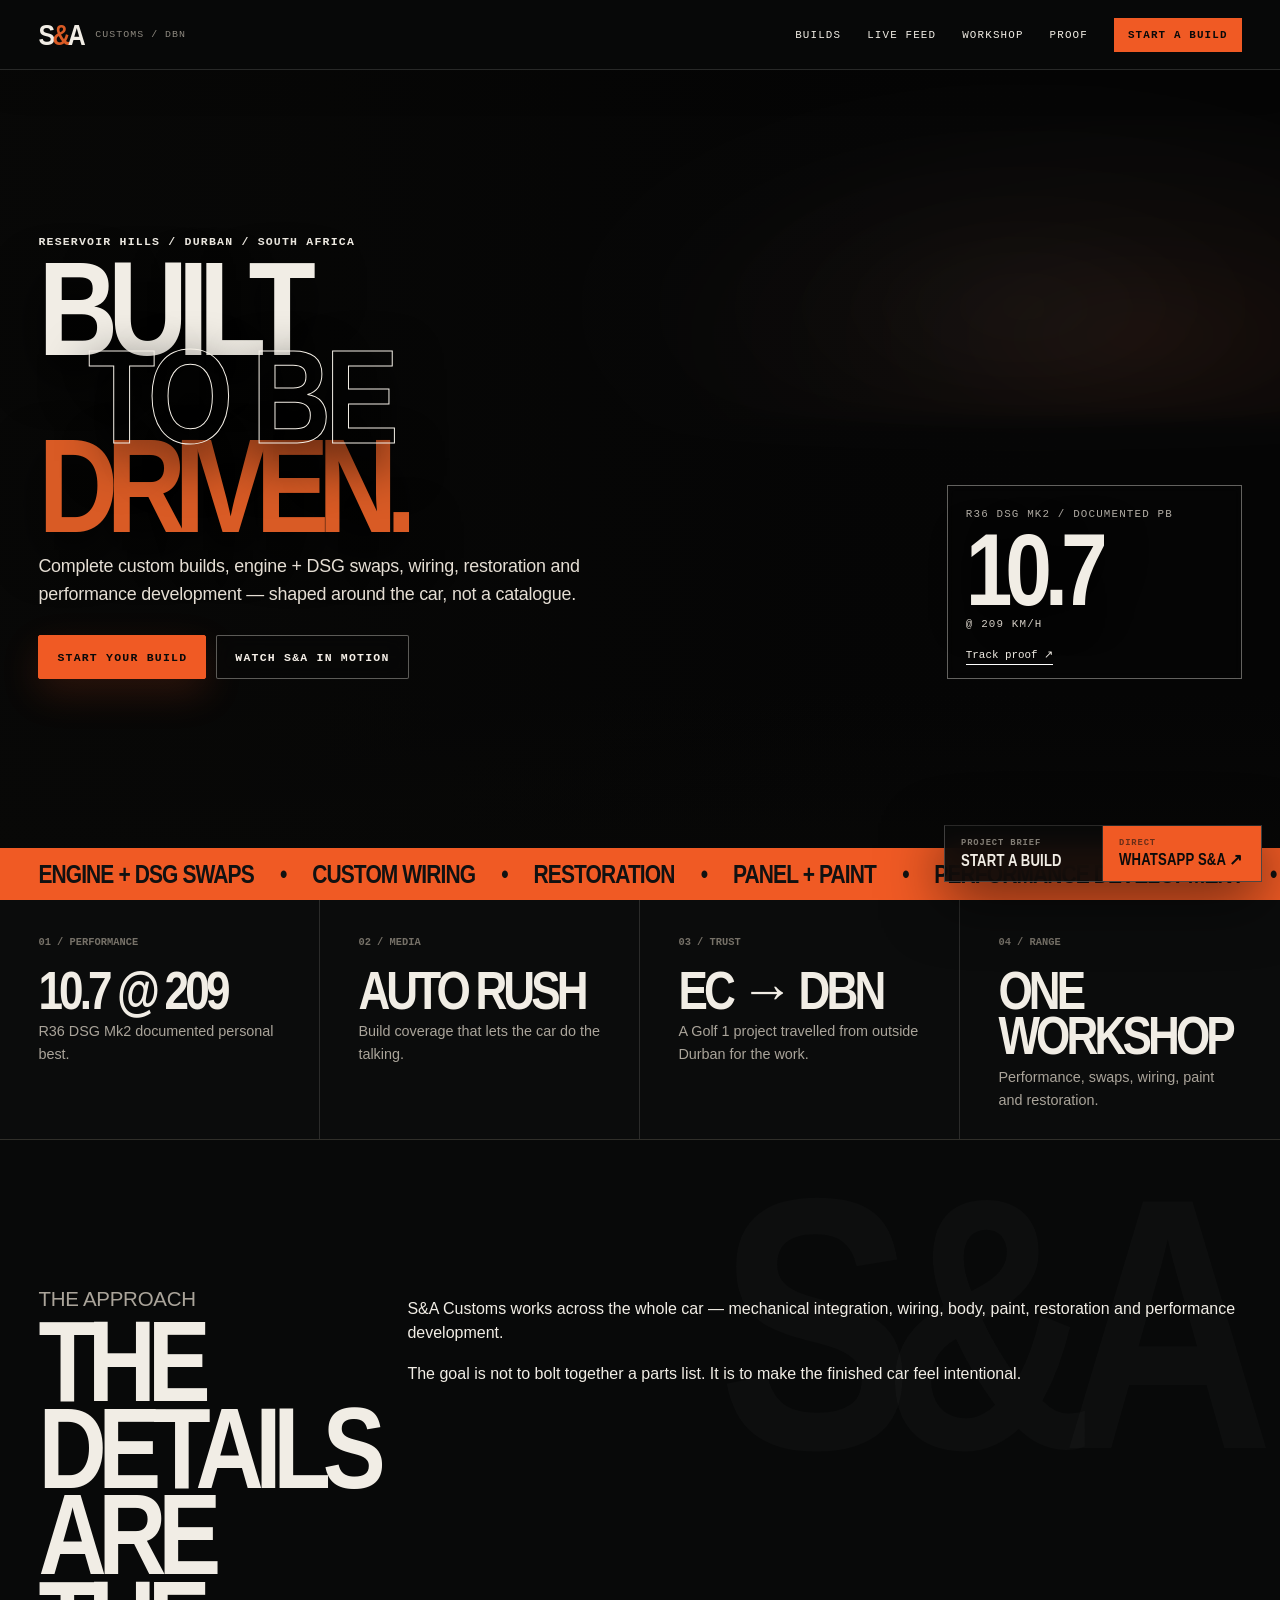
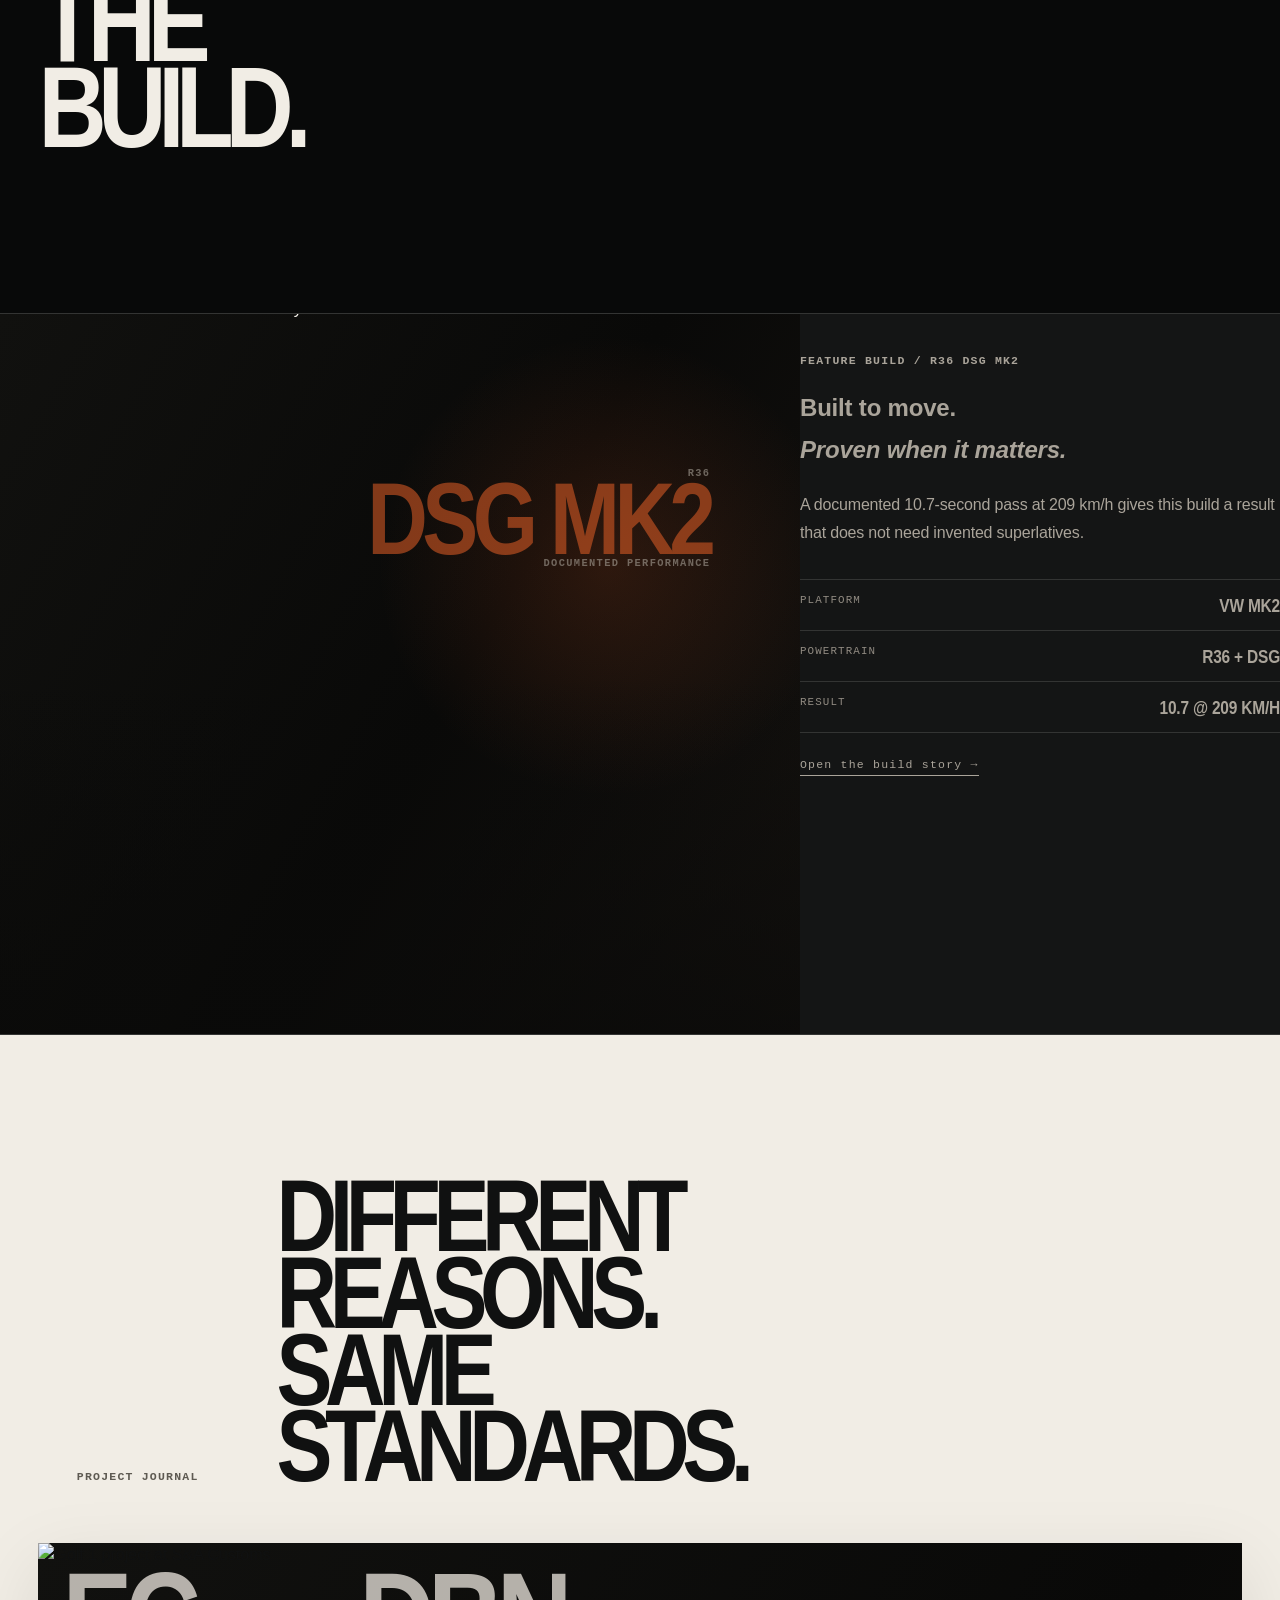
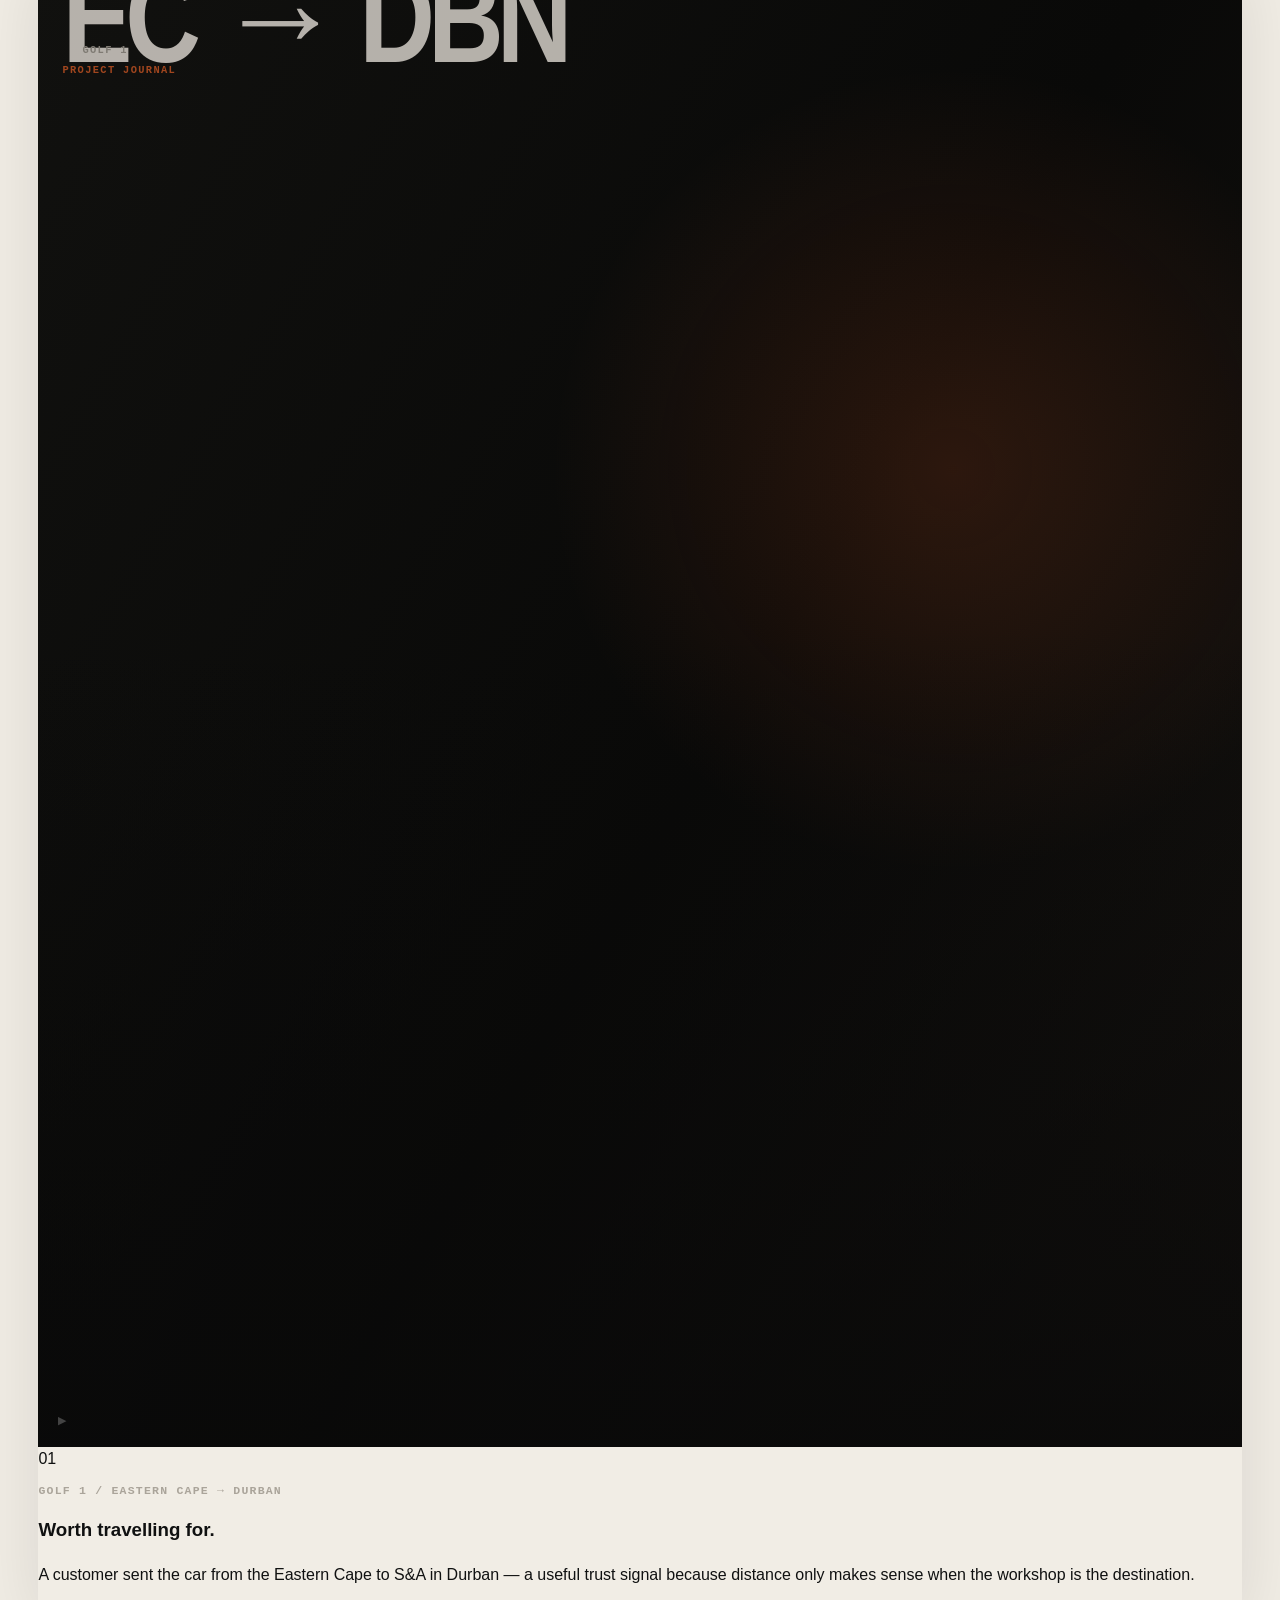
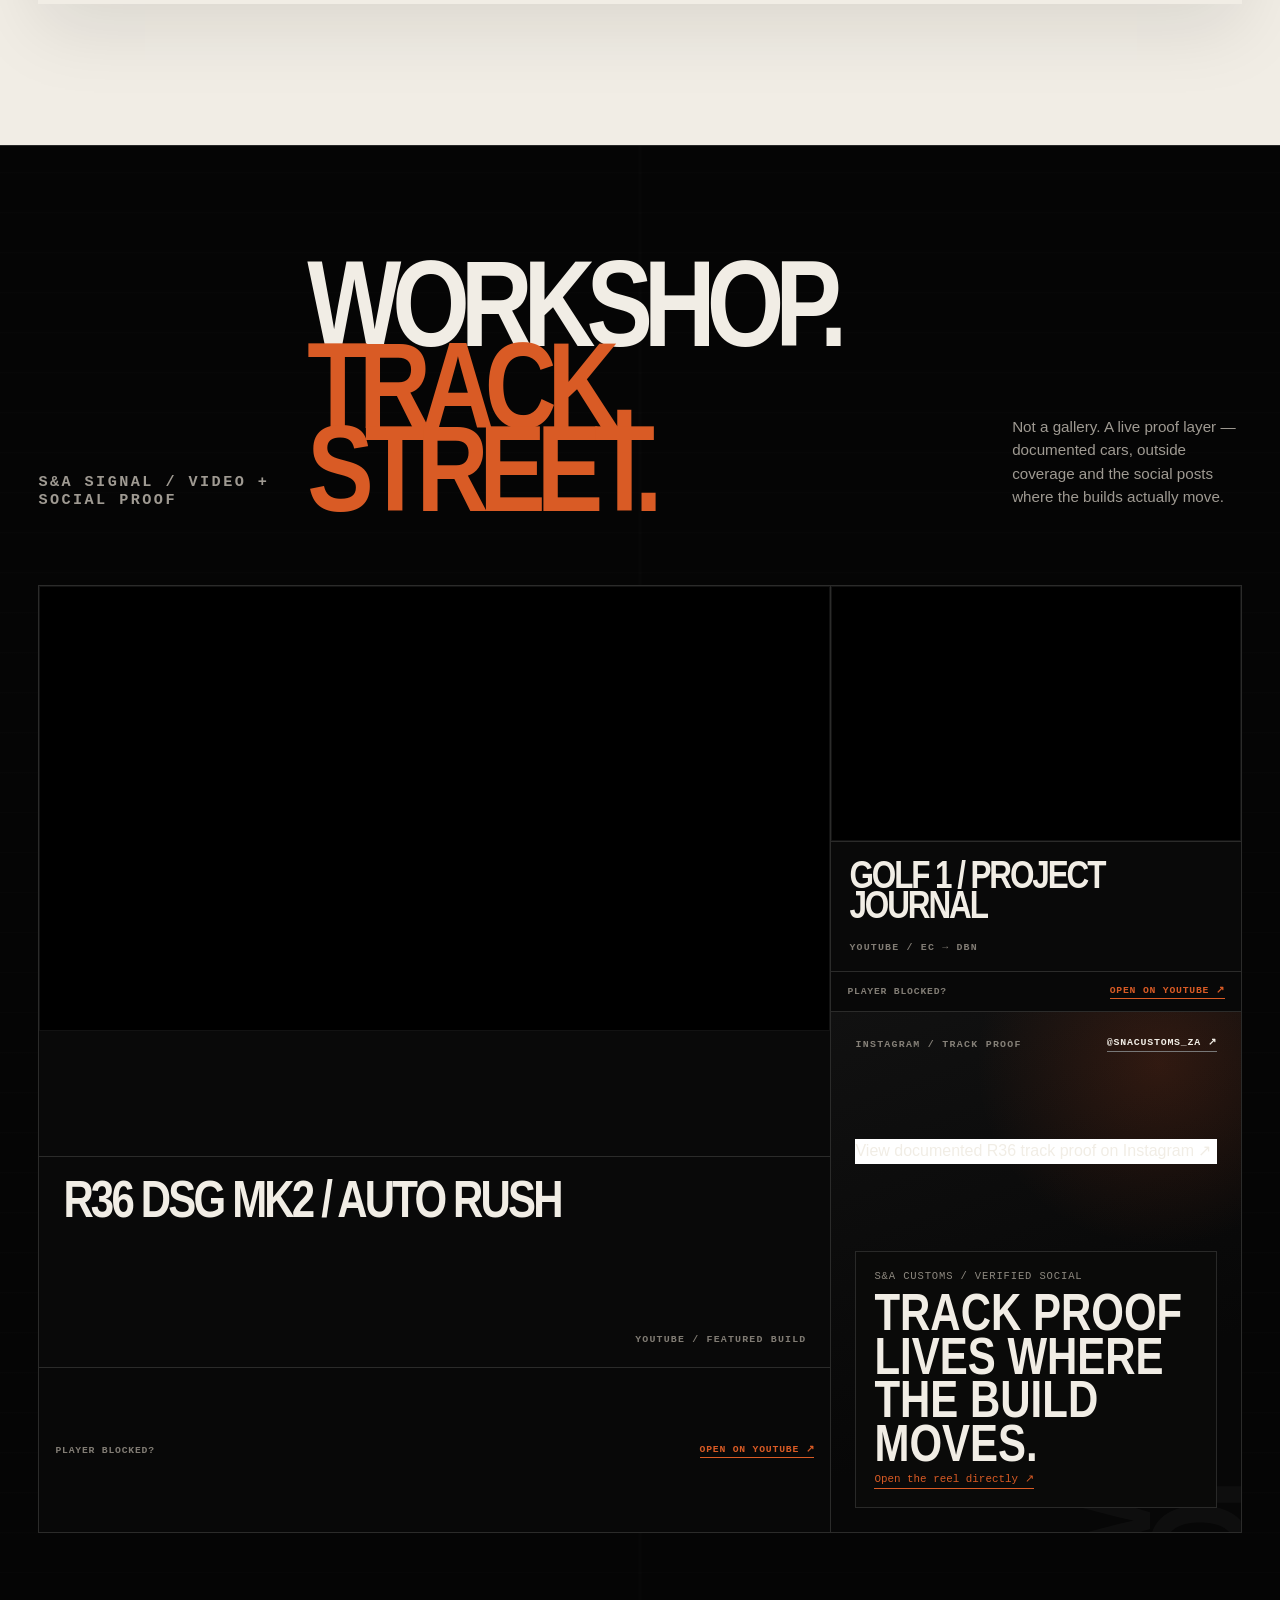
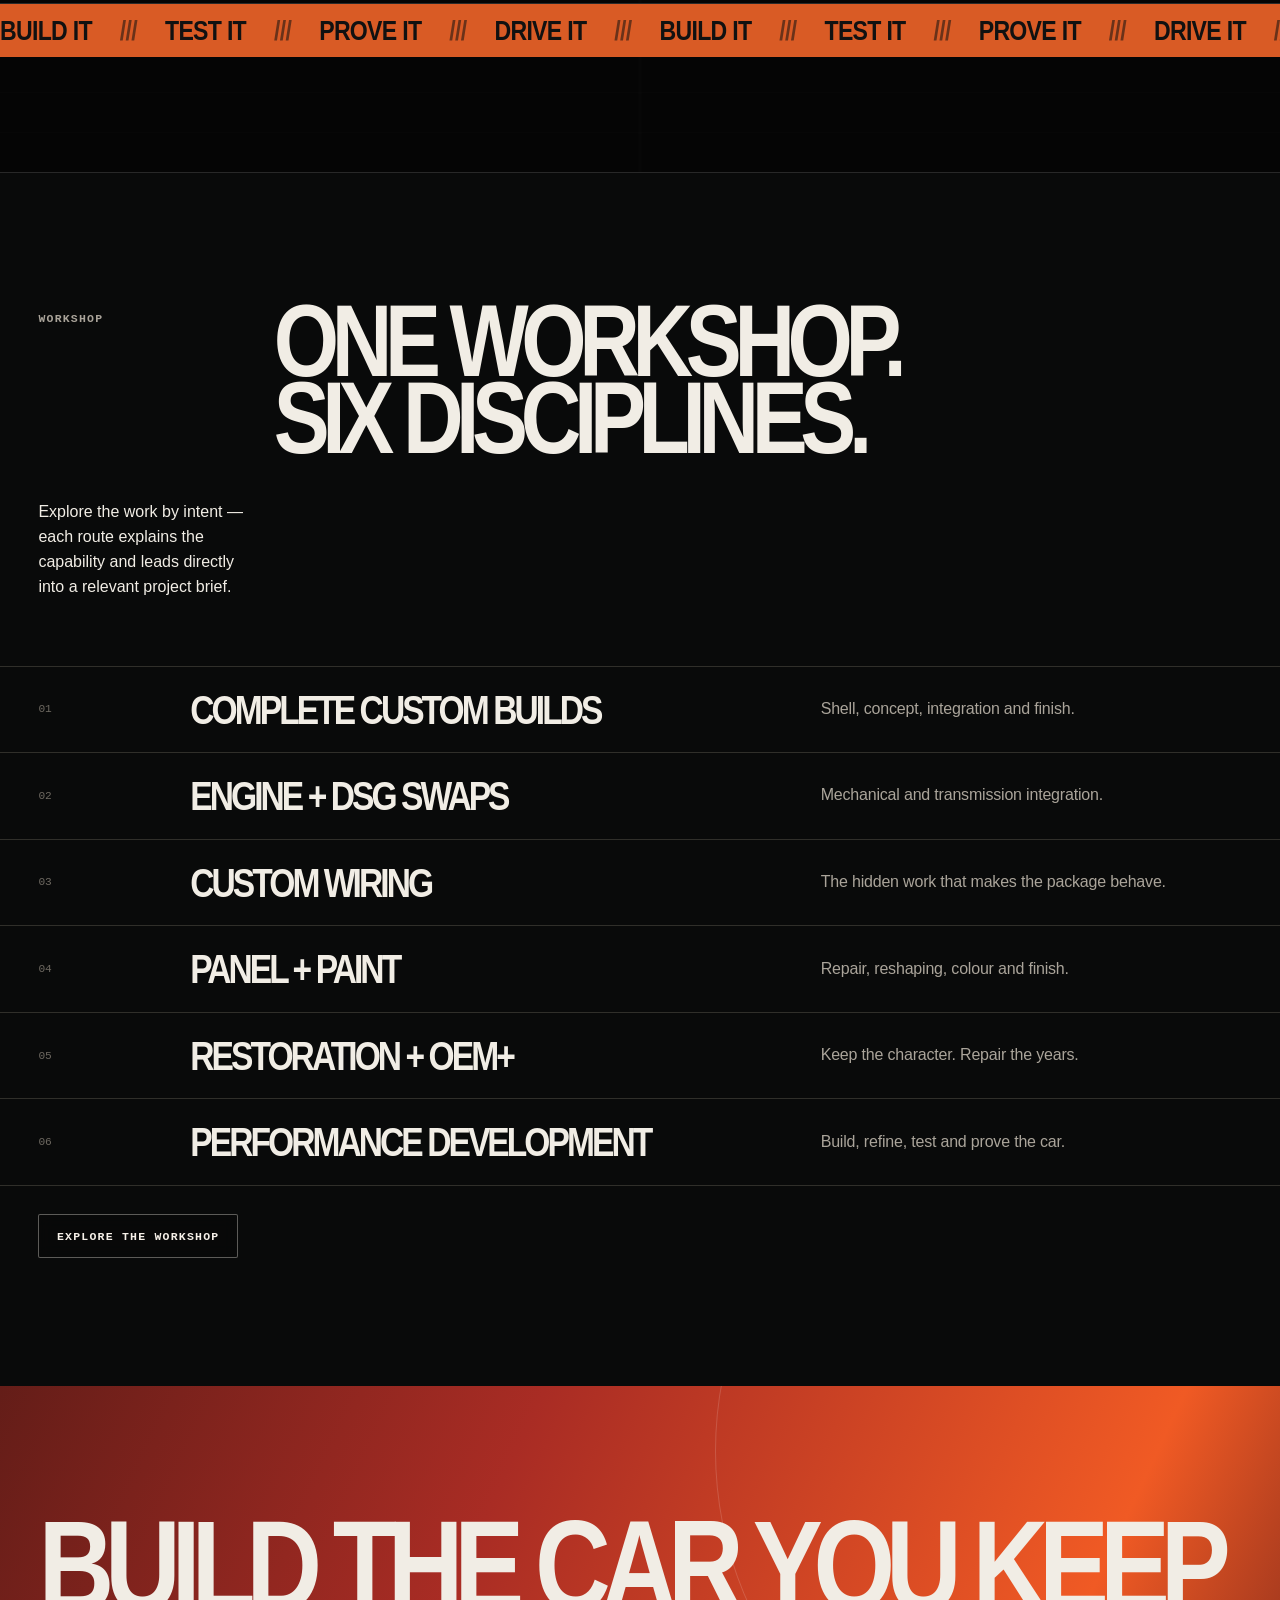
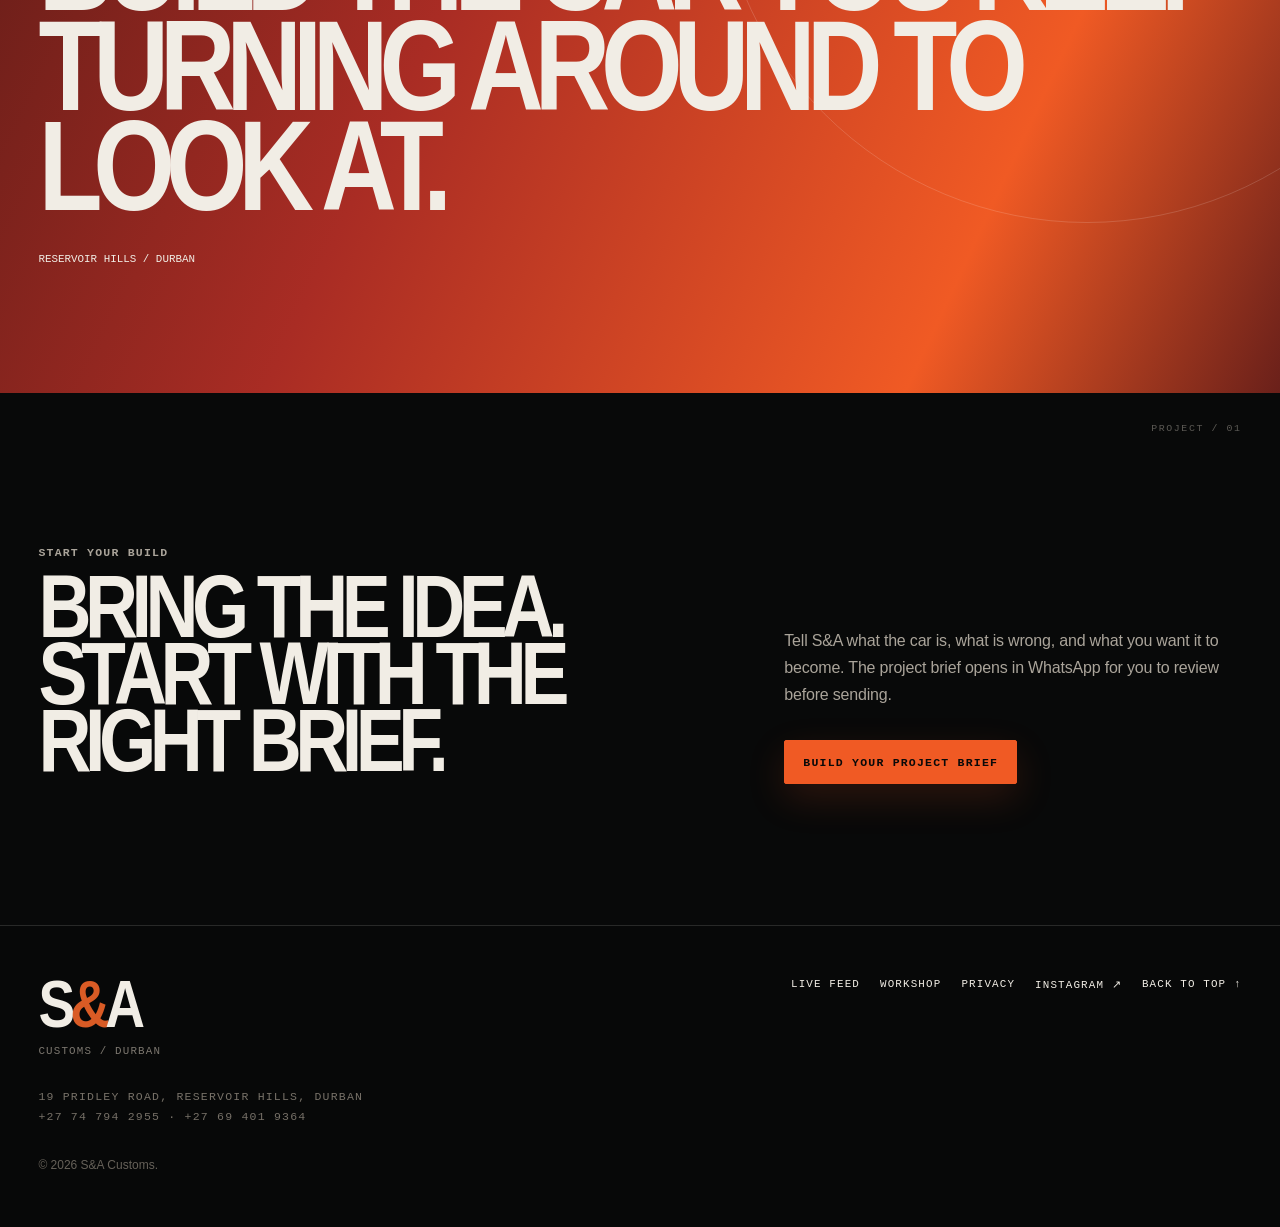
==== commit df57dd61: "Harden live media embeds and final homepage release" ====
--- a/index.html
+++ b/index.html
@@ -8,13 +8,19 @@
   <title>S&A Customs Durban | Custom Builds, Engine & DSG Swaps, Restoration</title>
   <meta name="description" content="S&A Customs in Reservoir Hills, Durban — complete custom builds, engine and DSG swaps, custom wiring, restoration, panel and paint, and performance development.">
   <link rel="canonical" href="https://sashin1-netizen.github.io/sna-customs-website/">
-  <meta property="og:type" content="website"><meta property="og:title" content="S&A Customs — Built in Durban"><meta property="og:description" content="Complete custom builds, swaps, wiring, restoration, panel and paint, and performance development from Reservoir Hills, Durban."><meta property="og:url" content="https://sashin1-netizen.github.io/sna-customs-website/"><meta property="og:image" content="https://img.youtube.com/vi/C-q4s1PIGtU/hqdefault.jpg"><meta name="twitter:card" content="summary_large_image">
-  <meta http-equiv="Content-Security-Policy" content="default-src 'self'; img-src 'self' https://img.youtube.com https://www.instagram.com data:; media-src 'self' data:; style-src 'self' 'unsafe-inline'; script-src 'self' 'unsafe-inline' https://www.instagram.com; frame-src https://www.youtube-nocookie.com https://www.instagram.com; connect-src 'self' https://www.instagram.com; font-src 'self'; object-src 'none'; base-uri 'self'; form-action 'self' https://wa.me; upgrade-insecure-requests">
+  <meta property="og:type" content="website">
+  <meta property="og:title" content="S&A Customs — Built in Durban">
+  <meta property="og:description" content="Complete custom builds, swaps, wiring, restoration, panel and paint, and performance development from Reservoir Hills, Durban.">
+  <meta property="og:url" content="https://sashin1-netizen.github.io/sna-customs-website/">
+  <meta property="og:image" content="https://img.youtube.com/vi/C-q4s1PIGtU/hqdefault.jpg">
+  <meta name="twitter:card" content="summary_large_image">
+  <meta http-equiv="Content-Security-Policy" content="default-src 'self'; img-src 'self' https://img.youtube.com https://www.instagram.com https://*.cdninstagram.com data:; media-src 'self' data:; style-src 'self' 'unsafe-inline'; script-src 'self' 'unsafe-inline' https://www.instagram.com https://static.cdninstagram.com; frame-src https://www.youtube-nocookie.com https://www.instagram.com; connect-src 'self' https://www.instagram.com https://graph.instagram.com; font-src 'self' data:; object-src 'none'; base-uri 'self'; form-action 'self' https://wa.me; upgrade-insecure-requests">
   <link rel="icon" href="assets/favicon.svg" type="image/svg+xml">
   <link rel="preconnect" href="https://img.youtube.com">
   <link rel="preconnect" href="https://www.youtube-nocookie.com">
-  <link rel="stylesheet" href="assets/site.css?v=signal-1">
-  <link rel="stylesheet" href="assets/signal-wall.css?v=signal-1">
+  <link rel="preconnect" href="https://www.instagram.com">
+  <link rel="stylesheet" href="assets/site.css?v=ready-1">
+  <link rel="stylesheet" href="assets/signal-wall.css?v=ready-1">
   <script type="application/ld+json">{"@context":"https://schema.org","@type":"AutoRepair","name":"S&A Customs","url":"https://sashin1-netizen.github.io/sna-customs-website/","telephone":"+27 74 794 2955","email":"info@snacustoms.co.za","address":{"@type":"PostalAddress","streetAddress":"19 Pridley Road","addressLocality":"Reservoir Hills","addressRegion":"KwaZulu-Natal","addressCountry":"ZA"},"areaServed":"Durban","sameAs":["https://www.instagram.com/snacustoms_za/"]}</script>
 </head>
 <body>
@@ -26,31 +32,41 @@
   <nav class="mobile-nav" id="mobile-nav" aria-label="Mobile primary" data-mobile-nav hidden><a href="#builds">Builds</a><a href="#signal">Live feed</a><a href="workshop.html">Workshop</a><a href="#proof">Proof</a><a href="start-a-build.html">Start a build</a></nav>
 </header>
 <main id="main">
-<section class="hero" id="top" aria-labelledby="hero-title"><div class="hero-media" aria-hidden="true"><video class="hero-burnout-video" autoplay muted loop playsinline preload="auto" poster="https://img.youtube.com/vi/C-q4s1PIGtU/hqdefault.jpg"><source media="(max-width: 820px)" src="assets/hero-mobile-hq.mp4?v=signal-1" type="video/mp4"><source src="assets/hero-desktop-hq.mp4?v=signal-1" type="video/mp4"></video><img src="https://img.youtube.com/vi/C-q4s1PIGtU/hqdefault.jpg" alt="" width="1280" height="720" fetchpriority="high" decoding="async"></div><div class="hero-overlay" aria-hidden="true"></div><div class="hero-grid"><div class="hero-copy"><p class="eyebrow">RESERVOIR HILLS / DURBAN / SOUTH AFRICA</p><h1 id="hero-title"><span>Built</span><em>to be</em><strong>driven.</strong></h1><p class="hero-intro">Complete custom builds, engine + DSG swaps, wiring, restoration and performance development — shaped around the car, not a catalogue.</p><div class="hero-actions"><a class="button button-primary" href="start-a-build.html">Start your build</a><a class="button button-ghost" href="#signal">Watch S&A in motion</a></div></div><aside class="hero-proof" aria-label="Documented R36 performance result"><span class="hero-proof-label">R36 DSG MK2 / DOCUMENTED PB</span><strong>10.7</strong><span class="hero-proof-speed">@ 209 KM/H</span><a href="https://www.instagram.com/reel/DWMsagJCOXC/" target="_blank" rel="noopener noreferrer">Track proof ↗</a></aside></div><div class="hero-ticker" aria-label="Workshop disciplines"><div class="ticker-track"><span>ENGINE + DSG SWAPS</span><i>•</i><span>CUSTOM WIRING</span><i>•</i><span>RESTORATION</span><i>•</i><span>PANEL + PAINT</span><i>•</i><span>PERFORMANCE DEVELOPMENT</span><i>•</i><span>COMPLETE CUSTOM BUILDS</span><i>•</i><span>ENGINE + DSG SWAPS</span></div></div></section>
+<section class="hero" id="top" aria-labelledby="hero-title">
+  <div class="hero-media" aria-hidden="true">
+    <video class="hero-burnout-video" autoplay muted loop playsinline preload="metadata" poster="https://img.youtube.com/vi/C-q4s1PIGtU/hqdefault.jpg">
+      <source media="(max-width: 820px)" src="assets/hero-mobile-hq.mp4?v=ready-1" type="video/mp4">
+      <source src="assets/hero-desktop-hq.mp4?v=ready-1" type="video/mp4">
+    </video>
+    <img src="https://img.youtube.com/vi/C-q4s1PIGtU/hqdefault.jpg" alt="" width="1280" height="720" fetchpriority="high" decoding="async">
+  </div>
+  <div class="hero-overlay" aria-hidden="true"></div>
+  <div class="hero-grid"><div class="hero-copy"><p class="eyebrow">RESERVOIR HILLS / DURBAN / SOUTH AFRICA</p><h1 id="hero-title"><span>Built</span><em>to be</em><strong>driven.</strong></h1><p class="hero-intro">Complete custom builds, engine + DSG swaps, wiring, restoration and performance development — shaped around the car, not a catalogue.</p><div class="hero-actions"><a class="button button-primary" href="start-a-build.html">Start your build</a><a class="button button-ghost" href="#signal">Watch S&A in motion</a></div></div><aside class="hero-proof" aria-label="Documented R36 performance result"><span class="hero-proof-label">R36 DSG MK2 / DOCUMENTED PB</span><strong>10.7</strong><span class="hero-proof-speed">@ 209 KM/H</span><a href="https://www.instagram.com/reel/DWMsagJCOXC/" target="_blank" rel="noopener noreferrer">Track proof ↗</a></aside></div>
+  <div class="hero-ticker" aria-label="Workshop disciplines"><div class="ticker-track"><span>ENGINE + DSG SWAPS</span><i>•</i><span>CUSTOM WIRING</span><i>•</i><span>RESTORATION</span><i>•</i><span>PANEL + PAINT</span><i>•</i><span>PERFORMANCE DEVELOPMENT</span><i>•</i><span>COMPLETE CUSTOM BUILDS</span><i>•</i><span>ENGINE + DSG SWAPS</span></div></div>
+</section>
 <section class="proof-rail" id="proof" aria-label="Proof points"><article><span>01 / PERFORMANCE</span><strong>10.7 @ 209</strong><p>R36 DSG Mk2 documented personal best.</p></article><article><span>02 / MEDIA</span><strong>AUTO RUSH</strong><p>Build coverage that lets the car do the talking.</p></article><article><span>03 / TRUST</span><strong>EC → DBN</strong><p>A Golf 1 project travelled from outside Durban for the work.</p></article><article><span>04 / RANGE</span><strong>ONE WORKSHOP</strong><p>Performance, swaps, wiring, paint and restoration.</p></article></section>
 <section class="manifesto section-shell"><div class="manifesto-copy"><p class="section-kicker">THE APPROACH</p><h2>The details<br>are the build.</h2></div><div class="manifesto-body"><p>S&A Customs works across the whole car — mechanical integration, wiring, body, paint, restoration and performance development.</p><p>The goal is not to bolt together a parts list. It is to make the finished car feel intentional.</p></div></section>
 <section class="feature-build" id="builds" aria-labelledby="r36-title"><div class="feature-visual" data-media-frame="r36-feature"><div class="media-fallback media-fallback-r36"><span>R36</span><b>DSG MK2</b><em>DOCUMENTED PERFORMANCE</em></div><img src="https://img.youtube.com/vi/C-q4s1PIGtU/maxresdefault.jpg" data-media-image data-fallback-src="https://img.youtube.com/vi/C-q4s1PIGtU/hqdefault.jpg" alt="S&A Customs R36 DSG Mk2 featured by Auto Rush" loading="lazy" decoding="async"><button class="video-trigger" type="button" data-video-id="C-q4s1PIGtU" aria-label="Play Auto Rush feature"><span>▶</span> Play feature</button></div><div class="feature-copy"><p class="section-kicker">FEATURE BUILD / R36 DSG MK2</p><h2 id="r36-title">Built to move.<br><em>Proven when it matters.</em></h2><p>A documented 10.7-second pass at 209 km/h gives this build a result that does not need invented superlatives.</p><dl><div><dt>Platform</dt><dd>VW Mk2</dd></div><div><dt>Powertrain</dt><dd>R36 + DSG</dd></div><div><dt>Result</dt><dd>10.7 @ 209 km/h</dd></div></dl><a class="text-link" href="builds/r36-dsg-mk2.html">Open the build story →</a></div></section>
 <section class="project-journal section-shell"><div class="journal-head"><p class="section-kicker">PROJECT JOURNAL</p><h2>Different reasons.<br>Same standards.</h2></div><article class="project-card project-card-wide"><div class="project-poster" data-media-frame="golf1"><div class="media-fallback media-fallback-golf"><span>GOLF 1</span><b>EC → DBN</b><em>PROJECT JOURNAL</em></div><img src="https://img.youtube.com/vi/VcQQTlrHLhE/maxresdefault.jpg" data-media-image data-fallback-src="https://img.youtube.com/vi/VcQQTlrHLhE/hqdefault.jpg" alt="Golf 1 project at S&A Customs" loading="lazy" decoding="async"><button class="video-trigger" type="button" data-video-id="VcQQTlrHLhE"><span>▶</span> Watch project</button></div><div class="project-copy"><span class="project-index">01</span><p class="section-kicker">GOLF 1 / EASTERN CAPE → DURBAN</p><h3>Worth travelling for.</h3><p>A customer sent the car from the Eastern Cape to S&A in Durban — a useful trust signal because distance only makes sense when the workshop is the destination.</p></div></article></section>
 <section class="signal-wall" id="signal" aria-labelledby="signal-title">
   <div class="signal-shell">
-    <div class="signal-head">
-      <p class="signal-label">S&A SIGNAL / VIDEO + SOCIAL PROOF</p>
-      <h2 id="signal-title">Workshop.<span>Track. Street.</span></h2>
-      <p>Not a gallery. A live proof layer — documented cars, outside coverage and the social posts where the builds actually move.</p>
-    </div>
+    <div class="signal-head"><p class="signal-label">S&A SIGNAL / VIDEO + SOCIAL PROOF</p><h2 id="signal-title">Workshop.<span>Track. Street.</span></h2><p>Not a gallery. A live proof layer — documented cars, outside coverage and the social posts where the builds actually move.</p></div>
     <div class="signal-grid">
       <article class="signal-main">
-        <div class="signal-video"><iframe src="https://www.youtube-nocookie.com/embed/C-q4s1PIGtU?rel=0&modestbranding=1" title="S&A Customs R36 DSG Mk2 Auto Rush feature" loading="lazy" allow="accelerometer; autoplay; clipboard-write; encrypted-media; gyroscope; picture-in-picture; web-share" allowfullscreen></iframe></div>
+        <div class="signal-video"><iframe src="https://www.youtube-nocookie.com/embed/C-q4s1PIGtU?rel=0&modestbranding=1" title="S&A Customs R36 DSG Mk2 Auto Rush feature" loading="lazy" referrerpolicy="strict-origin-when-cross-origin" allow="accelerometer; autoplay; clipboard-write; encrypted-media; gyroscope; picture-in-picture; web-share" allowfullscreen></iframe></div>
         <div class="signal-meta"><strong>R36 DSG MK2 / AUTO RUSH</strong><span>YOUTUBE / FEATURED BUILD</span></div>
+        <div class="signal-external"><span>Player blocked?</span><a href="https://www.youtube.com/watch?v=C-q4s1PIGtU" target="_blank" rel="noopener noreferrer">Open on YouTube ↗</a></div>
       </article>
       <div class="signal-side">
         <article class="signal-secondary">
-          <div class="signal-video"><iframe src="https://www.youtube-nocookie.com/embed/VcQQTlrHLhE?rel=0&modestbranding=1" title="S&A Customs Golf 1 project" loading="lazy" allow="accelerometer; autoplay; clipboard-write; encrypted-media; gyroscope; picture-in-picture; web-share" allowfullscreen></iframe></div>
+          <div class="signal-video"><iframe src="https://www.youtube-nocookie.com/embed/VcQQTlrHLhE?rel=0&modestbranding=1" title="S&A Customs Golf 1 project" loading="lazy" referrerpolicy="strict-origin-when-cross-origin" allow="accelerometer; autoplay; clipboard-write; encrypted-media; gyroscope; picture-in-picture; web-share" allowfullscreen></iframe></div>
           <div class="signal-meta"><strong>GOLF 1 / PROJECT JOURNAL</strong><span>YOUTUBE / EC → DBN</span></div>
+          <div class="signal-external"><span>Player blocked?</span><a href="https://www.youtube.com/watch?v=VcQQTlrHLhE" target="_blank" rel="noopener noreferrer">Open on YouTube ↗</a></div>
         </article>
         <article class="signal-instagram">
           <div class="signal-instagram-header"><span>INSTAGRAM / TRACK PROOF</span><a href="https://www.instagram.com/snacustoms_za/" target="_blank" rel="noopener noreferrer">@snacustoms_za ↗</a></div>
           <blockquote class="instagram-media" data-instgrm-permalink="https://www.instagram.com/reel/DWMsagJCOXC/" data-instgrm-version="14"><a href="https://www.instagram.com/reel/DWMsagJCOXC/" target="_blank" rel="noopener noreferrer">View documented R36 track proof on Instagram ↗</a></blockquote>
+          <div class="instagram-fallback"><span>S&A CUSTOMS / VERIFIED SOCIAL</span><strong>Track proof lives where the build moves.</strong><a href="https://www.instagram.com/reel/DWMsagJCOXC/" target="_blank" rel="noopener noreferrer">Open the reel directly ↗</a></div>
         </article>
       </div>
     </div>
@@ -65,5 +81,6 @@
 <nav class="conversion-dock" aria-label="Quick contact"><a href="start-a-build.html"><span>Project brief</span><strong>Start a build</strong></a><a href="https://wa.me/27747942955?text=Hi%20S%26A%20Customs%2C%20I%20want%20to%20discuss%20a%20build." target="_blank" rel="noopener noreferrer"><span>Direct</span><strong>WhatsApp S&A ↗</strong></a></nav>
 <dialog class="video-dialog" data-video-dialog aria-labelledby="video-title"><div class="video-dialog-bar"><strong id="video-title">S&A Customs / Auto Rush</strong><button type="button" data-video-close aria-label="Close video">Close</button></div><div class="video-slot" data-video-slot></div></dialog>
 <script async src="https://www.instagram.com/embed.js"></script>
-<script src="assets/site.js?v=signal-1" defer></script>
-</body></html>
+<script src="assets/site.js?v=ready-1" defer></script>
+</body>
+</html>
--- a/assets/site.css
+++ b/assets/site.css
@@ -1,7 +1,8 @@
-@import url("site-base.css?v=client-1");
-@import url("polish.css?v=client-1");
-@import url("video-hero.css?v=client-1");
-@import url("client-ready.css?v=client-1");
+@import url("site-base.css?v=ready-1");
+@import url("polish.css?v=ready-1");
+@import url("video-hero.css?v=ready-1");
+@import url("client-ready.css?v=ready-1");
+@import url("release-hardening.css?v=ready-1");
 
 /* S&A TYPE SYSTEM — motorsport editorial + engineering UI */
 :root{--display:"Arial Narrow","Aptos Narrow","Roboto Condensed","Liberation Sans Narrow",Impact,sans-serif;--body:"Segoe UI",Inter,Arial,sans-serif;--mono:"SFMono-Regular","Roboto Mono",Consolas,"Liberation Mono",monospace;--track-display:-.072em;--track-ui:.105em}
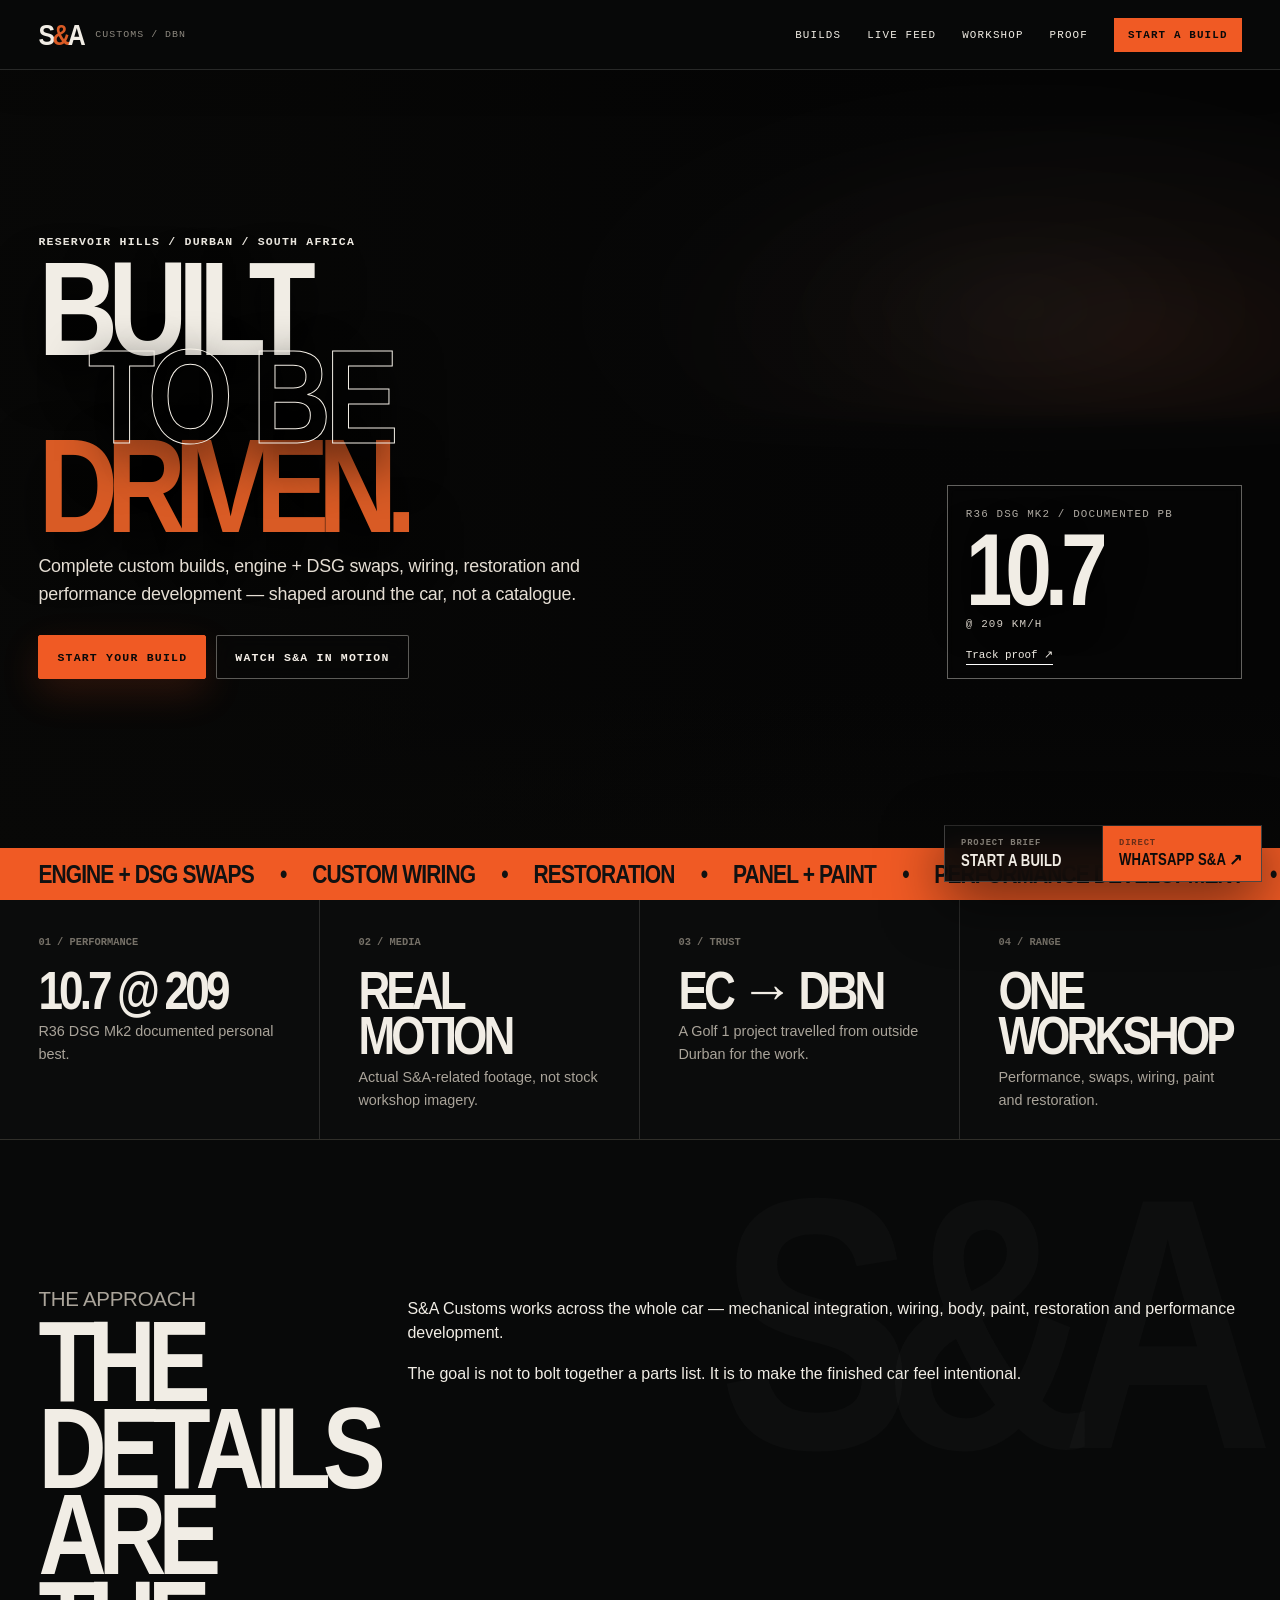
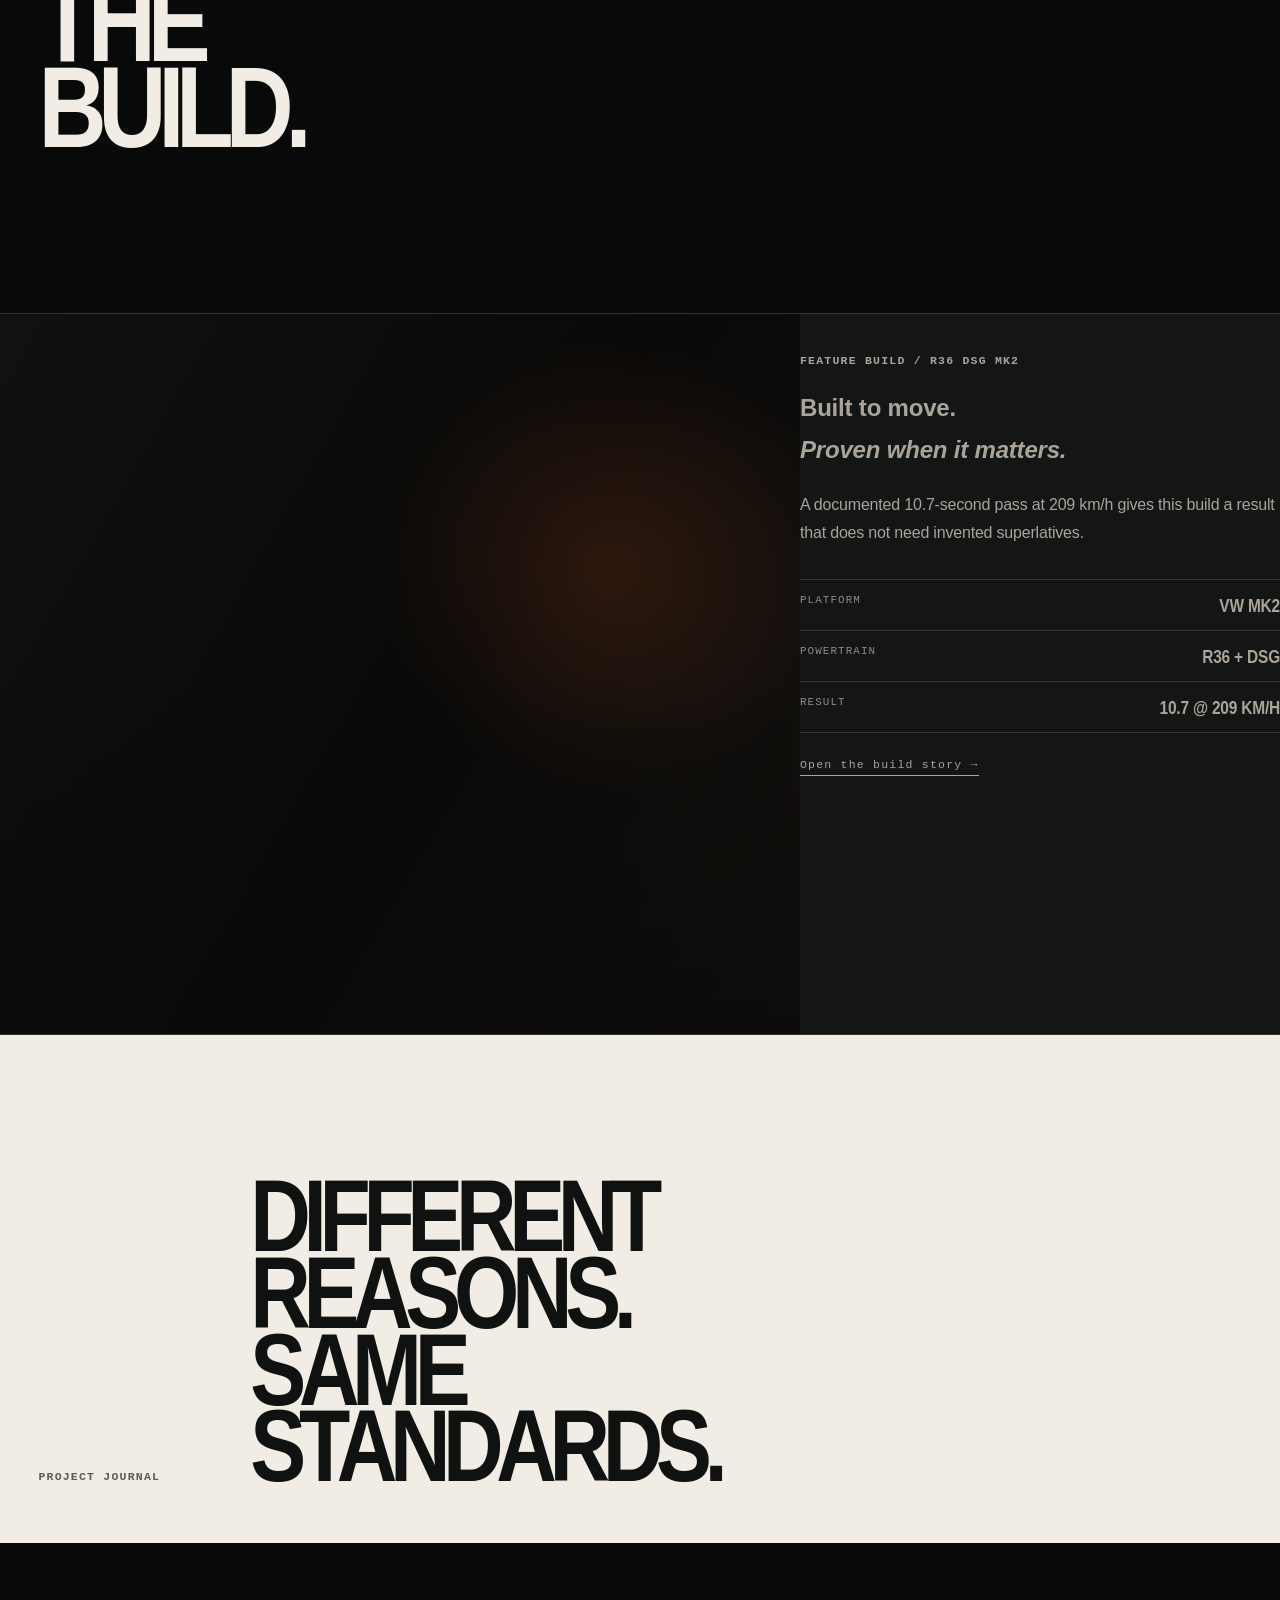
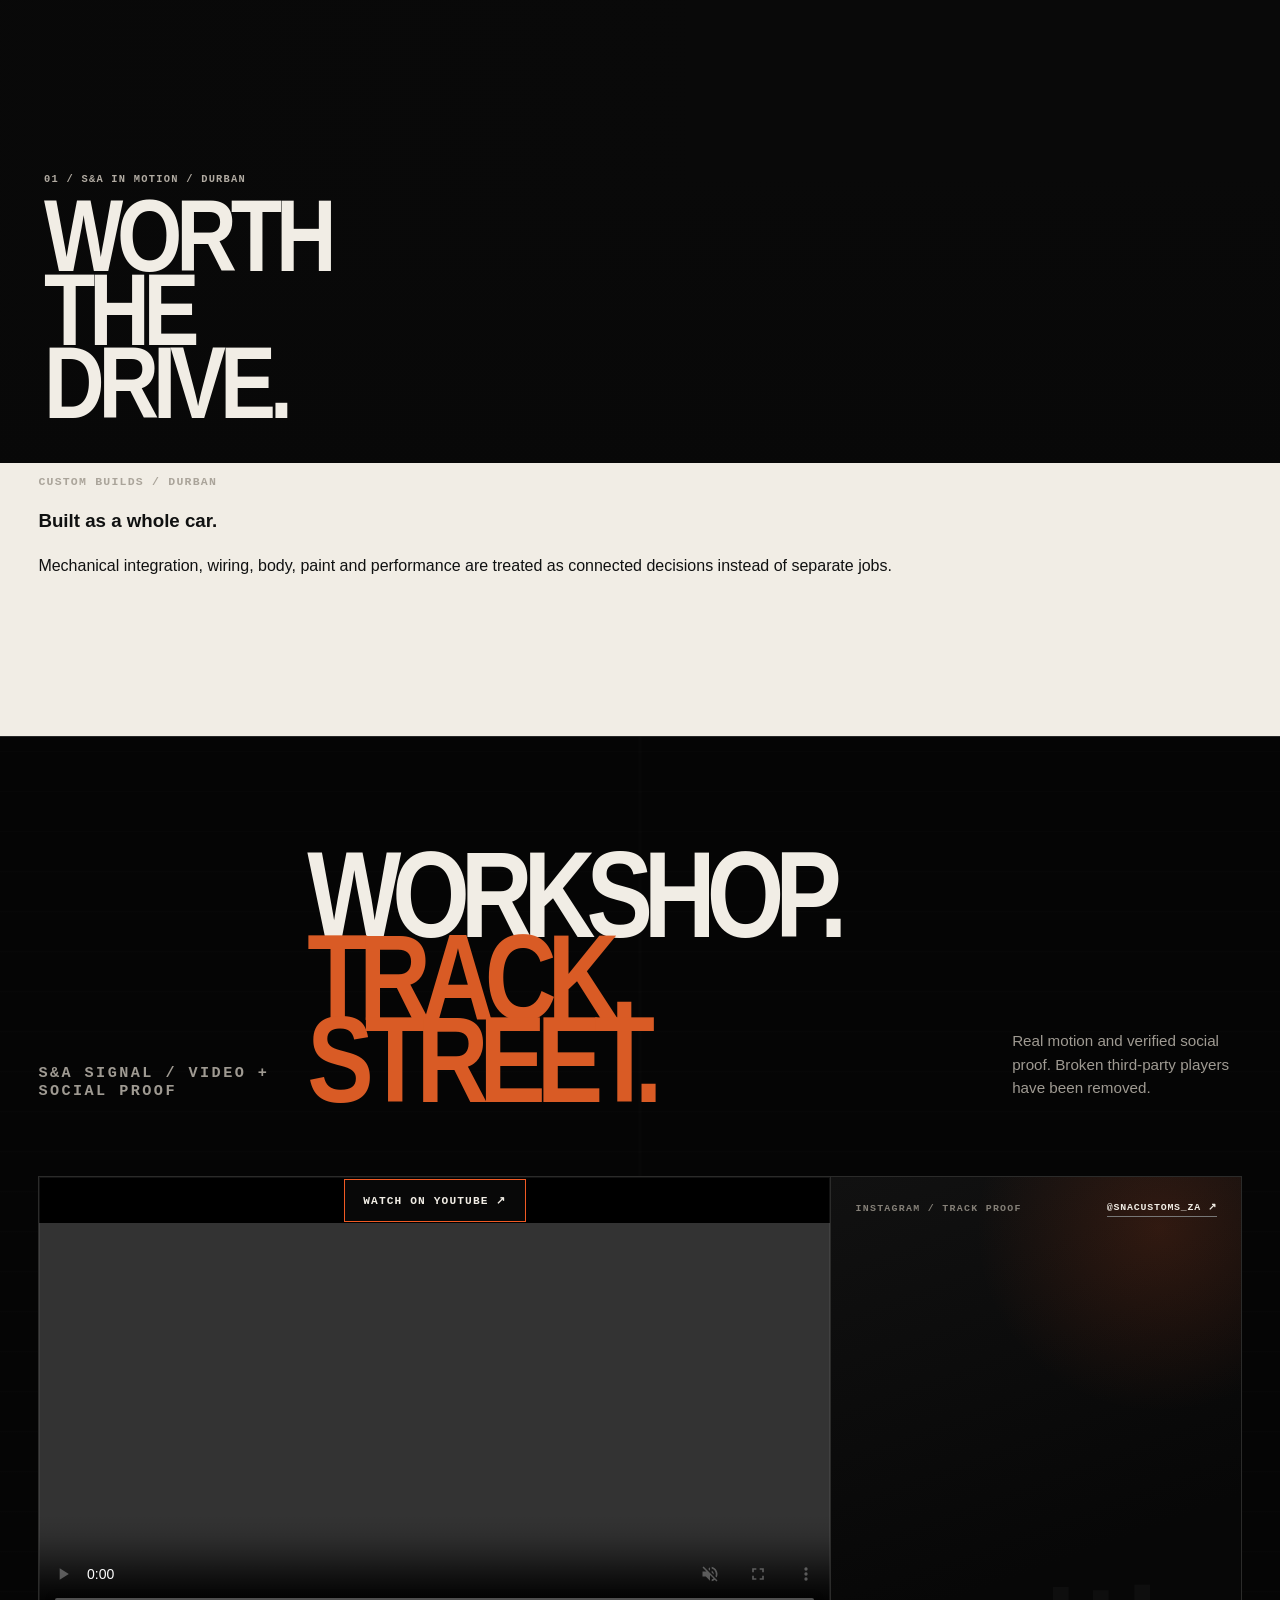
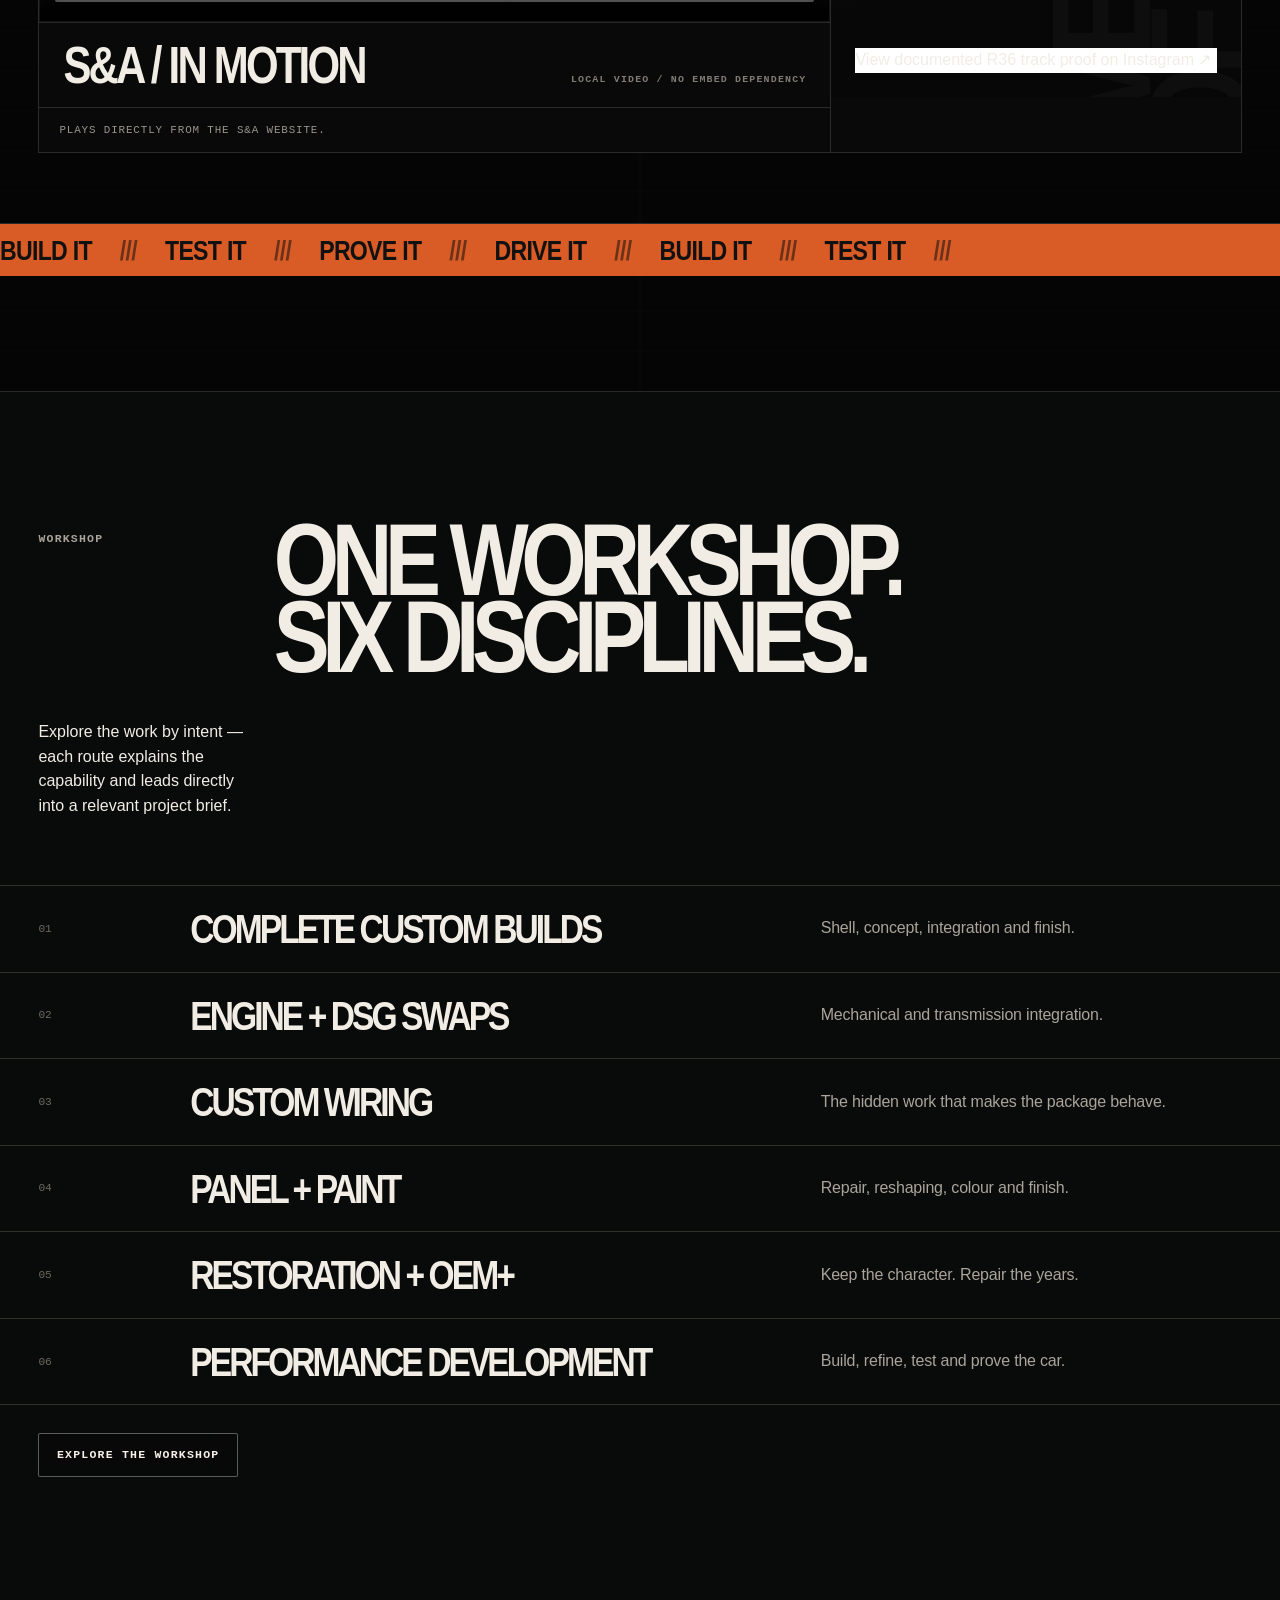
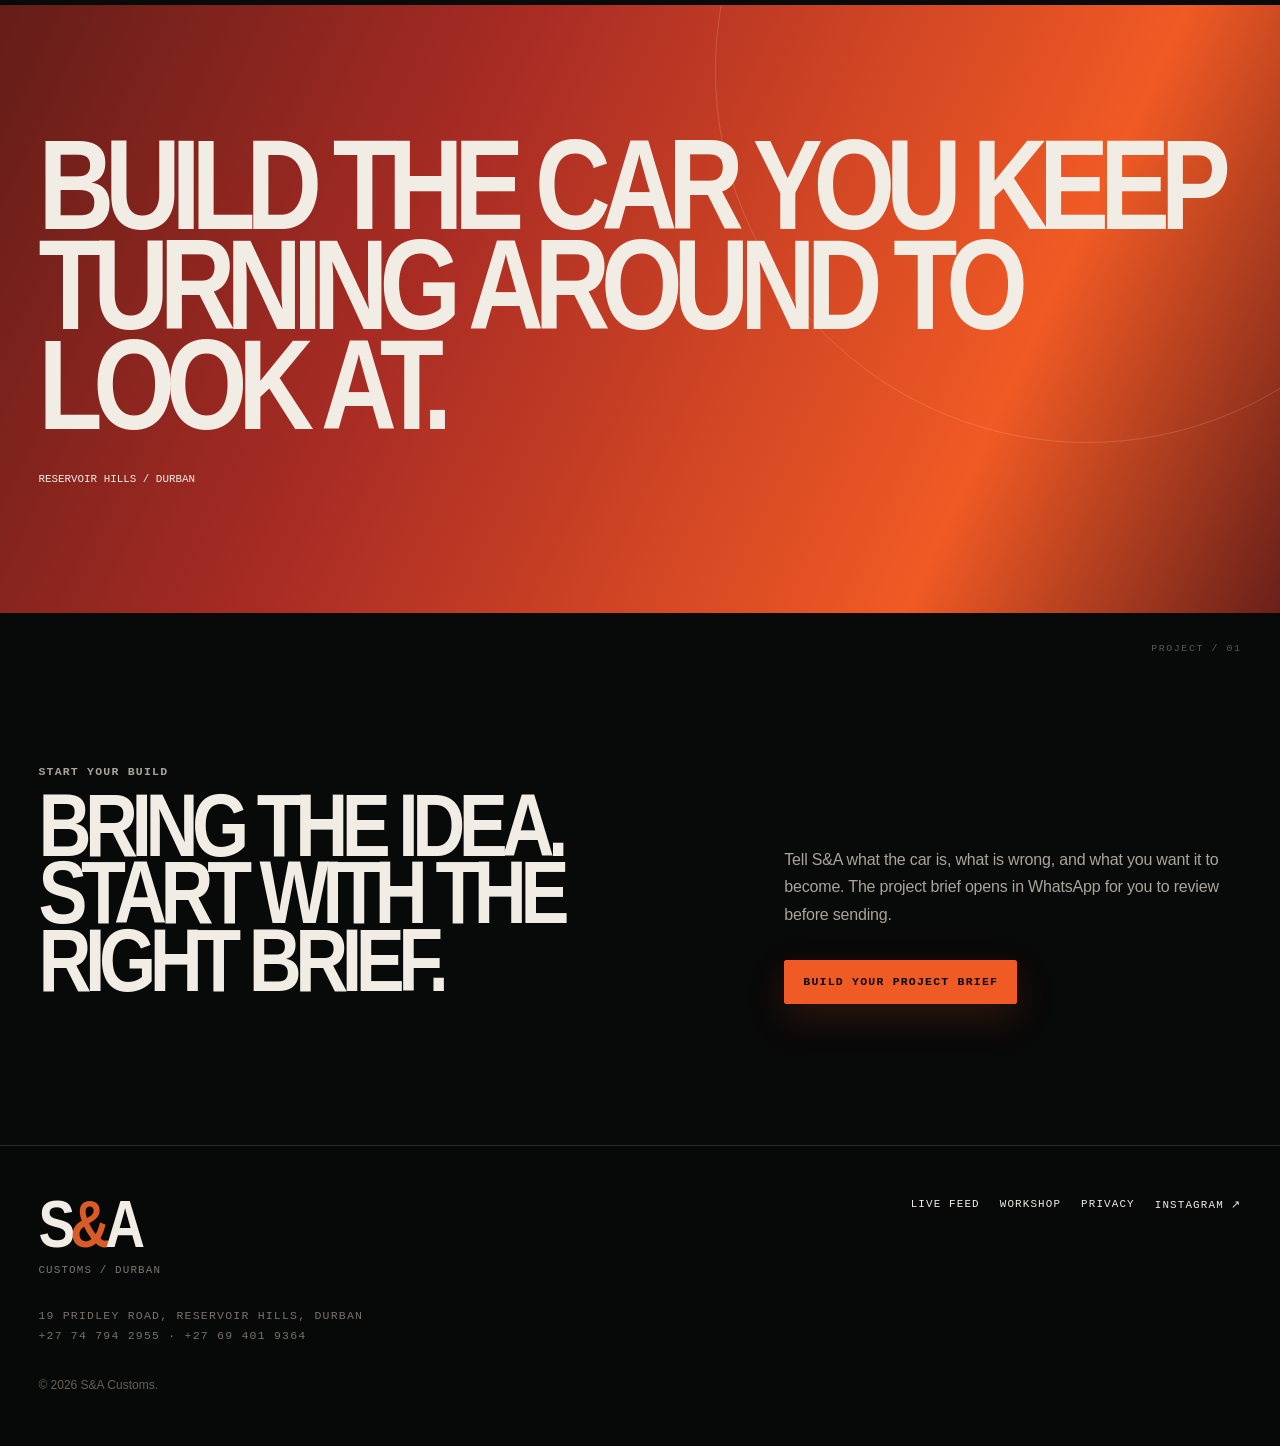
==== commit 0aaeb5e7: "Rebuild homepage mobile media experience for ready-3" ====
--- a/index.html
+++ b/index.html
@@ -12,15 +12,43 @@
   <meta property="og:title" content="S&A Customs — Built in Durban">
   <meta property="og:description" content="Complete custom builds, swaps, wiring, restoration, panel and paint, and performance development from Reservoir Hills, Durban.">
   <meta property="og:url" content="https://sashin1-netizen.github.io/sna-customs-website/">
-  <meta property="og:image" content="https://img.youtube.com/vi/C-q4s1PIGtU/hqdefault.jpg">
   <meta name="twitter:card" content="summary_large_image">
-  <meta http-equiv="Content-Security-Policy" content="default-src 'self'; img-src 'self' https://img.youtube.com https://www.instagram.com https://*.cdninstagram.com data:; media-src 'self' data:; style-src 'self' 'unsafe-inline'; script-src 'self' 'unsafe-inline' https://www.instagram.com https://static.cdninstagram.com; frame-src https://www.youtube-nocookie.com https://www.instagram.com; connect-src 'self' https://www.instagram.com https://graph.instagram.com; font-src 'self' data:; object-src 'none'; base-uri 'self'; form-action 'self' https://wa.me; upgrade-insecure-requests">
+  <meta http-equiv="Content-Security-Policy" content="default-src 'self'; img-src 'self' https://www.instagram.com https://*.cdninstagram.com data:; media-src 'self' data:; style-src 'self' 'unsafe-inline'; script-src 'self' 'unsafe-inline' https://www.instagram.com https://static.cdninstagram.com; frame-src https://www.instagram.com; connect-src 'self' https://www.instagram.com https://graph.instagram.com; font-src 'self' data:; object-src 'none'; base-uri 'self'; form-action 'self' https://wa.me; upgrade-insecure-requests">
   <link rel="icon" href="assets/favicon.svg" type="image/svg+xml">
-  <link rel="preconnect" href="https://img.youtube.com">
-  <link rel="preconnect" href="https://www.youtube-nocookie.com">
   <link rel="preconnect" href="https://www.instagram.com">
-  <link rel="stylesheet" href="assets/site.css?v=ready-1">
-  <link rel="stylesheet" href="assets/signal-wall.css?v=ready-1">
+  <link rel="stylesheet" href="assets/site.css?v=ready-3">
+  <link rel="stylesheet" href="assets/signal-wall.css?v=ready-3">
+  <style>
+    /* READY-3: structural mobile fixes are intentionally inline to defeat stale mobile CSS */
+    .feature-visual video,.project-motion video,.signal-video video{width:100%;height:100%;object-fit:cover;display:block}
+    .feature-visual video{position:absolute;inset:0;z-index:1}
+    .project-motion{position:relative;min-height:520px;overflow:hidden;background:#090909;color:#f1ede5}
+    .project-motion video{position:absolute;inset:0;filter:saturate(.92) contrast(1.08) brightness(.72)}
+    .project-motion:after{content:"";position:absolute;inset:0;background:linear-gradient(0deg,#080808e8,transparent 58%),linear-gradient(90deg,#08080888,transparent 60%)}
+    .project-motion-copy{position:absolute;z-index:2;left:clamp(20px,4vw,44px);right:clamp(20px,4vw,44px);bottom:clamp(24px,4vw,44px)}
+    .project-motion-copy span{font:700 .65rem var(--mono);letter-spacing:.12em;color:#b1aba2}
+    .project-motion-copy strong{display:block;max-width:8ch;margin-top:8px;font:900 clamp(4rem,8vw,8rem)/.72 var(--display);letter-spacing:-.06em;text-transform:uppercase}
+    .signal-video.local-proof{aspect-ratio:16/9}.signal-video.local-proof video{background:#000}
+    .signal-proof-note{padding:16px 20px;border-top:1px solid #2b2b2a;color:#9a958d;font:.68rem var(--mono);letter-spacing:.08em;text-transform:uppercase}
+    @media(max-width:760px){
+      html,body{max-width:100%;overflow-x:hidden}
+      .site-header{width:100%;padding-inline:18px}
+      .brand{min-width:0}.brand-mark{font-size:2rem}.menu-button{justify-self:end}
+      .project-journal{padding:64px 0 78px!important;overflow:hidden}
+      .journal-head{display:block!important;width:100%!important;padding:0 20px!important;margin:0 0 30px!important}
+      .journal-head h2{font-size:clamp(3.25rem,15vw,5.4rem)!important;line-height:.78!important;letter-spacing:-.055em!important;max-width:100%!important;overflow-wrap:anywhere}
+      .project-card-wide{display:block!important;width:100%!important;margin:0!important}
+      .project-motion{min-height:460px}
+      .project-motion-copy{left:20px;right:20px;bottom:24px}.project-motion-copy strong{font-size:clamp(3.5rem,17vw,5.8rem)}
+      .signal-wall{padding-top:62px}.signal-shell{padding-inline:20px!important}.signal-head{display:block!important}.signal-head h2{font-size:clamp(3.6rem,17vw,5.8rem)!important;line-height:.72!important;max-width:100%}
+      .signal-grid{display:block!important;margin:0!important;width:100%!important;border:0!important}.signal-main,.signal-side{width:100%!important;min-width:0!important}.signal-side{display:block!important}.signal-instagram{min-height:0!important;padding:20px!important}
+      .signal-meta{display:block!important}.signal-meta strong{display:block;font-size:clamp(2.2rem,10vw,3.8rem)!important}.signal-meta span{display:block;margin-top:10px}
+      .workshop-preview-head{display:block!important;padding-inline:20px!important}.workshop-preview-head h2{font-size:clamp(3.5rem,16vw,5.8rem)!important}
+      .workshop-list article{grid-template-columns:36px minmax(0,1fr)!important;gap:10px 14px!important;padding:24px 20px!important}.workshop-list h3{font-size:clamp(2rem,10vw,3.1rem)!important;min-width:0;overflow-wrap:anywhere}.workshop-list p{grid-column:2!important;font-size:.95rem;max-width:100%}
+      .culture-band p,.start-preview h2{font-size:clamp(3.4rem,16vw,5.8rem)!important;max-width:100%;overflow-wrap:anywhere}
+      .conversion-dock{left:12px!important;right:12px!important;bottom:10px!important}.conversion-dock a{min-width:0!important;padding:11px 12px!important}.conversion-dock strong{font-size:.88rem!important}
+    }
+  </style>
   <script type="application/ld+json">{"@context":"https://schema.org","@type":"AutoRepair","name":"S&A Customs","url":"https://sashin1-netizen.github.io/sna-customs-website/","telephone":"+27 74 794 2955","email":"info@snacustoms.co.za","address":{"@type":"PostalAddress","streetAddress":"19 Pridley Road","addressLocality":"Reservoir Hills","addressRegion":"KwaZulu-Natal","addressCountry":"ZA"},"areaServed":"Durban","sameAs":["https://www.instagram.com/snacustoms_za/"]}</script>
 </head>
 <body>
@@ -33,54 +61,23 @@
 </header>
 <main id="main">
 <section class="hero" id="top" aria-labelledby="hero-title">
-  <div class="hero-media" aria-hidden="true">
-    <video class="hero-burnout-video" autoplay muted loop playsinline preload="metadata" poster="https://img.youtube.com/vi/C-q4s1PIGtU/hqdefault.jpg">
-      <source media="(max-width: 820px)" src="assets/hero-mobile-hq.mp4?v=ready-1" type="video/mp4">
-      <source src="assets/hero-desktop-hq.mp4?v=ready-1" type="video/mp4">
-    </video>
-    <img src="https://img.youtube.com/vi/C-q4s1PIGtU/hqdefault.jpg" alt="" width="1280" height="720" fetchpriority="high" decoding="async">
-  </div>
+  <div class="hero-media" aria-hidden="true"><video class="hero-burnout-video" autoplay muted loop playsinline preload="metadata"><source media="(max-width:820px)" src="assets/hero-mobile-hq.mp4?v=ready-3" type="video/mp4"><source src="assets/hero-desktop-hq.mp4?v=ready-3" type="video/mp4"></video></div>
   <div class="hero-overlay" aria-hidden="true"></div>
   <div class="hero-grid"><div class="hero-copy"><p class="eyebrow">RESERVOIR HILLS / DURBAN / SOUTH AFRICA</p><h1 id="hero-title"><span>Built</span><em>to be</em><strong>driven.</strong></h1><p class="hero-intro">Complete custom builds, engine + DSG swaps, wiring, restoration and performance development — shaped around the car, not a catalogue.</p><div class="hero-actions"><a class="button button-primary" href="start-a-build.html">Start your build</a><a class="button button-ghost" href="#signal">Watch S&A in motion</a></div></div><aside class="hero-proof" aria-label="Documented R36 performance result"><span class="hero-proof-label">R36 DSG MK2 / DOCUMENTED PB</span><strong>10.7</strong><span class="hero-proof-speed">@ 209 KM/H</span><a href="https://www.instagram.com/reel/DWMsagJCOXC/" target="_blank" rel="noopener noreferrer">Track proof ↗</a></aside></div>
-  <div class="hero-ticker" aria-label="Workshop disciplines"><div class="ticker-track"><span>ENGINE + DSG SWAPS</span><i>•</i><span>CUSTOM WIRING</span><i>•</i><span>RESTORATION</span><i>•</i><span>PANEL + PAINT</span><i>•</i><span>PERFORMANCE DEVELOPMENT</span><i>•</i><span>COMPLETE CUSTOM BUILDS</span><i>•</i><span>ENGINE + DSG SWAPS</span></div></div>
+  <div class="hero-ticker"><div class="ticker-track"><span>ENGINE + DSG SWAPS</span><i>•</i><span>CUSTOM WIRING</span><i>•</i><span>RESTORATION</span><i>•</i><span>PANEL + PAINT</span><i>•</i><span>PERFORMANCE DEVELOPMENT</span><i>•</i><span>COMPLETE CUSTOM BUILDS</span><i>•</i><span>ENGINE + DSG SWAPS</span></div></div>
 </section>
-<section class="proof-rail" id="proof" aria-label="Proof points"><article><span>01 / PERFORMANCE</span><strong>10.7 @ 209</strong><p>R36 DSG Mk2 documented personal best.</p></article><article><span>02 / MEDIA</span><strong>AUTO RUSH</strong><p>Build coverage that lets the car do the talking.</p></article><article><span>03 / TRUST</span><strong>EC → DBN</strong><p>A Golf 1 project travelled from outside Durban for the work.</p></article><article><span>04 / RANGE</span><strong>ONE WORKSHOP</strong><p>Performance, swaps, wiring, paint and restoration.</p></article></section>
+<section class="proof-rail" id="proof"><article><span>01 / PERFORMANCE</span><strong>10.7 @ 209</strong><p>R36 DSG Mk2 documented personal best.</p></article><article><span>02 / MEDIA</span><strong>REAL MOTION</strong><p>Actual S&A-related footage, not stock workshop imagery.</p></article><article><span>03 / TRUST</span><strong>EC → DBN</strong><p>A Golf 1 project travelled from outside Durban for the work.</p></article><article><span>04 / RANGE</span><strong>ONE WORKSHOP</strong><p>Performance, swaps, wiring, paint and restoration.</p></article></section>
 <section class="manifesto section-shell"><div class="manifesto-copy"><p class="section-kicker">THE APPROACH</p><h2>The details<br>are the build.</h2></div><div class="manifesto-body"><p>S&A Customs works across the whole car — mechanical integration, wiring, body, paint, restoration and performance development.</p><p>The goal is not to bolt together a parts list. It is to make the finished car feel intentional.</p></div></section>
-<section class="feature-build" id="builds" aria-labelledby="r36-title"><div class="feature-visual" data-media-frame="r36-feature"><div class="media-fallback media-fallback-r36"><span>R36</span><b>DSG MK2</b><em>DOCUMENTED PERFORMANCE</em></div><img src="https://img.youtube.com/vi/C-q4s1PIGtU/maxresdefault.jpg" data-media-image data-fallback-src="https://img.youtube.com/vi/C-q4s1PIGtU/hqdefault.jpg" alt="S&A Customs R36 DSG Mk2 featured by Auto Rush" loading="lazy" decoding="async"><button class="video-trigger" type="button" data-video-id="C-q4s1PIGtU" aria-label="Play Auto Rush feature"><span>▶</span> Play feature</button></div><div class="feature-copy"><p class="section-kicker">FEATURE BUILD / R36 DSG MK2</p><h2 id="r36-title">Built to move.<br><em>Proven when it matters.</em></h2><p>A documented 10.7-second pass at 209 km/h gives this build a result that does not need invented superlatives.</p><dl><div><dt>Platform</dt><dd>VW Mk2</dd></div><div><dt>Powertrain</dt><dd>R36 + DSG</dd></div><div><dt>Result</dt><dd>10.7 @ 209 km/h</dd></div></dl><a class="text-link" href="builds/r36-dsg-mk2.html">Open the build story →</a></div></section>
-<section class="project-journal section-shell"><div class="journal-head"><p class="section-kicker">PROJECT JOURNAL</p><h2>Different reasons.<br>Same standards.</h2></div><article class="project-card project-card-wide"><div class="project-poster" data-media-frame="golf1"><div class="media-fallback media-fallback-golf"><span>GOLF 1</span><b>EC → DBN</b><em>PROJECT JOURNAL</em></div><img src="https://img.youtube.com/vi/VcQQTlrHLhE/maxresdefault.jpg" data-media-image data-fallback-src="https://img.youtube.com/vi/VcQQTlrHLhE/hqdefault.jpg" alt="Golf 1 project at S&A Customs" loading="lazy" decoding="async"><button class="video-trigger" type="button" data-video-id="VcQQTlrHLhE"><span>▶</span> Watch project</button></div><div class="project-copy"><span class="project-index">01</span><p class="section-kicker">GOLF 1 / EASTERN CAPE → DURBAN</p><h3>Worth travelling for.</h3><p>A customer sent the car from the Eastern Cape to S&A in Durban — a useful trust signal because distance only makes sense when the workshop is the destination.</p></div></article></section>
-<section class="signal-wall" id="signal" aria-labelledby="signal-title">
-  <div class="signal-shell">
-    <div class="signal-head"><p class="signal-label">S&A SIGNAL / VIDEO + SOCIAL PROOF</p><h2 id="signal-title">Workshop.<span>Track. Street.</span></h2><p>Not a gallery. A live proof layer — documented cars, outside coverage and the social posts where the builds actually move.</p></div>
-    <div class="signal-grid">
-      <article class="signal-main">
-        <div class="signal-video"><iframe src="https://www.youtube-nocookie.com/embed/C-q4s1PIGtU?rel=0&modestbranding=1" title="S&A Customs R36 DSG Mk2 Auto Rush feature" loading="lazy" referrerpolicy="strict-origin-when-cross-origin" allow="accelerometer; autoplay; clipboard-write; encrypted-media; gyroscope; picture-in-picture; web-share" allowfullscreen></iframe></div>
-        <div class="signal-meta"><strong>R36 DSG MK2 / AUTO RUSH</strong><span>YOUTUBE / FEATURED BUILD</span></div>
-        <div class="signal-external"><span>Player blocked?</span><a href="https://www.youtube.com/watch?v=C-q4s1PIGtU" target="_blank" rel="noopener noreferrer">Open on YouTube ↗</a></div>
-      </article>
-      <div class="signal-side">
-        <article class="signal-secondary">
-          <div class="signal-video"><iframe src="https://www.youtube-nocookie.com/embed/VcQQTlrHLhE?rel=0&modestbranding=1" title="S&A Customs Golf 1 project" loading="lazy" referrerpolicy="strict-origin-when-cross-origin" allow="accelerometer; autoplay; clipboard-write; encrypted-media; gyroscope; picture-in-picture; web-share" allowfullscreen></iframe></div>
-          <div class="signal-meta"><strong>GOLF 1 / PROJECT JOURNAL</strong><span>YOUTUBE / EC → DBN</span></div>
-          <div class="signal-external"><span>Player blocked?</span><a href="https://www.youtube.com/watch?v=VcQQTlrHLhE" target="_blank" rel="noopener noreferrer">Open on YouTube ↗</a></div>
-        </article>
-        <article class="signal-instagram">
-          <div class="signal-instagram-header"><span>INSTAGRAM / TRACK PROOF</span><a href="https://www.instagram.com/snacustoms_za/" target="_blank" rel="noopener noreferrer">@snacustoms_za ↗</a></div>
-          <blockquote class="instagram-media" data-instgrm-permalink="https://www.instagram.com/reel/DWMsagJCOXC/" data-instgrm-version="14"><a href="https://www.instagram.com/reel/DWMsagJCOXC/" target="_blank" rel="noopener noreferrer">View documented R36 track proof on Instagram ↗</a></blockquote>
-          <div class="instagram-fallback"><span>S&A CUSTOMS / VERIFIED SOCIAL</span><strong>Track proof lives where the build moves.</strong><a href="https://www.instagram.com/reel/DWMsagJCOXC/" target="_blank" rel="noopener noreferrer">Open the reel directly ↗</a></div>
-        </article>
-      </div>
-    </div>
-  </div>
-  <div class="signal-strip" aria-hidden="true"><div class="signal-strip-track"><span>BUILD IT</span><i>///</i><span>TEST IT</span><i>///</i><span>PROVE IT</span><i>///</i><span>DRIVE IT</span><i>///</i><span>BUILD IT</span><i>///</i><span>TEST IT</span><i>///</i><span>PROVE IT</span><i>///</i><span>DRIVE IT</span><i>///</i></div></div>
-</section>
+<section class="feature-build" id="builds" aria-labelledby="r36-title"><div class="feature-visual"><video autoplay muted loop playsinline preload="metadata"><source src="assets/hero-desktop-hq.mp4?v=ready-3" type="video/mp4"></video></div><div class="feature-copy"><p class="section-kicker">FEATURE BUILD / R36 DSG MK2</p><h2 id="r36-title">Built to move.<br><em>Proven when it matters.</em></h2><p>A documented 10.7-second pass at 209 km/h gives this build a result that does not need invented superlatives.</p><dl><div><dt>Platform</dt><dd>VW Mk2</dd></div><div><dt>Powertrain</dt><dd>R36 + DSG</dd></div><div><dt>Result</dt><dd>10.7 @ 209 km/h</dd></div></dl><a class="text-link" href="builds/r36-dsg-mk2.html">Open the build story →</a></div></section>
+<section class="project-journal"><div class="journal-head"><p class="section-kicker">PROJECT JOURNAL</p><h2>Different reasons.<br>Same standards.</h2></div><article class="project-card-wide"><div class="project-motion"><video autoplay muted loop playsinline preload="metadata"><source media="(max-width:820px)" src="assets/hero-mobile-hq.mp4?v=ready-3" type="video/mp4"><source src="assets/hero-desktop-hq.mp4?v=ready-3" type="video/mp4"></video><div class="project-motion-copy"><span>01 / S&A IN MOTION / DURBAN</span><strong>Worth the drive.</strong></div></div><div class="project-copy section-shell"><p class="section-kicker">CUSTOM BUILDS / DURBAN</p><h3>Built as a whole car.</h3><p>Mechanical integration, wiring, body, paint and performance are treated as connected decisions instead of separate jobs.</p></div></article></section>
+<section class="signal-wall" id="signal" aria-labelledby="signal-title"><div class="signal-shell"><div class="signal-head"><p class="signal-label">S&A SIGNAL / VIDEO + SOCIAL PROOF</p><h2 id="signal-title">Workshop.<span>Track. Street.</span></h2><p>Real motion and verified social proof. Broken third-party players have been removed.</p></div><div class="signal-grid"><article class="signal-main"><div class="signal-video local-proof"><video controls muted playsinline preload="metadata"><source src="assets/hero-desktop-hq.mp4?v=ready-3" type="video/mp4"></video></div><div class="signal-meta"><strong>S&A / IN MOTION</strong><span>LOCAL VIDEO / NO EMBED DEPENDENCY</span></div><div class="signal-proof-note">Plays directly from the S&A website.</div></article><div class="signal-side"><article class="signal-instagram"><div class="signal-instagram-header"><span>INSTAGRAM / TRACK PROOF</span><a href="https://www.instagram.com/snacustoms_za/" target="_blank" rel="noopener noreferrer">@snacustoms_za ↗</a></div><blockquote class="instagram-media" data-instgrm-permalink="https://www.instagram.com/reel/DWMsagJCOXC/" data-instgrm-version="14"><a href="https://www.instagram.com/reel/DWMsagJCOXC/" target="_blank" rel="noopener noreferrer">View documented R36 track proof on Instagram ↗</a></blockquote><div class="instagram-fallback"><span>S&A CUSTOMS / VERIFIED SOCIAL</span><strong>Track proof lives where the build moves.</strong><a href="https://www.instagram.com/reel/DWMsagJCOXC/" target="_blank" rel="noopener noreferrer">Open the reel directly ↗</a></div></article></div></div></div><div class="signal-strip"><div class="signal-strip-track"><span>BUILD IT</span><i>///</i><span>TEST IT</span><i>///</i><span>PROVE IT</span><i>///</i><span>DRIVE IT</span><i>///</i><span>BUILD IT</span><i>///</i><span>TEST IT</span><i>///</i></div></div></section>
 <section class="workshop-preview" aria-labelledby="workshop-title"><div class="section-shell workshop-preview-head"><p class="section-kicker">WORKSHOP</p><h2 id="workshop-title">One workshop.<br>Six disciplines.</h2><p>Explore the work by intent — each route explains the capability and leads directly into a relevant project brief.</p></div><div class="workshop-list"><article><span>01</span><h3><a href="services/complete-custom-builds.html">Complete custom builds</a></h3><p>Shell, concept, integration and finish.</p></article><article><span>02</span><h3><a href="services/engine-dsg-swaps.html">Engine + DSG swaps</a></h3><p>Mechanical and transmission integration.</p></article><article><span>03</span><h3><a href="services/custom-wiring.html">Custom wiring</a></h3><p>The hidden work that makes the package behave.</p></article><article><span>04</span><h3><a href="services/restoration-panel-paint.html">Panel + paint</a></h3><p>Repair, reshaping, colour and finish.</p></article><article><span>05</span><h3><a href="services/restoration-panel-paint.html">Restoration + OEM+</a></h3><p>Keep the character. Repair the years.</p></article><article><span>06</span><h3><a href="services/performance-development.html">Performance development</a></h3><p>Build, refine, test and prove the car.</p></article></div><div class="section-shell workshop-preview-cta"><a class="button button-ghost" href="workshop.html">Explore the workshop</a></div></section>
-<section class="culture-band" aria-label="S&A Customs philosophy"><p>Build the car you keep turning around to look at.</p><span>RESERVOIR HILLS / DURBAN</span></section>
-<section class="start-preview section-shell" aria-labelledby="start-title"><div><p class="section-kicker">START YOUR BUILD</p><h2 id="start-title">Bring the idea.<br>Start with the right brief.</h2></div><div class="start-preview-side"><p>Tell S&A what the car is, what is wrong, and what you want it to become. The project brief opens in WhatsApp for you to review before sending.</p><a class="button button-primary" href="start-a-build.html">Build your project brief</a></div></section>
+<section class="culture-band"><p>Build the car you keep turning around to look at.</p><span>RESERVOIR HILLS / DURBAN</span></section>
+<section class="start-preview section-shell"><div><p class="section-kicker">START YOUR BUILD</p><h2>Bring the idea.<br>Start with the right brief.</h2></div><div class="start-preview-side"><p>Tell S&A what the car is, what is wrong, and what you want it to become. The project brief opens in WhatsApp for you to review before sending.</p><a class="button button-primary" href="start-a-build.html">Build your project brief</a></div></section>
 </main>
-<footer class="site-footer"><div class="footer-brand"><strong>S<span>&</span>A</strong><p>Customs / Durban</p></div><nav aria-label="Footer"><a href="#signal">Live feed</a><a href="workshop.html">Workshop</a><a href="privacy.html">Privacy</a><a href="https://www.instagram.com/snacustoms_za/" target="_blank" rel="noopener noreferrer">Instagram ↗</a><a href="#top">Back to top ↑</a></nav><address>19 Pridley Road, Reservoir Hills, Durban<br><a href="tel:+27747942955">+27 74 794 2955</a> · <a href="tel:+27694019364">+27 69 401 9364</a></address><p class="footer-meta">© <span data-year></span> S&A Customs.</p></footer>
+<footer class="site-footer"><div class="footer-brand"><strong>S<span>&</span>A</strong><p>Customs / Durban</p></div><nav><a href="#signal">Live feed</a><a href="workshop.html">Workshop</a><a href="privacy.html">Privacy</a><a href="https://www.instagram.com/snacustoms_za/" target="_blank" rel="noopener noreferrer">Instagram ↗</a></nav><address>19 Pridley Road, Reservoir Hills, Durban<br><a href="tel:+27747942955">+27 74 794 2955</a> · <a href="tel:+27694019364">+27 69 401 9364</a></address><p class="footer-meta">© <span data-year></span> S&A Customs.</p></footer>
 <nav class="conversion-dock" aria-label="Quick contact"><a href="start-a-build.html"><span>Project brief</span><strong>Start a build</strong></a><a href="https://wa.me/27747942955?text=Hi%20S%26A%20Customs%2C%20I%20want%20to%20discuss%20a%20build." target="_blank" rel="noopener noreferrer"><span>Direct</span><strong>WhatsApp S&A ↗</strong></a></nav>
-<dialog class="video-dialog" data-video-dialog aria-labelledby="video-title"><div class="video-dialog-bar"><strong id="video-title">S&A Customs / Auto Rush</strong><button type="button" data-video-close aria-label="Close video">Close</button></div><div class="video-slot" data-video-slot></div></dialog>
 <script async src="https://www.instagram.com/embed.js"></script>
-<script src="assets/site.js?v=ready-1" defer></script>
+<script src="assets/site.js?v=ready-3" defer></script>
 </body>
-</html>
+</html>
--- a/assets/site.css
+++ b/assets/site.css
@@ -1,8 +1,8 @@
-@import url("site-base.css?v=ready-1");
-@import url("polish.css?v=ready-1");
-@import url("video-hero.css?v=ready-1");
-@import url("client-ready.css?v=ready-1");
-@import url("release-hardening.css?v=ready-1");
+@import url("site-base.css?v=ready-3");
+@import url("polish.css?v=ready-3");
+@import url("video-hero.css?v=ready-3");
+@import url("client-ready.css?v=ready-3");
+@import url("release-hardening.css?v=ready-3");
 
 /* S&A TYPE SYSTEM — motorsport editorial + engineering UI */
 :root{--display:"Arial Narrow","Aptos Narrow","Roboto Condensed","Liberation Sans Narrow",Impact,sans-serif;--body:"Segoe UI",Inter,Arial,sans-serif;--mono:"SFMono-Regular","Roboto Mono",Consolas,"Liberation Mono",monospace;--track-display:-.072em;--track-ui:.105em}
